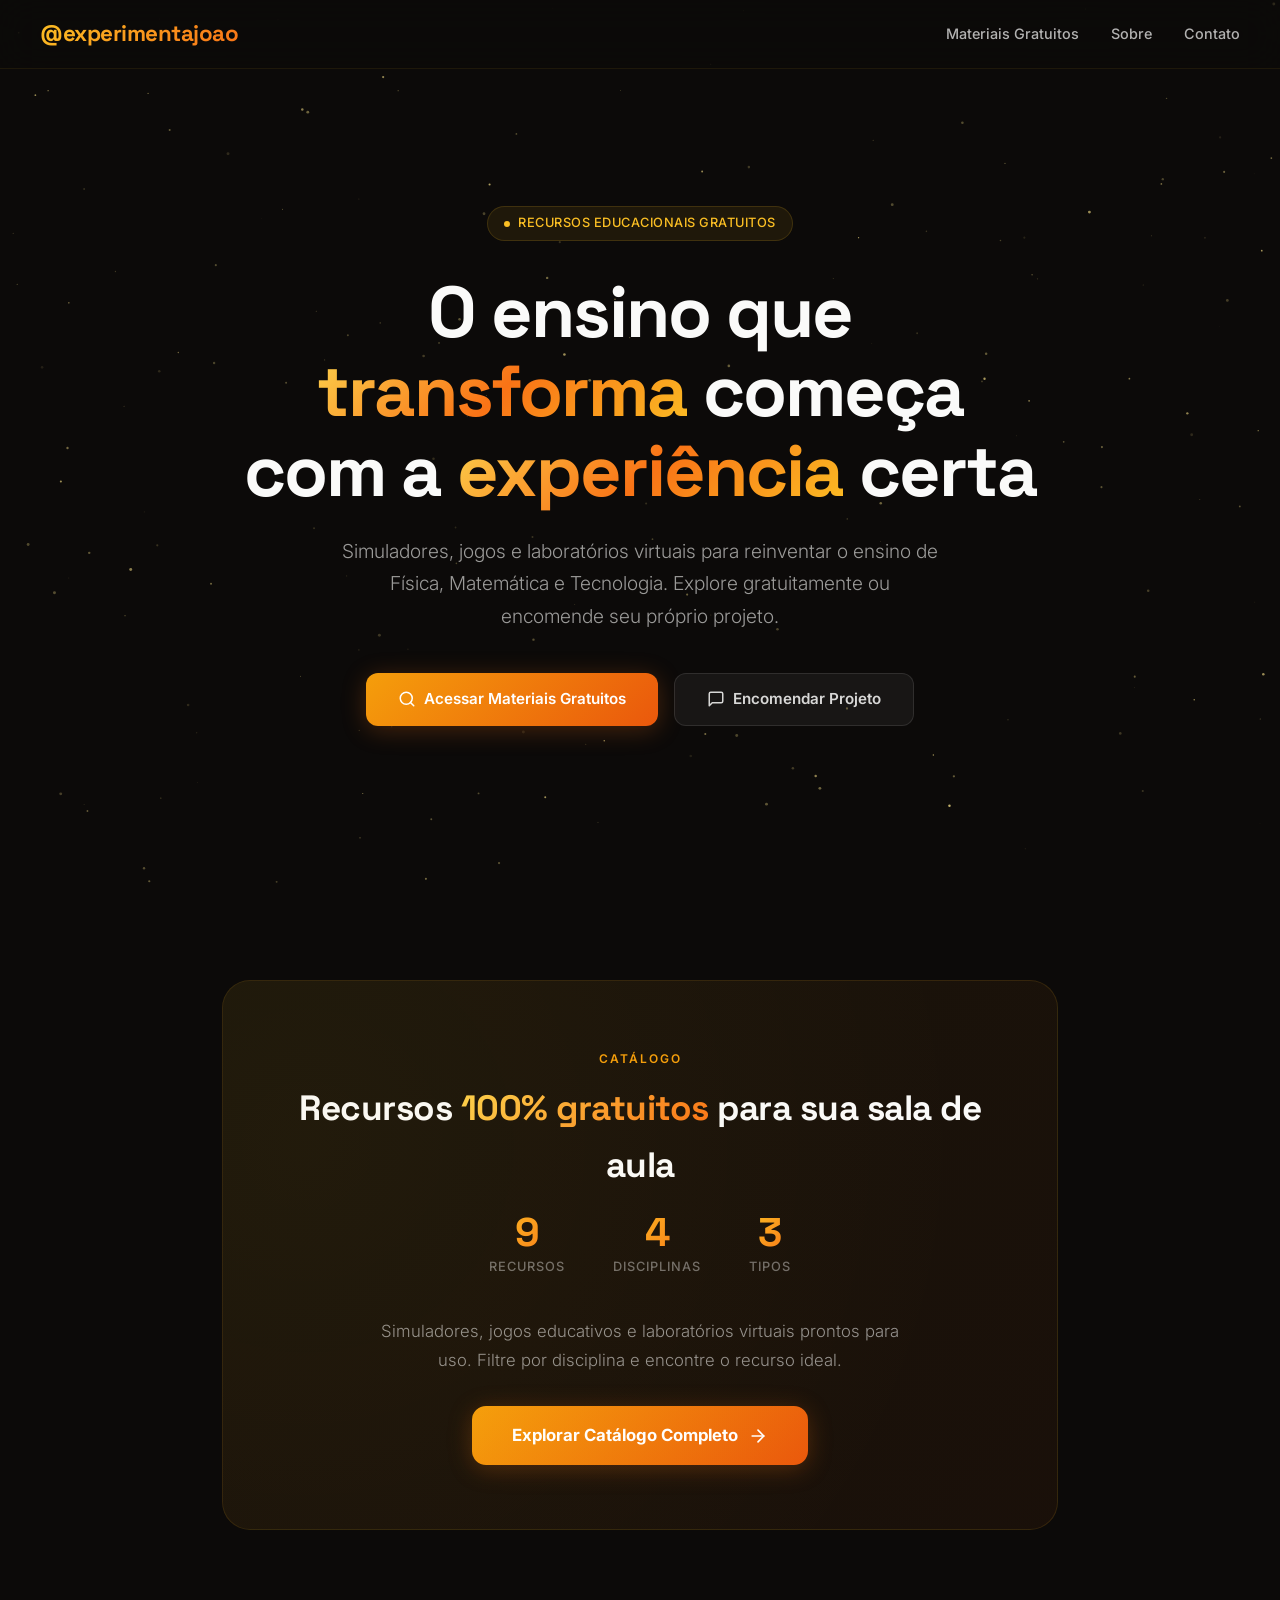
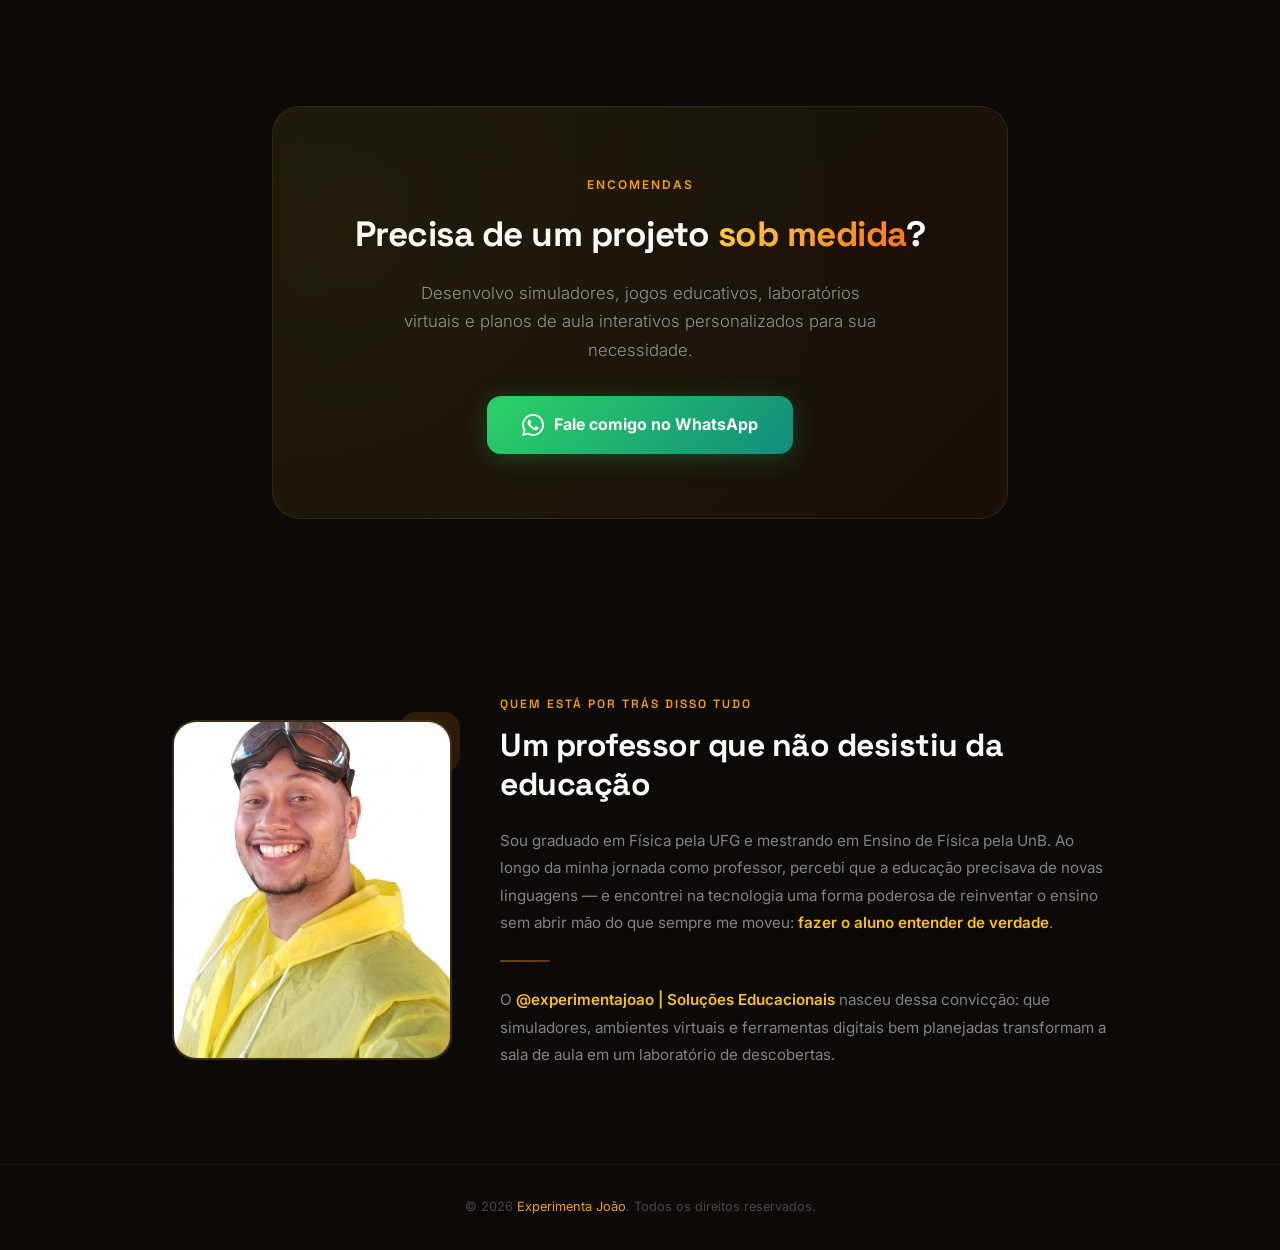
==== index.html @ 46be501e "Criar site com catálogo de materiais em página separada com filtros e pesquisa - Página principal (i" ====
<!DOCTYPE html>
<html lang="pt-BR">
<head>
  <meta charset="UTF-8">
  <meta name="viewport" content="width=device-width, initial-scale=1.0">
  <title>@Experimentajoao | Simuladores & Recursos Didáticos</title>
  <link rel="preconnect" href="https://fonts.googleapis.com">
  <link rel="preconnect" href="https://fonts.gstatic.com" crossorigin>
  <link href="https://fonts.googleapis.com/css2?family=Inter:wght@300;400;500;600;700;800&family=Space+Grotesk:wght@400;500;600;700&display=swap" rel="stylesheet">
  <style>
    *, *::before, *::after {
      margin: 0;
      padding: 0;
      box-sizing: border-box;
    }

    :root {
      --amber-50: #fffbeb;
      --amber-100: #fef3c7;
      --amber-200: #fde68a;
      --amber-300: #fcd34d;
      --amber-400: #fbbf24;
      --amber-500: #f59e0b;
      --amber-600: #d97706;
      --amber-700: #b45309;
      --orange-500: #f97316;
      --orange-600: #ea580c;
      --dark-900: #0c0a09;
      --dark-800: #1c1917;
      --dark-700: #292524;
      --dark-600: #3f3a36;
    }

    html {
      scroll-behavior: smooth;
    }

    body {
      font-family: 'Inter', sans-serif;
      background: var(--dark-900);
      color: #fafaf9;
      overflow-x: hidden;
      line-height: 1.6;
    }

    /* ===== STARFIELD CANVAS ===== */
    #starfield {
      position: fixed;
      top: 0;
      left: 0;
      width: 100%;
      height: 100%;
      z-index: 0;
      pointer-events: none;
    }

    /* ===== NAVIGATION ===== */
    nav {
      position: fixed;
      top: 0;
      left: 0;
      width: 100%;
      z-index: 100;
      padding: 1rem 2rem;
      background: rgba(12, 10, 9, 0.6);
      backdrop-filter: blur(20px);
      -webkit-backdrop-filter: blur(20px);
      border-bottom: 1px solid rgba(251, 191, 36, 0.08);
      transition: all 0.3s ease;
    }

    nav.scrolled {
      background: rgba(12, 10, 9, 0.9);
      border-bottom: 1px solid rgba(251, 191, 36, 0.15);
    }

    .nav-inner {
      max-width: 1200px;
      margin: 0 auto;
      display: flex;
      justify-content: space-between;
      align-items: center;
    }

    .logo {
      font-family: 'Space Grotesk', sans-serif;
      font-weight: 700;
      font-size: 1.4rem;
      background: linear-gradient(135deg, var(--amber-400), var(--orange-500));
      -webkit-background-clip: text;
      -webkit-text-fill-color: transparent;
      background-clip: text;
      letter-spacing: -0.5px;
    }

    .nav-links {
      display: flex;
      gap: 2rem;
      list-style: none;
    }

    .nav-links a {
      color: rgba(250, 250, 249, 0.7);
      text-decoration: none;
      font-size: 0.9rem;
      font-weight: 500;
      transition: color 0.3s ease;
      position: relative;
    }

    .nav-links a::after {
      content: '';
      position: absolute;
      bottom: -4px;
      left: 0;
      width: 0;
      height: 2px;
      background: linear-gradient(90deg, var(--amber-400), var(--orange-500));
      border-radius: 1px;
      transition: width 0.3s ease;
    }

    .nav-links a:hover {
      color: var(--amber-400);
    }

    .nav-links a:hover::after {
      width: 100%;
    }

    /* ===== HERO SECTION ===== */
    .hero {
      position: relative;
      z-index: 1;
      min-height: 100vh;
      display: flex;
      flex-direction: column;
      align-items: center;
      justify-content: center;
      text-align: center;
      padding: 6rem 2rem 4rem;
    }

    .hero-badge {
      display: inline-flex;
      align-items: center;
      gap: 0.5rem;
      padding: 0.4rem 1rem;
      background: rgba(251, 191, 36, 0.08);
      border: 1px solid rgba(251, 191, 36, 0.15);
      border-radius: 100px;
      font-size: 0.8rem;
      font-weight: 500;
      color: var(--amber-400);
      margin-bottom: 2rem;
      letter-spacing: 0.5px;
      text-transform: uppercase;
    }

    .hero-badge .dot {
      width: 6px;
      height: 6px;
      background: var(--amber-400);
      border-radius: 50%;
      animation: pulse-dot 2s ease-in-out infinite;
    }

    @keyframes pulse-dot {
      0%, 100% { opacity: 1; transform: scale(1); }
      50% { opacity: 0.5; transform: scale(0.8); }
    }

    .hero h1 {
      font-family: 'Space Grotesk', sans-serif;
      font-size: clamp(2.5rem, 6vw, 4.5rem);
      font-weight: 800;
      line-height: 1.1;
      margin-bottom: 1.5rem;
      letter-spacing: -2px;
    }

    .hero h1 .gradient-text {
      background: linear-gradient(135deg, var(--amber-300), var(--orange-500), var(--amber-400));
      -webkit-background-clip: text;
      -webkit-text-fill-color: transparent;
      background-clip: text;
    }

    .hero p {
      font-size: clamp(1rem, 2vw, 1.2rem);
      color: rgba(250, 250, 249, 0.6);
      max-width: 600px;
      margin-bottom: 2.5rem;
      font-weight: 300;
      line-height: 1.7;
    }

    .hero-buttons {
      display: flex;
      gap: 1rem;
      flex-wrap: wrap;
      justify-content: center;
    }

    .btn-primary {
      display: inline-flex;
      align-items: center;
      gap: 0.5rem;
      padding: 0.85rem 2rem;
      background: linear-gradient(135deg, var(--amber-500), var(--orange-600));
      color: #fff;
      font-weight: 600;
      font-size: 0.95rem;
      border: none;
      border-radius: 12px;
      text-decoration: none;
      cursor: pointer;
      transition: all 0.3s ease;
      box-shadow: 0 4px 24px rgba(249, 115, 22, 0.25);
    }

    .btn-primary:hover {
      transform: translateY(-2px);
      box-shadow: 0 8px 32px rgba(249, 115, 22, 0.35);
    }

    .btn-secondary {
      display: inline-flex;
      align-items: center;
      gap: 0.5rem;
      padding: 0.85rem 2rem;
      background: rgba(250, 250, 249, 0.05);
      color: rgba(250, 250, 249, 0.85);
      font-weight: 600;
      font-size: 0.95rem;
      border: 1px solid rgba(250, 250, 249, 0.1);
      border-radius: 12px;
      text-decoration: none;
      cursor: pointer;
      transition: all 0.3s ease;
    }

    .btn-secondary:hover {
      background: rgba(250, 250, 249, 0.1);
      border-color: rgba(251, 191, 36, 0.3);
      transform: translateY(-2px);
    }

    /* ===== SECTION COMMON ===== */
    section {
      position: relative;
      z-index: 1;
    }

    .section-header {
      text-align: center;
      margin-bottom: 3.5rem;
    }

    .section-label {
      display: inline-block;
      font-size: 0.75rem;
      font-weight: 600;
      text-transform: uppercase;
      letter-spacing: 2px;
      color: var(--amber-500);
      margin-bottom: 0.75rem;
    }

    .section-title {
      font-family: 'Space Grotesk', sans-serif;
      font-size: clamp(1.8rem, 4vw, 2.8rem);
      font-weight: 700;
      letter-spacing: -1px;
      margin-bottom: 1rem;
    }

    .section-subtitle {
      color: rgba(250, 250, 249, 0.5);
      font-size: 1.05rem;
      max-width: 550px;
      margin: 0 auto;
      font-weight: 300;
    }

    /* ===== CATALOG CTA ===== */
    .catalog-cta {
      padding: 5rem 2rem 6rem;
      max-width: 900px;
      margin: 0 auto;
      text-align: center;
    }

    .catalog-cta-box {
      position: relative;
      background: linear-gradient(135deg, rgba(251, 191, 36, 0.06), rgba(249, 115, 22, 0.06));
      border: 1px solid rgba(251, 191, 36, 0.12);
      border-radius: 28px;
      padding: 4rem 3rem;
      overflow: hidden;
    }

    .catalog-cta-box::before {
      content: '';
      position: absolute;
      top: -50%;
      left: -50%;
      width: 200%;
      height: 200%;
      background: radial-gradient(circle at 30% 40%, rgba(251, 191, 36, 0.04), transparent 50%);
      pointer-events: none;
    }

    .catalog-cta-box h2 {
      font-family: 'Space Grotesk', sans-serif;
      font-size: clamp(1.6rem, 3.5vw, 2.2rem);
      font-weight: 700;
      margin-bottom: 1rem;
      letter-spacing: -0.5px;
    }

    .catalog-cta-box p {
      color: rgba(250, 250, 249, 0.55);
      font-size: 1.05rem;
      margin-bottom: 2rem;
      max-width: 520px;
      margin-left: auto;
      margin-right: auto;
      font-weight: 300;
      line-height: 1.7;
    }

    .catalog-stats {
      display: flex;
      justify-content: center;
      gap: 3rem;
      margin-bottom: 2.5rem;
      flex-wrap: wrap;
    }

    .catalog-stat {
      text-align: center;
    }

    .catalog-stat .number {
      font-family: 'Space Grotesk', sans-serif;
      font-size: 2.5rem;
      font-weight: 700;
      background: linear-gradient(135deg, var(--amber-400), var(--orange-500));
      -webkit-background-clip: text;
      -webkit-text-fill-color: transparent;
      background-clip: text;
      line-height: 1.2;
    }

    .catalog-stat .label {
      font-size: 0.8rem;
      color: rgba(250, 250, 249, 0.4);
      text-transform: uppercase;
      letter-spacing: 1px;
      font-weight: 500;
    }

    .btn-catalog {
      display: inline-flex;
      align-items: center;
      gap: 0.65rem;
      padding: 1rem 2.5rem;
      background: linear-gradient(135deg, var(--amber-500), var(--orange-600));
      color: #fff;
      font-weight: 700;
      font-size: 1.05rem;
      border: none;
      border-radius: 14px;
      text-decoration: none;
      cursor: pointer;
      transition: all 0.3s ease;
      box-shadow: 0 4px 24px rgba(249, 115, 22, 0.25);
    }

    .btn-catalog:hover {
      transform: translateY(-2px);
      box-shadow: 0 8px 32px rgba(249, 115, 22, 0.35);
    }

    .btn-catalog svg {
      width: 20px;
      height: 20px;
      transition: transform 0.3s ease;
    }

    .btn-catalog:hover svg {
      transform: translateX(3px);
    }

    /* ===== CTA / CONTACT ===== */
    .cta {
      padding: 5rem 2rem 6rem;
      max-width: 800px;
      margin: 0 auto;
      text-align: center;
    }

    .cta-box {
      position: relative;
      background: linear-gradient(135deg, rgba(251, 191, 36, 0.06), rgba(249, 115, 22, 0.06));
      border: 1px solid rgba(251, 191, 36, 0.12);
      border-radius: 28px;
      padding: 4rem 3rem;
      overflow: hidden;
    }

    .cta-box::before {
      content: '';
      position: absolute;
      top: -50%;
      left: -50%;
      width: 200%;
      height: 200%;
      background: radial-gradient(circle at 30% 40%, rgba(251, 191, 36, 0.04), transparent 50%);
      pointer-events: none;
    }

    .cta-box h2 {
      font-family: 'Space Grotesk', sans-serif;
      font-size: clamp(1.6rem, 3.5vw, 2.2rem);
      font-weight: 700;
      margin-bottom: 1rem;
      letter-spacing: -0.5px;
    }

    .cta-box p {
      color: rgba(250, 250, 249, 0.55);
      font-size: 1.05rem;
      margin-bottom: 2rem;
      max-width: 480px;
      margin-left: auto;
      margin-right: auto;
      font-weight: 300;
      line-height: 1.7;
    }

    .whatsapp-btn {
      display: inline-flex;
      align-items: center;
      gap: 0.65rem;
      padding: 1rem 2.2rem;
      background: linear-gradient(135deg, #25d366, #128c7e);
      color: #fff;
      font-weight: 700;
      font-size: 1rem;
      border: none;
      border-radius: 14px;
      text-decoration: none;
      cursor: pointer;
      transition: all 0.3s ease;
      box-shadow: 0 4px 24px rgba(37, 211, 102, 0.25);
    }

    .whatsapp-btn:hover {
      transform: translateY(-2px);
      box-shadow: 0 8px 32px rgba(37, 211, 102, 0.35);
    }

    .whatsapp-btn svg {
      width: 22px;
      height: 22px;
    }

    /* ===== ABOUT SECTION ===== */
    .about {
      padding: 5rem 2rem 5rem;
      max-width: 1000px;
      margin: 0 auto;
    }

    .about-content {
      display: grid;
      grid-template-columns: 280px 1fr;
      gap: 3rem;
      align-items: center;
    }

    .about-photo {
      position: relative;
    }

    .about-photo-frame {
      width: 280px;
      height: 340px;
      border-radius: 24px;
      overflow: hidden;
      border: 2px solid rgba(251, 191, 36, 0.15);
      background: rgba(28, 25, 23, 0.6);
      position: relative;
    }

    .about-photo-frame img {
      width: 100%;
      height: 100%;
      object-fit: cover;
      display: block;
    }

    .about-photo-accent {
      position: absolute;
      top: -8px;
      right: -8px;
      width: 60px;
      height: 60px;
      border-radius: 16px;
      background: linear-gradient(135deg, var(--amber-500), var(--orange-600));
      opacity: 0.15;
      z-index: -1;
    }

    .about-text h2 {
      font-family: 'Space Grotesk', sans-serif;
      font-size: 0.75rem;
      font-weight: 600;
      text-transform: uppercase;
      letter-spacing: 2px;
      color: var(--amber-500);
      margin-bottom: 0.75rem;
    }

    .about-text h3 {
      font-family: 'Space Grotesk', sans-serif;
      font-size: clamp(1.5rem, 3vw, 2rem);
      font-weight: 700;
      letter-spacing: -0.5px;
      margin-bottom: 1.5rem;
      line-height: 1.2;
    }

    .about-text p {
      color: rgba(250, 250, 249, 0.5);
      font-size: 0.95rem;
      line-height: 1.8;
      margin-bottom: 1rem;
    }

    .about-text p strong {
      color: var(--amber-400);
      font-weight: 600;
    }

    .about-divider {
      width: 50px;
      height: 2px;
      background: linear-gradient(90deg, var(--amber-500), var(--orange-500));
      border-radius: 1px;
      margin: 1.5rem 0;
      opacity: 0.4;
    }

    @media (max-width: 768px) {
      .about-content {
        grid-template-columns: 1fr;
        text-align: center;
      }

      .about-photo {
        display: flex;
        justify-content: center;
      }

      .about-photo-frame {
        width: 220px;
        height: 270px;
      }

      .about-divider {
        margin: 1.5rem auto;
      }
    }

    /* ===== FOOTER ===== */
    footer {
      position: relative;
      z-index: 1;
      text-align: center;
      padding: 2rem;
      border-top: 1px solid rgba(250, 250, 249, 0.04);
      color: rgba(250, 250, 249, 0.25);
      font-size: 0.8rem;
    }

    footer span {
      color: var(--amber-500);
    }

    /* ===== DIVIDER ===== */
    .divider {
      width: 60px;
      height: 3px;
      background: linear-gradient(90deg, var(--amber-500), var(--orange-500));
      border-radius: 2px;
      margin: 0 auto 3rem;
      opacity: 0.5;
    }

    /* ===== SCROLL ANIMATIONS ===== */
    .fade-up {
      opacity: 0;
      transform: translateY(30px);
      transition: opacity 0.7s ease, transform 0.7s ease;
    }

    .fade-up.visible {
      opacity: 1;
      transform: translateY(0);
    }

    /* ===== RESPONSIVE ===== */
    @media (max-width: 768px) {
      .nav-links {
        display: none;
      }

      .cta-box {
        padding: 3rem 1.5rem;
      }

      .catalog-cta-box {
        padding: 3rem 1.5rem;
      }

      .hero {
        padding: 5rem 1.5rem 3rem;
      }

      .catalog-stats {
        gap: 2rem;
      }
    }

    @media (max-width: 480px) {
      .hero-buttons {
        flex-direction: column;
        width: 100%;
        padding: 0 1rem;
      }

      .btn-primary, .btn-secondary {
        width: 100%;
        justify-content: center;
      }
    }
  </style>
</head>
<body>

  <!-- Starfield Background -->
  <canvas id="starfield"></canvas>

  <!-- Navigation -->
  <nav>
    <div class="nav-inner">
      <div class="logo">@experimentajoao</div>
      <ul class="nav-links">
        <li><a href="catalogo.html">Materiais Gratuitos</a></li>
        <li><a href="#sobre">Sobre</a></li>
        <li><a href="#contato">Contato</a></li>
      </ul>
    </div>
  </nav>

  <!-- Hero Section -->
  <section class="hero">
    <div class="hero-badge">
      <span class="dot"></span>
      Recursos educacionais gratuitos
    </div>
    <h1>
      O ensino que<br>
      <span class="gradient-text">transforma</span> começa<br>
      com a <span class="gradient-text">experiência</span> certa
    </h1>
    <p>
      Simuladores, jogos e laboratórios virtuais para reinventar o ensino de Física, Matemática e Tecnologia.
      Explore gratuitamente ou encomende seu próprio projeto.
    </p>
    <div class="hero-buttons">
      <a href="catalogo.html" class="btn-primary">
        <svg width="18" height="18" fill="none" stroke="currentColor" stroke-width="2" stroke-linecap="round" stroke-linejoin="round" viewBox="0 0 24 24"><circle cx="11" cy="11" r="8"/><line x1="21" y1="21" x2="16.65" y2="16.65"/></svg>
        Acessar Materiais Gratuitos
      </a>
      <a href="#contato" class="btn-secondary">
        <svg width="18" height="18" fill="none" stroke="currentColor" stroke-width="2" stroke-linecap="round" stroke-linejoin="round" viewBox="0 0 24 24"><path d="M21 15a2 2 0 0 1-2 2H7l-4 4V5a2 2 0 0 1 2-2h14a2 2 0 0 1 2 2z"/></svg>
        Encomendar Projeto
      </a>
    </div>
  </section>

  <!-- Catalog CTA Section -->
  <section class="catalog-cta" id="catalogo">
    <div class="catalog-cta-box fade-up">
      <span class="section-label">Catálogo</span>
      <h2>Recursos <span class="gradient-text" style="background: linear-gradient(135deg, var(--amber-300), var(--orange-500)); -webkit-background-clip: text; -webkit-text-fill-color: transparent; background-clip: text;">100% gratuitos</span> para sua sala de aula</h2>
      <div class="catalog-stats">
        <div class="catalog-stat">
          <div class="number">9</div>
          <div class="label">Recursos</div>
        </div>
        <div class="catalog-stat">
          <div class="number">4</div>
          <div class="label">Disciplinas</div>
        </div>
        <div class="catalog-stat">
          <div class="number">3</div>
          <div class="label">Tipos</div>
        </div>
      </div>
      <p>
        Simuladores, jogos educativos e laboratórios virtuais prontos para uso. Filtre por disciplina e encontre o recurso ideal.
      </p>
      <a href="catalogo.html" class="btn-catalog">
        Explorar Catálogo Completo
        <svg viewBox="0 0 24 24" fill="none" stroke="currentColor" stroke-width="2" stroke-linecap="round" stroke-linejoin="round"><line x1="5" y1="12" x2="19" y2="12"/><polyline points="12 5 19 12 12 19"/></svg>
      </a>
    </div>
  </section>

  <!-- CTA Section -->
  <section class="cta" id="contato">
    <div class="cta-box fade-up">
      <span class="section-label">Encomendas</span>
      <h2>Precisa de um projeto <span class="gradient-text" style="background: linear-gradient(135deg, var(--amber-300), var(--orange-500)); -webkit-background-clip: text; -webkit-text-fill-color: transparent; background-clip: text;">sob medida</span>?</h2>
      <p>
        Desenvolvo simuladores, jogos educativos, laboratórios virtuais e planos de aula interativos personalizados para sua necessidade.
      </p>
      <a href="https://wa.me/5561996163965?text=Ol%C3%A1!%20Tenho%20interesse%20em%20encomendar%20um%20projeto%20educacional." target="_blank" rel="noopener" class="whatsapp-btn">
        <svg viewBox="0 0 24 24" fill="currentColor"><path d="M17.472 14.382c-.297-.149-1.758-.867-2.03-.967-.273-.099-.471-.148-.67.15-.197.297-.767.966-.94 1.164-.173.199-.347.223-.644.075-.297-.15-1.255-.463-2.39-1.475-.883-.788-1.48-1.761-1.653-2.059-.173-.297-.018-.458.13-.606.134-.133.298-.347.446-.52.149-.174.198-.298.298-.497.099-.198.05-.371-.025-.52-.075-.149-.669-1.612-.916-2.207-.242-.579-.487-.5-.669-.51-.173-.008-.371-.01-.57-.01-.198 0-.52.074-.792.372-.272.297-1.04 1.016-1.04 2.479 0 1.462 1.065 2.875 1.213 3.074.149.198 2.096 3.2 5.077 4.487.709.306 1.262.489 1.694.625.712.227 1.36.195 1.871.118.571-.085 1.758-.719 2.006-1.413.248-.694.248-1.289.173-1.413-.074-.124-.272-.198-.57-.347m-5.421 7.403h-.004a9.87 9.87 0 01-5.031-1.378l-.361-.214-3.741.982.998-3.648-.235-.374a9.86 9.86 0 01-1.51-5.26c.001-5.45 4.436-9.884 9.888-9.884 2.64 0 5.122 1.03 6.988 2.898a9.825 9.825 0 012.893 6.994c-.003 5.45-4.437 9.884-9.885 9.884m8.413-18.297A11.815 11.815 0 0012.05 0C5.495 0 .16 5.335.157 11.892c0 2.096.547 4.142 1.588 5.945L.057 24l6.305-1.654a11.882 11.882 0 005.683 1.448h.005c6.554 0 11.89-5.335 11.893-11.893a11.821 11.821 0 00-3.48-8.413z"/></svg>
        Fale comigo no WhatsApp
      </a>
    </div>
  </section>

  <!-- About Section -->
  <section class="about" id="sobre">
    <div class="about-content fade-up">
      <div class="about-photo">
        <div class="about-photo-frame">
          <img src="IMG_3999.jpeg" alt="João - Professor e Desenvolvedor">
        </div>
        <div class="about-photo-accent"></div>
      </div>
      <div class="about-text">
        <h2>Quem está por trás disso tudo</h2>
        <h3>Um professor que não desistiu da educação</h3>
        <p>
          Sou graduado em Física pela UFG e mestrando em Ensino de Física pela UnB. Ao longo da minha jornada como professor, percebi que a educação precisava de novas linguagens — e encontrei na tecnologia uma forma poderosa de reinventar o ensino sem abrir mão do que sempre me moveu: <strong>fazer o aluno entender de verdade</strong>.
        </p>
        <div class="about-divider"></div>
        <p>
          O <strong>@experimentajoao | Soluções Educacionais</strong> nasceu dessa convicção: que simuladores, ambientes virtuais e ferramentas digitais bem planejadas transformam a sala de aula em um laboratório de descobertas.
        </p>
      </div>
    </div>
  </section>

  <!-- Footer -->
  <footer>
    <p>&copy; 2026 <span>Experimenta João</span>. Todos os direitos reservados.</p>
  </footer>

  <!-- Scripts -->
  <script>
    // ===== STARFIELD + COMETS =====
    (function() {
      const canvas = document.getElementById('starfield');
      const ctx = canvas.getContext('2d');
      let W, H;

      function resize() {
        W = canvas.width = window.innerWidth;
        H = canvas.height = window.innerHeight;
      }
      resize();
      window.addEventListener('resize', resize);

      const STAR_COUNT = 180;
      const stars = [];
      for (let i = 0; i < STAR_COUNT; i++) {
        stars.push({
          x: Math.random() * W,
          y: Math.random() * H,
          r: Math.random() * 1.2 + 0.3,
          alpha: Math.random() * 0.6 + 0.2,
          twinkleSpeed: Math.random() * 0.02 + 0.005,
          twinkleOffset: Math.random() * Math.PI * 2
        });
      }

      const comets = [];
      function spawnComet() {
        const fromLeft = Math.random() > 0.5;
        comets.push({
          x: fromLeft ? -20 : W + 20,
          y: Math.random() * H * 0.6,
          vx: (fromLeft ? 1 : -1) * (Math.random() * 3 + 2),
          vy: Math.random() * 1.5 + 0.5,
          length: Math.random() * 60 + 40,
          alpha: Math.random() * 0.4 + 0.3,
          life: 1
        });
      }

      function scheduleComet() {
        const delay = Math.random() * 6000 + 3000;
        setTimeout(function() {
          spawnComet();
          scheduleComet();
        }, delay);
      }
      scheduleComet();

      let time = 0;
      function draw() {
        ctx.clearRect(0, 0, W, H);
        time += 0.016;

        for (let i = 0; i < stars.length; i++) {
          const s = stars[i];
          const twinkle = Math.sin(time * s.twinkleSpeed * 60 + s.twinkleOffset) * 0.3 + 0.7;
          const a = s.alpha * twinkle;
          ctx.beginPath();
          ctx.arc(s.x, s.y, s.r, 0, Math.PI * 2);
          ctx.fillStyle = 'rgba(253, 230, 138, ' + a + ')';
          ctx.fill();
        }

        for (let i = comets.length - 1; i >= 0; i--) {
          const c = comets[i];
          c.x += c.vx;
          c.y += c.vy;
          c.life -= 0.003;

          if (c.life <= 0 || c.x > W + 100 || c.x < -100 || c.y > H + 100) {
            comets.splice(i, 1);
            continue;
          }

          const angle = Math.atan2(c.vy, c.vx);
          const tailX = c.x - Math.cos(angle) * c.length;
          const tailY = c.y - Math.sin(angle) * c.length;

          const grad = ctx.createLinearGradient(c.x, c.y, tailX, tailY);
          grad.addColorStop(0, 'rgba(253, 230, 138, ' + (c.alpha * c.life) + ')');
          grad.addColorStop(0.3, 'rgba(251, 191, 36, ' + (c.alpha * c.life * 0.5) + ')');
          grad.addColorStop(1, 'rgba(251, 191, 36, 0)');

          ctx.beginPath();
          ctx.moveTo(c.x, c.y);
          ctx.lineTo(tailX, tailY);
          ctx.strokeStyle = grad;
          ctx.lineWidth = 1.5;
          ctx.stroke();

          ctx.beginPath();
          ctx.arc(c.x, c.y, 2, 0, Math.PI * 2);
          ctx.fillStyle = 'rgba(255, 251, 235, ' + (c.alpha * c.life) + ')';
          ctx.fill();
        }

        requestAnimationFrame(draw);
      }
      draw();

      window.addEventListener('resize', function() {
        for (let i = 0; i < stars.length; i++) {
          stars[i].x = Math.random() * W;
          stars[i].y = Math.random() * H;
        }
      });
    })();

    // ===== SCROLL ANIMATIONS =====
    const observer = new IntersectionObserver(function(entries) {
      entries.forEach(function(entry) {
        if (entry.isIntersecting) {
          entry.target.classList.add('visible');
        }
      });
    }, { threshold: 0.1 });

    document.querySelectorAll('.fade-up').forEach(function(el) {
      observer.observe(el);
    });

    // ===== NAV SCROLL EFFECT =====
    window.addEventListener('scroll', function() {
      const nav = document.querySelector('nav');
      if (window.scrollY > 50) {
        nav.classList.add('scrolled');
      } else {
        nav.classList.remove('scrolled');
      }
    });
  </script>

</body>
</html>
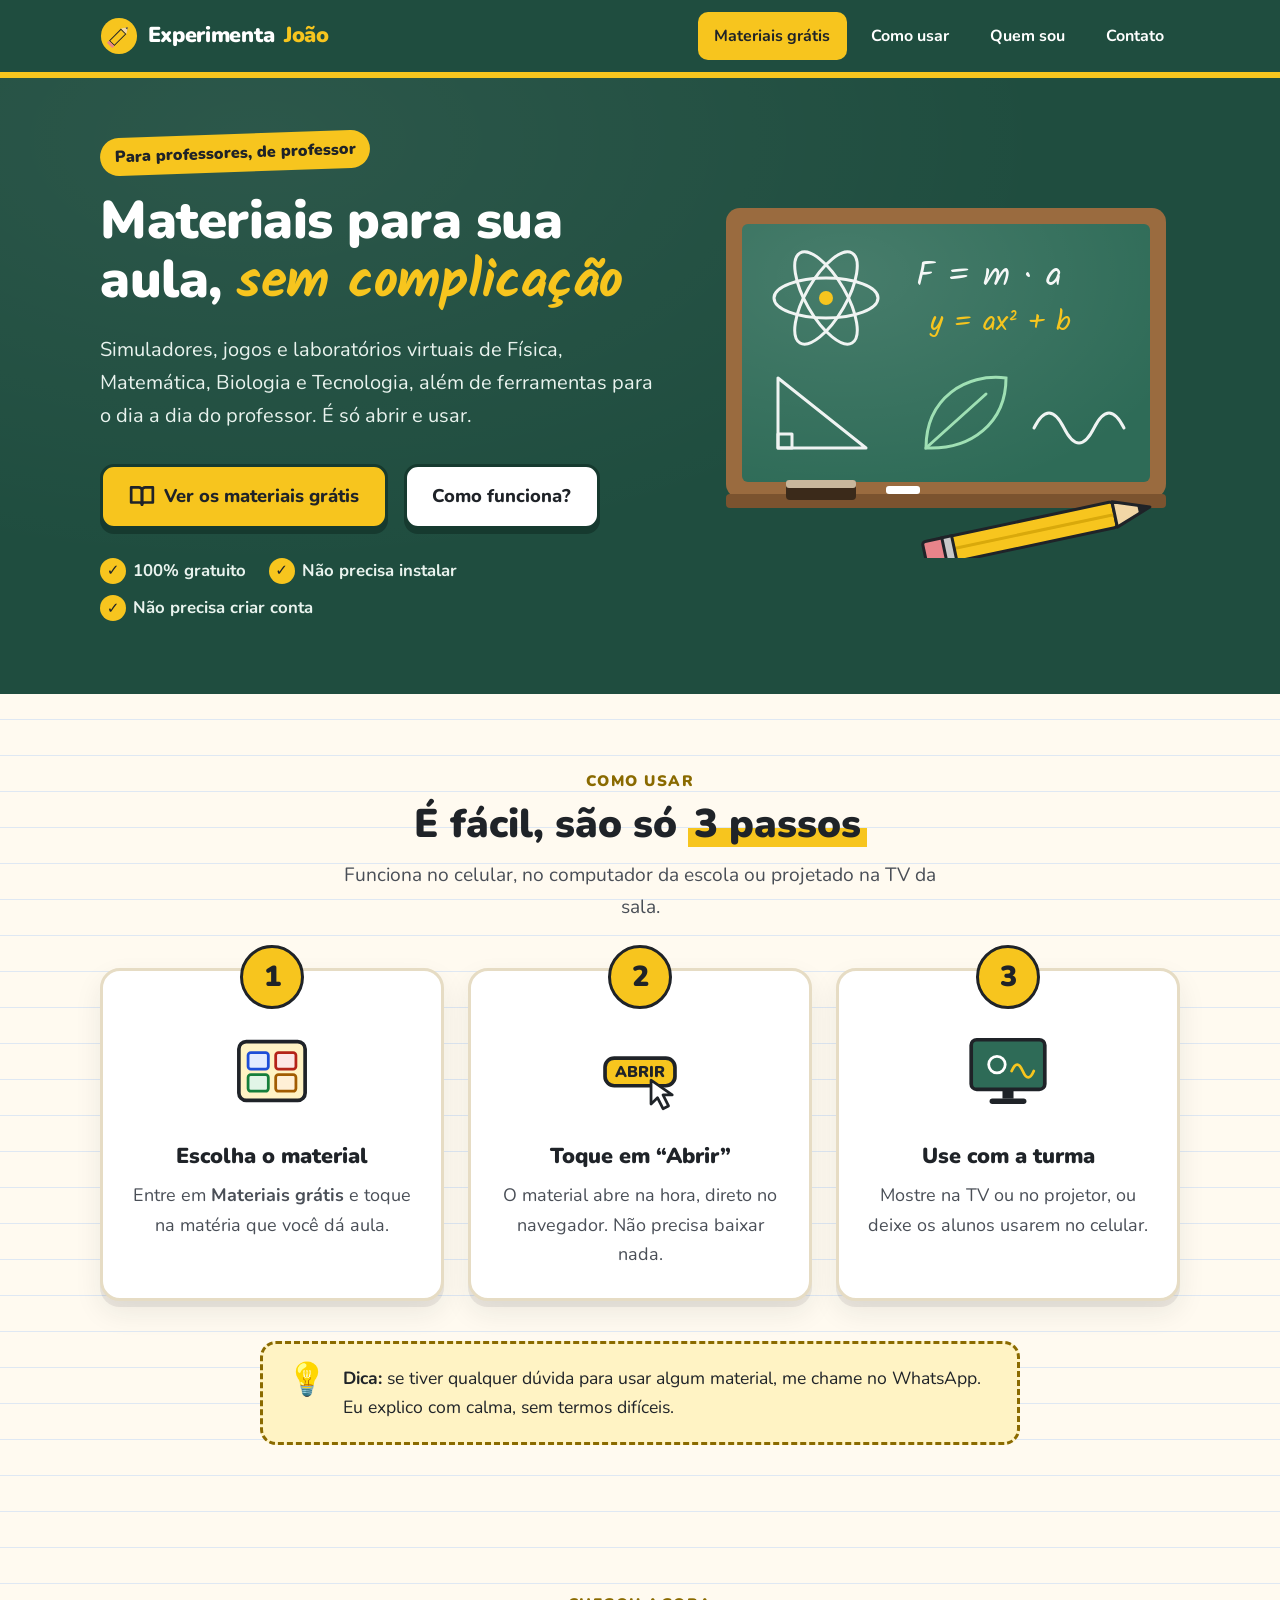
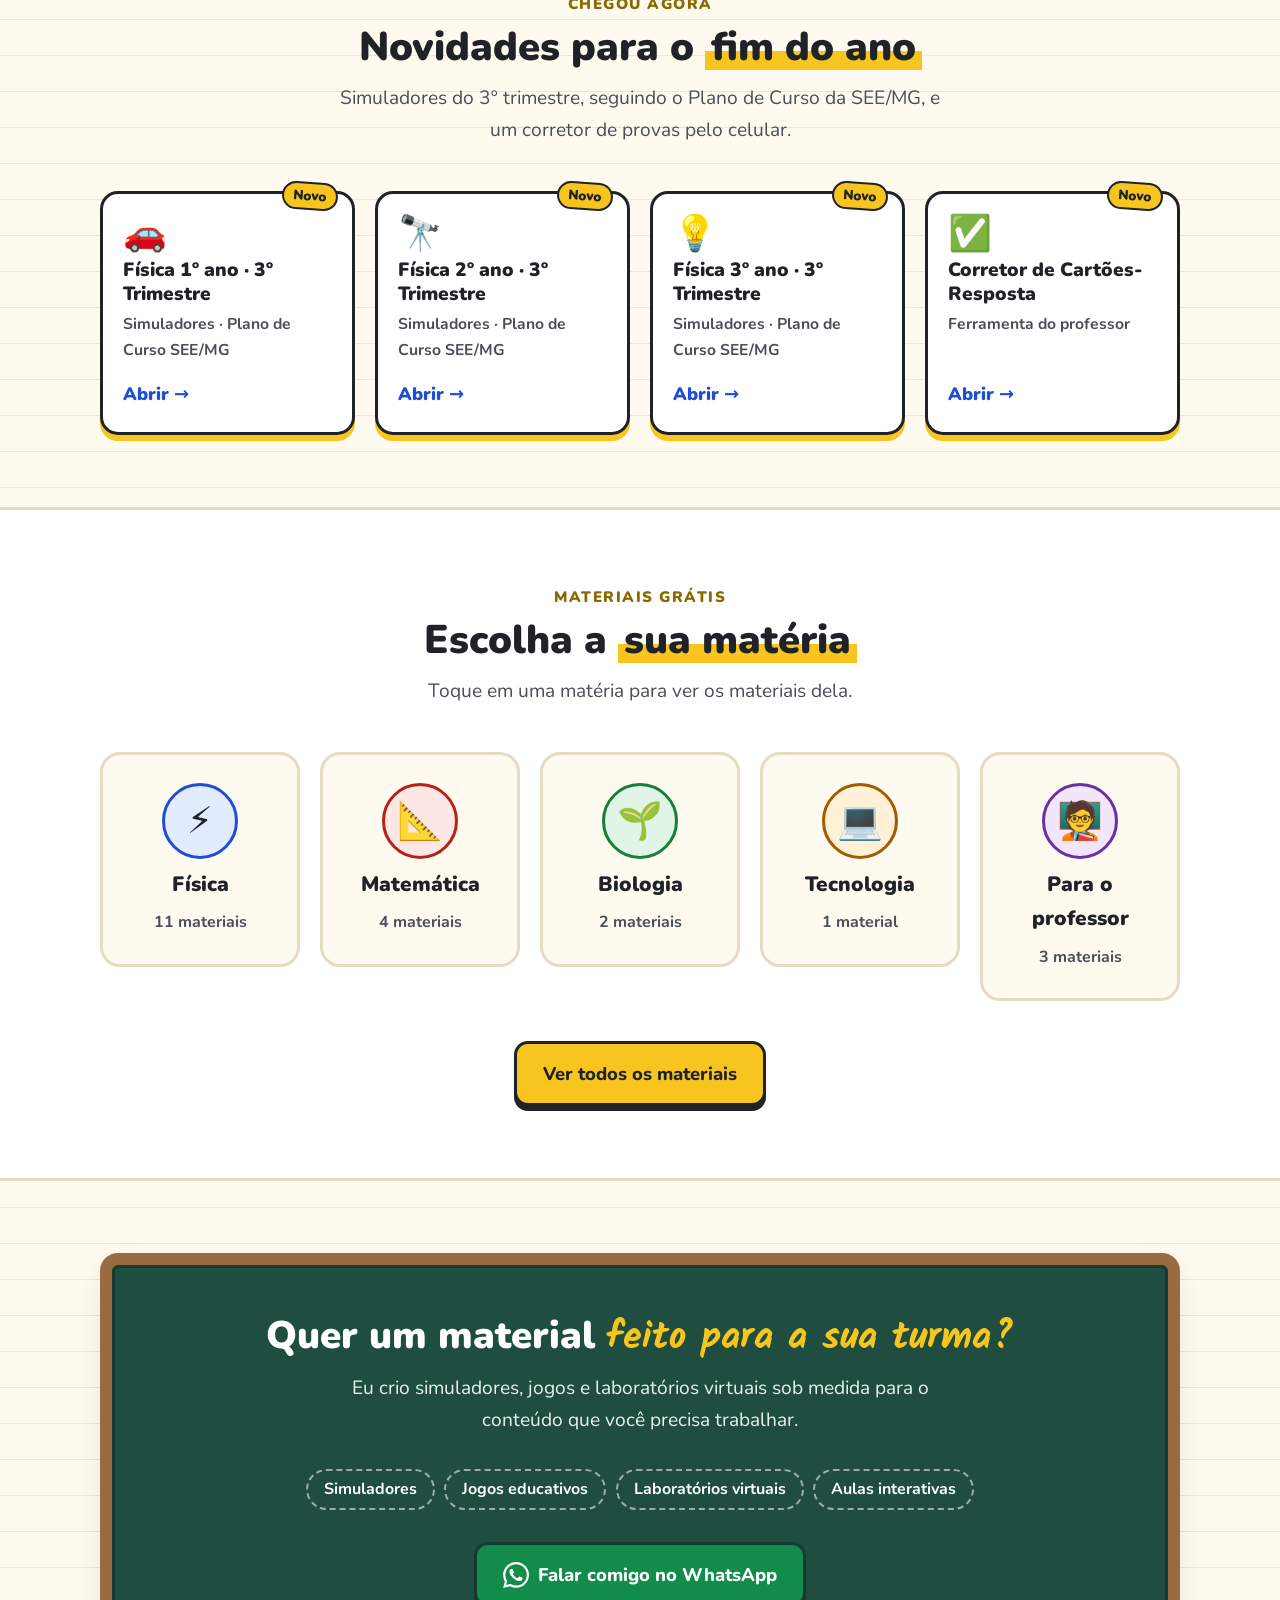
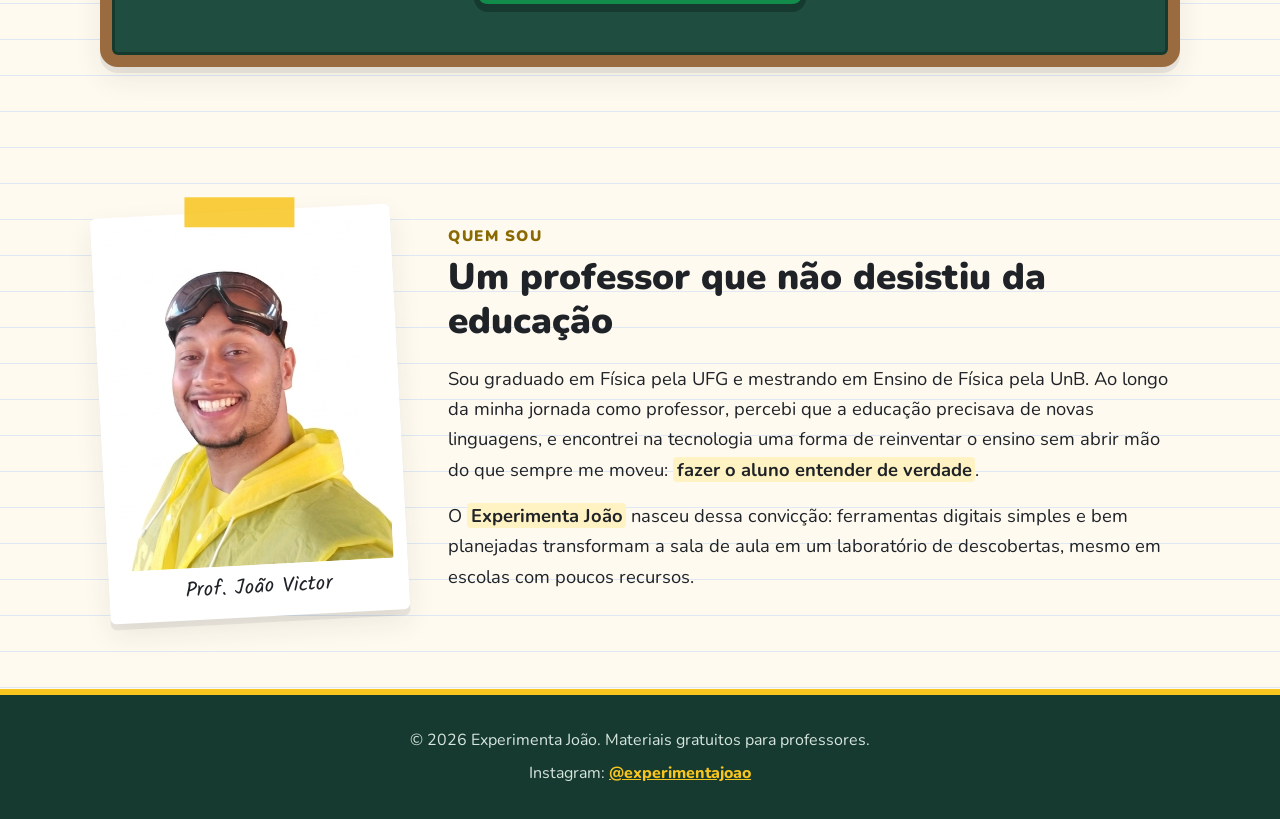
==== commit 2e842781: "Novo visual escolar e acessível, catálogo atualizado - Visual com cores de escola (quadro verde, pap" ====
--- a/index.html
+++ b/index.html
@@ -3,902 +3,631 @@
 <head>
   <meta charset="UTF-8">
   <meta name="viewport" content="width=device-width, initial-scale=1.0">
-  <title>@Experimentajoao | Simuladores & Recursos Didáticos</title>
+  <title>Experimenta João | Materiais gratuitos para professores</title>
+  <meta name="description" content="Simuladores, jogos e laboratórios virtuais gratuitos para usar em sala de aula. Não precisa instalar nada: é só abrir no celular, no computador ou projetar na TV.">
+  <meta name="theme-color" content="#1f4d3f">
   <link rel="preconnect" href="https://fonts.googleapis.com">
   <link rel="preconnect" href="https://fonts.gstatic.com" crossorigin>
-  <link href="https://fonts.googleapis.com/css2?family=Inter:wght@300;400;500;600;700;800&family=Space+Grotesk:wght@400;500;600;700&display=swap" rel="stylesheet">
+  <link href="https://fonts.googleapis.com/css2?family=Nunito:wght@400;600;700;800;900&family=Kalam:wght@700&display=swap" rel="stylesheet">
   <style>
-    *, *::before, *::after {
-      margin: 0;
-      padding: 0;
-      box-sizing: border-box;
-    }
+    *, *::before, *::after { margin: 0; padding: 0; box-sizing: border-box; }
 
     :root {
-      --amber-50: #fffbeb;
-      --amber-100: #fef3c7;
-      --amber-200: #fde68a;
-      --amber-300: #fcd34d;
-      --amber-400: #fbbf24;
-      --amber-500: #f59e0b;
-      --amber-600: #d97706;
-      --amber-700: #b45309;
-      --orange-500: #f97316;
-      --orange-600: #ea580c;
-      --dark-900: #0c0a09;
-      --dark-800: #1c1917;
-      --dark-700: #292524;
-      --dark-600: #3f3a36;
-    }
-
-    html {
-      scroll-behavior: smooth;
+      /* Cores da escola */
+      --quadro: #1f4d3f;          /* verde do quadro-negro */
+      --quadro-escuro: #163a2f;
+      --quadro-claro: #2e6b57;
+      --amarelo: #f7c51e;         /* amarelo lápis, a cor do João */
+      --amarelo-claro: #fff3c4;
+      --amarelo-escuro: #8a6a00;
+      --madeira: #9a6b3f;         /* moldura do quadro */
+      --papel: #fffaf0;           /* papel de caderno */
+      --linha-caderno: #dfe8f3;
+      --margem-caderno: #f2b8b5;
+      --caneta-azul: #1d4ed8;
+      --vermelho-maca: #b42318;
+      --texto: #1f2328;
+      --texto-suave: #4a4f57;
+      --borda: #e6dcc4;
+      --branco: #ffffff;
+      --whats: #128c4a;
+      --whats-escuro: #0d6b38;
+      --sombra: 0 6px 0 rgba(31, 35, 40, 0.08), 0 12px 28px rgba(31, 35, 40, 0.08);
+    }
+
+    html { scroll-behavior: smooth; }
+    @media (prefers-reduced-motion: reduce) {
+      html { scroll-behavior: auto; }
+      * { transition: none !important; animation: none !important; }
     }
 
     body {
-      font-family: 'Inter', sans-serif;
-      background: var(--dark-900);
-      color: #fafaf9;
-      overflow-x: hidden;
-      line-height: 1.6;
-    }
-
-    /* ===== STARFIELD CANVAS ===== */
-    #starfield {
-      position: fixed;
-      top: 0;
-      left: 0;
-      width: 100%;
-      height: 100%;
-      z-index: 0;
-      pointer-events: none;
-    }
-
-    /* ===== NAVIGATION ===== */
-    nav {
-      position: fixed;
-      top: 0;
-      left: 0;
-      width: 100%;
-      z-index: 100;
-      padding: 1rem 2rem;
-      background: rgba(12, 10, 9, 0.6);
-      backdrop-filter: blur(20px);
-      -webkit-backdrop-filter: blur(20px);
-      border-bottom: 1px solid rgba(251, 191, 36, 0.08);
-      transition: all 0.3s ease;
-    }
-
-    nav.scrolled {
-      background: rgba(12, 10, 9, 0.9);
-      border-bottom: 1px solid rgba(251, 191, 36, 0.15);
-    }
-
-    .nav-inner {
-      max-width: 1200px;
-      margin: 0 auto;
-      display: flex;
-      justify-content: space-between;
-      align-items: center;
-    }
-
+      font-family: 'Nunito', system-ui, -apple-system, 'Segoe UI', Roboto, Arial, sans-serif;
+      font-size: 1.125rem;          /* 18px: letra maior, mais fácil de ler */
+      line-height: 1.65;
+      color: var(--texto);
+      background-color: var(--papel);
+      /* linhas de caderno bem suaves */
+      background-image: repeating-linear-gradient(to bottom, transparent 0, transparent 35px, var(--linha-caderno) 35px, var(--linha-caderno) 36px);
+    }
+
+    img { max-width: 100%; display: block; }
+
+    a { color: var(--caneta-azul); }
+
+    :focus-visible {
+      outline: 4px solid var(--caneta-azul);
+      outline-offset: 3px;
+      border-radius: 8px;
+    }
+
+    .pular {
+      position: absolute; left: -9999px; top: 0;
+      background: var(--amarelo); color: var(--texto);
+      padding: 0.75rem 1.25rem; font-weight: 800; z-index: 200;
+    }
+    .pular:focus { left: 1rem; top: 1rem; }
+
+    .container { max-width: 1120px; margin: 0 auto; padding: 0 1.25rem; }
+
+    /* ===== TOPO ===== */
+    header.topo {
+      position: sticky; top: 0; z-index: 100;
+      background: var(--quadro);
+      border-bottom: 6px solid var(--amarelo);
+    }
+    .topo-inner {
+      display: flex; align-items: center; justify-content: space-between;
+      gap: 1rem; min-height: 72px; flex-wrap: wrap; padding-top: 0.5rem; padding-bottom: 0.5rem;
+    }
     .logo {
-      font-family: 'Space Grotesk', sans-serif;
-      font-weight: 700;
-      font-size: 1.4rem;
-      background: linear-gradient(135deg, var(--amber-400), var(--orange-500));
-      -webkit-background-clip: text;
-      -webkit-text-fill-color: transparent;
-      background-clip: text;
-      letter-spacing: -0.5px;
-    }
-
-    .nav-links {
-      display: flex;
-      gap: 2rem;
-      list-style: none;
-    }
-
-    .nav-links a {
-      color: rgba(250, 250, 249, 0.7);
-      text-decoration: none;
-      font-size: 0.9rem;
-      font-weight: 500;
-      transition: color 0.3s ease;
+      display: flex; align-items: center; gap: 0.6rem;
+      color: var(--branco); text-decoration: none;
+      font-weight: 900; font-size: 1.35rem; letter-spacing: -0.3px;
+    }
+    .logo-lapis { width: 38px; height: 38px; flex-shrink: 0; }
+    .logo span { color: var(--amarelo); }
+
+    .menu { display: flex; gap: 0.5rem; list-style: none; flex-wrap: wrap; }
+    .menu a {
+      display: inline-block; color: var(--branco); text-decoration: none;
+      font-weight: 700; font-size: 1rem;
+      padding: 0.55rem 0.9rem; border-radius: 10px;
+      border: 2px solid transparent;
+    }
+    .menu a:hover { border-color: var(--amarelo); color: var(--amarelo); }
+    .menu a.destaque { background: var(--amarelo); color: var(--texto); }
+    .menu a.destaque:hover { background: var(--branco); border-color: var(--branco); color: var(--texto); }
+
+    /* ===== BOTÕES ===== */
+    .btn {
+      display: inline-flex; align-items: center; justify-content: center; gap: 0.6rem;
+      min-height: 60px; padding: 0.9rem 1.6rem;
+      font-family: inherit; font-weight: 800; font-size: 1.15rem;
+      border-radius: 14px; text-decoration: none; cursor: pointer;
+      border: 3px solid var(--texto);
+      box-shadow: 0 5px 0 var(--texto);
+      transition: transform 0.12s ease, box-shadow 0.12s ease;
+    }
+    .btn:hover { transform: translateY(-2px); box-shadow: 0 7px 0 var(--texto); }
+    .btn:active { transform: translateY(4px); box-shadow: 0 1px 0 var(--texto); }
+    .btn svg { width: 26px; height: 26px; flex-shrink: 0; }
+    .btn-amarelo { background: var(--amarelo); color: var(--texto); }
+    .btn-branco { background: var(--branco); color: var(--texto); }
+    .btn-whats { background: var(--whats); color: var(--branco); }
+    .btn-whats:hover { background: var(--whats-escuro); }
+
+    /* ===== ABERTURA (QUADRO) ===== */
+    .abertura {
+      background: var(--quadro);
+      background-image: radial-gradient(ellipse at 20% 10%, rgba(255,255,255,0.06), transparent 55%);
+      color: var(--branco);
+      padding: 3.5rem 0 4.5rem;
+    }
+    .abertura-grid {
+      display: grid; grid-template-columns: 1.1fr 0.9fr; gap: 2.5rem; align-items: center;
+    }
+    .selo {
+      display: inline-block;
+      background: var(--amarelo); color: var(--texto);
+      font-weight: 900; font-size: 1rem;
+      padding: 0.35rem 0.9rem; border-radius: 999px;
+      margin-bottom: 1.25rem; transform: rotate(-2deg);
+    }
+    .abertura h1 {
+      font-size: clamp(2.1rem, 5vw, 3.3rem);
+      line-height: 1.12; font-weight: 900; letter-spacing: -0.5px;
+      margin-bottom: 1.25rem;
+    }
+    .abertura h1 .giz {
+      font-family: 'Kalam', 'Comic Sans MS', cursive;
+      color: var(--amarelo); font-weight: 700;
+      white-space: nowrap;
+    }
+    .abertura p.lead {
+      font-size: 1.25rem; color: #e9f3ee; max-width: 560px; margin-bottom: 2rem;
+    }
+    .abertura-botoes { display: flex; gap: 1rem; flex-wrap: wrap; }
+    .abertura .btn { border-color: var(--quadro-escuro); box-shadow: 0 5px 0 var(--quadro-escuro); }
+    .abertura .btn:hover { box-shadow: 0 7px 0 var(--quadro-escuro); }
+    .garantias {
+      display: flex; flex-wrap: wrap; gap: 0.6rem 1.4rem;
+      margin-top: 1.75rem; list-style: none; font-weight: 700; color: #e9f3ee; font-size: 1.05rem;
+    }
+    .garantias li { display: flex; align-items: center; gap: 0.45rem; }
+    .garantias li::before {
+      content: '✓'; display: inline-flex; align-items: center; justify-content: center;
+      width: 26px; height: 26px; border-radius: 50%;
+      background: var(--amarelo); color: var(--texto); font-weight: 900; font-size: 0.95rem;
+    }
+
+    .desenho-quadro { width: 100%; max-width: 460px; margin: 0 auto; }
+
+    /* ===== SEÇÕES ===== */
+    section.bloco { padding: 4.5rem 0; }
+    .titulo-secao { text-align: center; margin-bottom: 2.75rem; }
+    .titulo-secao .etiqueta {
+      display: inline-block; font-weight: 900; font-size: 0.95rem;
+      text-transform: uppercase; letter-spacing: 1.5px;
+      color: var(--amarelo-escuro); margin-bottom: 0.4rem;
+    }
+    .titulo-secao h2 {
+      font-size: clamp(1.75rem, 4vw, 2.5rem); font-weight: 900; line-height: 1.2;
+    }
+    .titulo-secao h2 .marca {
+      background: linear-gradient(transparent 58%, var(--amarelo) 58%, var(--amarelo) 92%, transparent 92%);
+      padding: 0 0.15em;
+    }
+    .titulo-secao p {
+      color: var(--texto-suave); font-size: 1.2rem; max-width: 620px; margin: 0.75rem auto 0;
+    }
+
+    /* ===== COMO USAR ===== */
+    .passos {
+      display: grid; grid-template-columns: repeat(3, 1fr); gap: 1.5rem; list-style: none;
+    }
+    .passo {
+      background: var(--branco); border: 3px solid var(--borda); border-radius: 20px;
+      padding: 2rem 1.5rem 1.75rem; text-align: center; box-shadow: var(--sombra);
       position: relative;
     }
-
-    .nav-links a::after {
-      content: '';
-      position: absolute;
-      bottom: -4px;
-      left: 0;
-      width: 0;
-      height: 2px;
-      background: linear-gradient(90deg, var(--amber-400), var(--orange-500));
-      border-radius: 1px;
-      transition: width 0.3s ease;
-    }
-
-    .nav-links a:hover {
-      color: var(--amber-400);
-    }
-
-    .nav-links a:hover::after {
-      width: 100%;
-    }
-
-    /* ===== HERO SECTION ===== */
-    .hero {
-      position: relative;
-      z-index: 1;
-      min-height: 100vh;
-      display: flex;
-      flex-direction: column;
-      align-items: center;
-      justify-content: center;
-      text-align: center;
-      padding: 6rem 2rem 4rem;
-    }
-
-    .hero-badge {
-      display: inline-flex;
-      align-items: center;
-      gap: 0.5rem;
-      padding: 0.4rem 1rem;
-      background: rgba(251, 191, 36, 0.08);
-      border: 1px solid rgba(251, 191, 36, 0.15);
-      border-radius: 100px;
-      font-size: 0.8rem;
-      font-weight: 500;
-      color: var(--amber-400);
-      margin-bottom: 2rem;
-      letter-spacing: 0.5px;
-      text-transform: uppercase;
-    }
-
-    .hero-badge .dot {
-      width: 6px;
-      height: 6px;
-      background: var(--amber-400);
-      border-radius: 50%;
-      animation: pulse-dot 2s ease-in-out infinite;
-    }
-
-    @keyframes pulse-dot {
-      0%, 100% { opacity: 1; transform: scale(1); }
-      50% { opacity: 0.5; transform: scale(0.8); }
-    }
-
-    .hero h1 {
-      font-family: 'Space Grotesk', sans-serif;
-      font-size: clamp(2.5rem, 6vw, 4.5rem);
-      font-weight: 800;
-      line-height: 1.1;
-      margin-bottom: 1.5rem;
-      letter-spacing: -2px;
-    }
-
-    .hero h1 .gradient-text {
-      background: linear-gradient(135deg, var(--amber-300), var(--orange-500), var(--amber-400));
-      -webkit-background-clip: text;
-      -webkit-text-fill-color: transparent;
-      background-clip: text;
-    }
-
-    .hero p {
-      font-size: clamp(1rem, 2vw, 1.2rem);
-      color: rgba(250, 250, 249, 0.6);
-      max-width: 600px;
-      margin-bottom: 2.5rem;
-      font-weight: 300;
-      line-height: 1.7;
-    }
-
-    .hero-buttons {
-      display: flex;
-      gap: 1rem;
-      flex-wrap: wrap;
-      justify-content: center;
-    }
-
-    .btn-primary {
-      display: inline-flex;
-      align-items: center;
-      gap: 0.5rem;
-      padding: 0.85rem 2rem;
-      background: linear-gradient(135deg, var(--amber-500), var(--orange-600));
-      color: #fff;
-      font-weight: 600;
-      font-size: 0.95rem;
-      border: none;
-      border-radius: 12px;
-      text-decoration: none;
-      cursor: pointer;
-      transition: all 0.3s ease;
-      box-shadow: 0 4px 24px rgba(249, 115, 22, 0.25);
-    }
-
-    .btn-primary:hover {
-      transform: translateY(-2px);
-      box-shadow: 0 8px 32px rgba(249, 115, 22, 0.35);
-    }
-
-    .btn-secondary {
-      display: inline-flex;
-      align-items: center;
-      gap: 0.5rem;
-      padding: 0.85rem 2rem;
-      background: rgba(250, 250, 249, 0.05);
-      color: rgba(250, 250, 249, 0.85);
-      font-weight: 600;
-      font-size: 0.95rem;
-      border: 1px solid rgba(250, 250, 249, 0.1);
-      border-radius: 12px;
-      text-decoration: none;
-      cursor: pointer;
-      transition: all 0.3s ease;
-    }
-
-    .btn-secondary:hover {
-      background: rgba(250, 250, 249, 0.1);
-      border-color: rgba(251, 191, 36, 0.3);
-      transform: translateY(-2px);
-    }
-
-    /* ===== SECTION COMMON ===== */
-    section {
-      position: relative;
-      z-index: 1;
-    }
-
-    .section-header {
-      text-align: center;
-      margin-bottom: 3.5rem;
-    }
-
-    .section-label {
-      display: inline-block;
-      font-size: 0.75rem;
-      font-weight: 600;
-      text-transform: uppercase;
-      letter-spacing: 2px;
-      color: var(--amber-500);
-      margin-bottom: 0.75rem;
-    }
-
-    .section-title {
-      font-family: 'Space Grotesk', sans-serif;
-      font-size: clamp(1.8rem, 4vw, 2.8rem);
-      font-weight: 700;
-      letter-spacing: -1px;
-      margin-bottom: 1rem;
-    }
-
-    .section-subtitle {
-      color: rgba(250, 250, 249, 0.5);
-      font-size: 1.05rem;
-      max-width: 550px;
-      margin: 0 auto;
-      font-weight: 300;
-    }
-
-    /* ===== CATALOG CTA ===== */
-    .catalog-cta {
-      padding: 5rem 2rem 6rem;
-      max-width: 900px;
-      margin: 0 auto;
-      text-align: center;
-    }
-
-    .catalog-cta-box {
-      position: relative;
-      background: linear-gradient(135deg, rgba(251, 191, 36, 0.06), rgba(249, 115, 22, 0.06));
-      border: 1px solid rgba(251, 191, 36, 0.12);
-      border-radius: 28px;
-      padding: 4rem 3rem;
-      overflow: hidden;
-    }
-
-    .catalog-cta-box::before {
-      content: '';
-      position: absolute;
-      top: -50%;
-      left: -50%;
-      width: 200%;
-      height: 200%;
-      background: radial-gradient(circle at 30% 40%, rgba(251, 191, 36, 0.04), transparent 50%);
-      pointer-events: none;
-    }
-
-    .catalog-cta-box h2 {
-      font-family: 'Space Grotesk', sans-serif;
-      font-size: clamp(1.6rem, 3.5vw, 2.2rem);
-      font-weight: 700;
-      margin-bottom: 1rem;
-      letter-spacing: -0.5px;
-    }
-
-    .catalog-cta-box p {
-      color: rgba(250, 250, 249, 0.55);
-      font-size: 1.05rem;
-      margin-bottom: 2rem;
-      max-width: 520px;
-      margin-left: auto;
-      margin-right: auto;
-      font-weight: 300;
-      line-height: 1.7;
-    }
-
-    .catalog-stats {
-      display: flex;
-      justify-content: center;
-      gap: 3rem;
-      margin-bottom: 2.5rem;
-      flex-wrap: wrap;
-    }
-
-    .catalog-stat {
-      text-align: center;
-    }
-
-    .catalog-stat .number {
-      font-family: 'Space Grotesk', sans-serif;
-      font-size: 2.5rem;
-      font-weight: 700;
-      background: linear-gradient(135deg, var(--amber-400), var(--orange-500));
-      -webkit-background-clip: text;
-      -webkit-text-fill-color: transparent;
-      background-clip: text;
-      line-height: 1.2;
-    }
-
-    .catalog-stat .label {
-      font-size: 0.8rem;
-      color: rgba(250, 250, 249, 0.4);
-      text-transform: uppercase;
-      letter-spacing: 1px;
-      font-weight: 500;
-    }
-
-    .btn-catalog {
-      display: inline-flex;
-      align-items: center;
-      gap: 0.65rem;
-      padding: 1rem 2.5rem;
-      background: linear-gradient(135deg, var(--amber-500), var(--orange-600));
-      color: #fff;
-      font-weight: 700;
-      font-size: 1.05rem;
-      border: none;
-      border-radius: 14px;
-      text-decoration: none;
-      cursor: pointer;
-      transition: all 0.3s ease;
-      box-shadow: 0 4px 24px rgba(249, 115, 22, 0.25);
-    }
-
-    .btn-catalog:hover {
-      transform: translateY(-2px);
-      box-shadow: 0 8px 32px rgba(249, 115, 22, 0.35);
-    }
-
-    .btn-catalog svg {
-      width: 20px;
-      height: 20px;
-      transition: transform 0.3s ease;
-    }
-
-    .btn-catalog:hover svg {
-      transform: translateX(3px);
-    }
-
-    /* ===== CTA / CONTACT ===== */
-    .cta {
-      padding: 5rem 2rem 6rem;
-      max-width: 800px;
-      margin: 0 auto;
-      text-align: center;
-    }
-
-    .cta-box {
-      position: relative;
-      background: linear-gradient(135deg, rgba(251, 191, 36, 0.06), rgba(249, 115, 22, 0.06));
-      border: 1px solid rgba(251, 191, 36, 0.12);
-      border-radius: 28px;
-      padding: 4rem 3rem;
-      overflow: hidden;
-    }
-
-    .cta-box::before {
-      content: '';
-      position: absolute;
-      top: -50%;
-      left: -50%;
-      width: 200%;
-      height: 200%;
-      background: radial-gradient(circle at 30% 40%, rgba(251, 191, 36, 0.04), transparent 50%);
-      pointer-events: none;
-    }
-
-    .cta-box h2 {
-      font-family: 'Space Grotesk', sans-serif;
-      font-size: clamp(1.6rem, 3.5vw, 2.2rem);
-      font-weight: 700;
-      margin-bottom: 1rem;
-      letter-spacing: -0.5px;
-    }
-
-    .cta-box p {
-      color: rgba(250, 250, 249, 0.55);
-      font-size: 1.05rem;
-      margin-bottom: 2rem;
-      max-width: 480px;
-      margin-left: auto;
-      margin-right: auto;
-      font-weight: 300;
-      line-height: 1.7;
-    }
-
-    .whatsapp-btn {
-      display: inline-flex;
-      align-items: center;
-      gap: 0.65rem;
-      padding: 1rem 2.2rem;
-      background: linear-gradient(135deg, #25d366, #128c7e);
-      color: #fff;
-      font-weight: 700;
-      font-size: 1rem;
-      border: none;
-      border-radius: 14px;
-      text-decoration: none;
-      cursor: pointer;
-      transition: all 0.3s ease;
-      box-shadow: 0 4px 24px rgba(37, 211, 102, 0.25);
-    }
-
-    .whatsapp-btn:hover {
-      transform: translateY(-2px);
-      box-shadow: 0 8px 32px rgba(37, 211, 102, 0.35);
-    }
-
-    .whatsapp-btn svg {
-      width: 22px;
-      height: 22px;
-    }
-
-    /* ===== ABOUT SECTION ===== */
-    .about {
-      padding: 5rem 2rem 5rem;
-      max-width: 1000px;
-      margin: 0 auto;
-    }
-
-    .about-content {
-      display: grid;
-      grid-template-columns: 280px 1fr;
-      gap: 3rem;
-      align-items: center;
-    }
-
-    .about-photo {
-      position: relative;
-    }
-
-    .about-photo-frame {
-      width: 280px;
-      height: 340px;
-      border-radius: 24px;
-      overflow: hidden;
-      border: 2px solid rgba(251, 191, 36, 0.15);
-      background: rgba(28, 25, 23, 0.6);
-      position: relative;
-    }
-
-    .about-photo-frame img {
-      width: 100%;
-      height: 100%;
-      object-fit: cover;
-      display: block;
-    }
-
-    .about-photo-accent {
-      position: absolute;
-      top: -8px;
-      right: -8px;
-      width: 60px;
-      height: 60px;
-      border-radius: 16px;
-      background: linear-gradient(135deg, var(--amber-500), var(--orange-600));
-      opacity: 0.15;
-      z-index: -1;
-    }
-
-    .about-text h2 {
-      font-family: 'Space Grotesk', sans-serif;
-      font-size: 0.75rem;
-      font-weight: 600;
-      text-transform: uppercase;
-      letter-spacing: 2px;
-      color: var(--amber-500);
-      margin-bottom: 0.75rem;
-    }
-
-    .about-text h3 {
-      font-family: 'Space Grotesk', sans-serif;
-      font-size: clamp(1.5rem, 3vw, 2rem);
-      font-weight: 700;
-      letter-spacing: -0.5px;
-      margin-bottom: 1.5rem;
-      line-height: 1.2;
-    }
-
-    .about-text p {
-      color: rgba(250, 250, 249, 0.5);
-      font-size: 0.95rem;
-      line-height: 1.8;
-      margin-bottom: 1rem;
-    }
-
-    .about-text p strong {
-      color: var(--amber-400);
-      font-weight: 600;
-    }
-
-    .about-divider {
-      width: 50px;
-      height: 2px;
-      background: linear-gradient(90deg, var(--amber-500), var(--orange-500));
-      border-radius: 1px;
-      margin: 1.5rem 0;
-      opacity: 0.4;
-    }
-
-    @media (max-width: 768px) {
-      .about-content {
-        grid-template-columns: 1fr;
-        text-align: center;
-      }
-
-      .about-photo {
-        display: flex;
-        justify-content: center;
-      }
-
-      .about-photo-frame {
-        width: 220px;
-        height: 270px;
-      }
-
-      .about-divider {
-        margin: 1.5rem auto;
-      }
-    }
-
-    /* ===== FOOTER ===== */
+    .passo-num {
+      width: 64px; height: 64px; margin: -3.6rem auto 1rem;
+      display: flex; align-items: center; justify-content: center;
+      background: var(--amarelo); border: 3px solid var(--texto); border-radius: 50%;
+      font-weight: 900; font-size: 1.8rem; color: var(--texto);
+    }
+    .passo svg { width: 92px; height: 92px; margin: 0 auto 0.75rem; }
+    .passo h3 { font-size: 1.35rem; font-weight: 900; margin-bottom: 0.4rem; }
+    .passo p { color: var(--texto-suave); }
+
+    .aviso-simples {
+      margin: 2.5rem auto 0; max-width: 760px;
+      background: var(--amarelo-claro); border: 3px dashed var(--amarelo-escuro);
+      border-radius: 16px; padding: 1.25rem 1.5rem;
+      display: flex; gap: 1rem; align-items: flex-start; font-size: 1.1rem;
+    }
+    .aviso-simples .icone { font-size: 2rem; line-height: 1; }
+
+    /* ===== MATÉRIAS ===== */
+    .bloco-materias { background: var(--branco); border-top: 3px solid var(--borda); border-bottom: 3px solid var(--borda); }
+    .materias {
+      display: grid; grid-template-columns: repeat(5, 1fr); gap: 1.25rem; list-style: none;
+    }
+    .materia {
+      display: flex; flex-direction: column; align-items: center; text-align: center; gap: 0.5rem;
+      text-decoration: none; color: var(--texto);
+      background: var(--papel); border: 3px solid var(--borda); border-radius: 20px;
+      padding: 1.75rem 1rem; min-height: 190px; justify-content: center;
+      transition: transform 0.15s ease, border-color 0.15s ease;
+    }
+    .materia:hover { transform: translateY(-4px); border-color: var(--cor); }
+    .materia .bolinha {
+      width: 76px; height: 76px; border-radius: 50%;
+      display: flex; align-items: center; justify-content: center; font-size: 2.3rem;
+      background: var(--fundo); border: 3px solid var(--cor);
+    }
+    .materia strong { font-size: 1.3rem; font-weight: 900; }
+    .materia small { font-size: 1rem; color: var(--texto-suave); font-weight: 700; }
+    .m-fisica { --cor: #1d4ed8; --fundo: #e3ecff; }
+    .m-matematica { --cor: #b42318; --fundo: #fde7e5; }
+    .m-biologia { --cor: #157f3b; --fundo: #e1f5e7; }
+    .m-tecnologia { --cor: #a15c00; --fundo: #fff0d6; }
+    .m-professor { --cor: #6b2fa3; --fundo: #f1e6fb; }
+
+    /* ===== NOVIDADES ===== */
+    .bloco-novidades { padding-top: 0; }
+    .novidades { display: grid; grid-template-columns: repeat(auto-fit, minmax(240px, 1fr)); gap: 1.25rem; list-style: none; }
+    .novidade {
+      display: flex; flex-direction: column; gap: 0.4rem; height: 100%;
+      background: var(--branco); border: 3px solid var(--texto); border-radius: 18px;
+      box-shadow: 0 6px 0 var(--amarelo); padding: 1.4rem 1.25rem; text-decoration: none; color: var(--texto);
+      position: relative; transition: transform 0.15s ease;
+    }
+    .novidade:hover { transform: translateY(-4px); }
+    .novidade .ic { font-size: 2.2rem; line-height: 1; }
+    .novidade strong { font-size: 1.2rem; font-weight: 900; line-height: 1.25; }
+    .novidade span.tp { font-size: 0.98rem; color: var(--texto-suave); font-weight: 700; }
+    .novidade .abrir { margin-top: auto; padding-top: 0.6rem; font-weight: 900; color: var(--caneta-azul); }
+    .novidade .selo-novo {
+      position: absolute; top: -12px; right: 14px; background: var(--amarelo); border: 2px solid var(--texto);
+      border-radius: 999px; font-weight: 900; font-size: 0.85rem; padding: 0.05rem 0.6rem; transform: rotate(4deg);
+    }
+
+    .centro { text-align: center; margin-top: 2.5rem; }
+
+    /* ===== ENCOMENDAS ===== */
+    .encomenda {
+      background: var(--quadro); color: var(--branco);
+      border: 12px solid var(--madeira); border-radius: 18px;
+      box-shadow: inset 0 0 0 3px rgba(0,0,0,0.25), var(--sombra);
+      padding: 3rem 2rem; text-align: center;
+    }
+    .encomenda h2 { font-size: clamp(1.7rem, 4vw, 2.4rem); font-weight: 900; margin-bottom: 0.75rem; line-height: 1.2; }
+    .encomenda h2 .giz { font-family: 'Kalam', 'Comic Sans MS', cursive; color: var(--amarelo); font-weight: 700; }
+    .encomenda p { font-size: 1.2rem; color: #e9f3ee; max-width: 600px; margin: 0 auto 2rem; }
+    .encomenda .btn { border-color: var(--quadro-escuro); box-shadow: 0 5px 0 var(--quadro-escuro); }
+    .encomenda .exemplos {
+      display: flex; flex-wrap: wrap; justify-content: center; gap: 0.6rem; list-style: none; margin-bottom: 2rem;
+    }
+    .encomenda .exemplos li {
+      border: 2px dashed rgba(255,255,255,0.55); border-radius: 999px;
+      padding: 0.35rem 1rem; font-weight: 700; font-size: 1rem;
+    }
+
+    /* ===== SOBRE ===== */
+    .sobre-grid { display: grid; grid-template-columns: 300px 1fr; gap: 3rem; align-items: center; }
+    .foto-polaroid {
+      background: var(--branco); padding: 14px 14px 52px; border-radius: 6px;
+      box-shadow: var(--sombra); transform: rotate(-3deg); position: relative; max-width: 300px; margin: 0 auto;
+    }
+    .foto-polaroid img { width: 100%; aspect-ratio: 4 / 5; object-fit: cover; object-position: center top; border-radius: 2px; background: #fffdf5; }
+    .foto-polaroid figcaption {
+      position: absolute; bottom: 12px; left: 0; right: 0; text-align: center;
+      font-family: 'Kalam', 'Comic Sans MS', cursive; font-size: 1.3rem; color: var(--texto);
+    }
+    .foto-polaroid::before {
+      content: ''; position: absolute; top: -14px; left: 50%; transform: translateX(-50%) rotate(3deg);
+      width: 110px; height: 30px; background: rgba(247, 197, 30, 0.85);
+    }
+    .sobre-texto .etiqueta {
+      display: inline-block; font-weight: 900; font-size: 0.95rem; text-transform: uppercase;
+      letter-spacing: 1.5px; color: var(--amarelo-escuro); margin-bottom: 0.4rem;
+    }
+    .sobre-texto h2 { font-size: clamp(1.7rem, 3.5vw, 2.3rem); font-weight: 900; line-height: 1.2; margin-bottom: 1.25rem; }
+    .sobre-texto p { margin-bottom: 1rem; font-size: 1.15rem; }
+    .sobre-texto strong { background: var(--amarelo-claro); padding: 0 0.2em; border-radius: 4px; }
+
+    /* ===== RODAPÉ ===== */
     footer {
-      position: relative;
-      z-index: 1;
-      text-align: center;
-      padding: 2rem;
-      border-top: 1px solid rgba(250, 250, 249, 0.04);
-      color: rgba(250, 250, 249, 0.25);
-      font-size: 0.8rem;
-    }
-
-    footer span {
-      color: var(--amber-500);
-    }
-
-    /* ===== DIVIDER ===== */
-    .divider {
-      width: 60px;
-      height: 3px;
-      background: linear-gradient(90deg, var(--amber-500), var(--orange-500));
-      border-radius: 2px;
-      margin: 0 auto 3rem;
-      opacity: 0.5;
-    }
-
-    /* ===== SCROLL ANIMATIONS ===== */
-    .fade-up {
-      opacity: 0;
-      transform: translateY(30px);
-      transition: opacity 0.7s ease, transform 0.7s ease;
-    }
-
-    .fade-up.visible {
-      opacity: 1;
-      transform: translateY(0);
-    }
-
-    /* ===== RESPONSIVE ===== */
-    @media (max-width: 768px) {
-      .nav-links {
-        display: none;
-      }
-
-      .cta-box {
-        padding: 3rem 1.5rem;
-      }
-
-      .catalog-cta-box {
-        padding: 3rem 1.5rem;
-      }
-
-      .hero {
-        padding: 5rem 1.5rem 3rem;
-      }
-
-      .catalog-stats {
-        gap: 2rem;
-      }
-    }
-
-    @media (max-width: 480px) {
-      .hero-buttons {
-        flex-direction: column;
-        width: 100%;
-        padding: 0 1rem;
-      }
-
-      .btn-primary, .btn-secondary {
-        width: 100%;
-        justify-content: center;
-      }
+      background: var(--quadro-escuro); color: #d7e6df;
+      border-top: 6px solid var(--amarelo);
+      padding: 2rem 0; text-align: center; font-size: 1rem;
+    }
+    footer a { color: var(--amarelo); font-weight: 800; }
+    footer p + p { margin-top: 0.4rem; }
+
+    /* ===== CELULAR ===== */
+    @media (max-width: 900px) {
+      .abertura-grid { grid-template-columns: 1fr; }
+      .desenho-quadro { max-width: 380px; }
+      .materias { grid-template-columns: repeat(2, 1fr); }
+      .materias li:last-child { grid-column: 1 / -1; }
+    }
+    @media (max-width: 760px) {
+      .passos { grid-template-columns: 1fr; gap: 3rem; }
+      .sobre-grid { grid-template-columns: 1fr; gap: 2rem; text-align: center; }
+      .menu a { padding: 0.45rem 0.7rem; font-size: 0.95rem; }
+      .topo-inner { justify-content: center; }
+    }
+    @media (max-width: 520px) {
+      .abertura { padding-top: 2.5rem; }
+      .abertura-botoes .btn, .centro .btn, .encomenda .btn { width: 100%; }
+      .materias { gap: 0.9rem; }
+      .materia { min-height: 160px; padding: 1.25rem 0.6rem; }
+      .encomenda { padding: 2.25rem 1.1rem; border-width: 8px; }
     }
   </style>
 </head>
 <body>
 
-  <!-- Starfield Background -->
-  <canvas id="starfield"></canvas>
-
-  <!-- Navigation -->
-  <nav>
-    <div class="nav-inner">
-      <div class="logo">@experimentajoao</div>
-      <ul class="nav-links">
-        <li><a href="catalogo.html">Materiais Gratuitos</a></li>
-        <li><a href="#sobre">Sobre</a></li>
-        <li><a href="#contato">Contato</a></li>
-      </ul>
+  <a class="pular" href="#conteudo">Pular para o conteúdo</a>
+
+  <!-- TOPO -->
+  <header class="topo">
+    <div class="container topo-inner">
+      <a href="index.html" class="logo" aria-label="Experimenta João, página inicial">
+        <svg class="logo-lapis" viewBox="0 0 40 40" aria-hidden="true">
+          <circle cx="20" cy="20" r="19" fill="#f7c51e"/>
+          <g transform="rotate(-45 20 20)">
+            <rect x="9" y="16" width="18" height="8" fill="#1f2328"/>
+            <rect x="10" y="17" width="16" height="6" fill="#f7c51e"/>
+            <polygon points="27,16 33,20 27,24" fill="#f2d7a6"/>
+            <polygon points="31,18.7 33,20 31,21.3" fill="#1f2328"/>
+            <rect x="6" y="16" width="3" height="8" fill="#e8848a"/>
+          </g>
+        </svg>
+        Experimenta<span>João</span>
+      </a>
+      <nav aria-label="Menu principal">
+        <ul class="menu">
+          <li><a href="catalogo.html" class="destaque">Materiais grátis</a></li>
+          <li><a href="#como-usar">Como usar</a></li>
+          <li><a href="#sobre">Quem sou</a></li>
+          <li><a href="#contato">Contato</a></li>
+        </ul>
+      </nav>
     </div>
-  </nav>
-
-  <!-- Hero Section -->
-  <section class="hero">
-    <div class="hero-badge">
-      <span class="dot"></span>
-      Recursos educacionais gratuitos
+  </header>
+
+  <main id="conteudo">
+
+    <!-- ABERTURA -->
+    <section class="abertura">
+      <div class="container abertura-grid">
+        <div>
+          <span class="selo">Para professores, de professor</span>
+          <h1>Materiais para sua aula, <span class="giz">sem complicação</span></h1>
+          <p class="lead">
+            Simuladores, jogos e laboratórios virtuais de Física, Matemática, Biologia e Tecnologia, além de ferramentas para o dia a dia do professor. É só abrir e usar.
+          </p>
+          <div class="abertura-botoes">
+            <a href="catalogo.html" class="btn btn-amarelo">
+              <svg viewBox="0 0 24 24" fill="none" stroke="currentColor" stroke-width="2.5" stroke-linecap="round" stroke-linejoin="round" aria-hidden="true"><path d="M2 4h7a3 3 0 0 1 3 3v13a2 2 0 0 0-2-2H2z"/><path d="M22 4h-7a3 3 0 0 0-3 3v13a2 2 0 0 1 2-2h8z"/></svg>
+              Ver os materiais grátis
+            </a>
+            <a href="#como-usar" class="btn btn-branco">
+              Como funciona?
+            </a>
+          </div>
+          <ul class="garantias">
+            <li>100% gratuito</li>
+            <li>Não precisa instalar</li>
+            <li>Não precisa criar conta</li>
+          </ul>
+        </div>
+
+        <!-- Desenho: quadro-negro com lápis -->
+        <svg class="desenho-quadro" viewBox="0 0 460 360" role="img" aria-label="Desenho de um quadro-negro com fórmulas e um lápis amarelo">
+          <rect x="10" y="10" width="440" height="290" rx="14" fill="#9a6b3f"/>
+          <rect x="26" y="26" width="408" height="258" rx="6" fill="#2e6b57"/>
+          <rect x="26" y="26" width="408" height="258" rx="6" fill="url(#brilho)"/>
+          <defs>
+            <radialGradient id="brilho" cx="0.25" cy="0.2" r="0.9">
+              <stop offset="0" stop-color="#ffffff" stop-opacity="0.12"/>
+              <stop offset="1" stop-color="#ffffff" stop-opacity="0"/>
+            </radialGradient>
+          </defs>
+          <!-- átomo -->
+          <g fill="none" stroke="#fff" stroke-width="3" stroke-linecap="round" opacity="0.92">
+            <ellipse cx="110" cy="100" rx="52" ry="20"/>
+            <ellipse cx="110" cy="100" rx="52" ry="20" transform="rotate(60 110 100)"/>
+            <ellipse cx="110" cy="100" rx="52" ry="20" transform="rotate(-60 110 100)"/>
+          </g>
+          <circle cx="110" cy="100" r="7" fill="#f7c51e"/>
+          <!-- fórmula -->
+          <text x="200" y="88" font-family="Kalam, 'Comic Sans MS', cursive" font-size="34" fill="#ffffff" opacity="0.95">F = m · a</text>
+          <text x="214" y="132" font-family="Kalam, 'Comic Sans MS', cursive" font-size="28" fill="#f7c51e">y = ax² + b</text>
+          <!-- triângulo -->
+          <g fill="none" stroke="#fff" stroke-width="3" stroke-linejoin="round" opacity="0.92">
+            <polygon points="62,250 150,250 62,180"/>
+            <rect x="62" y="236" width="14" height="14"/>
+          </g>
+          <!-- folha -->
+          <g fill="none" stroke="#9fe0b4" stroke-width="3" stroke-linecap="round">
+            <path d="M210 250 C 210 200, 250 175, 290 180 C 290 225, 255 252, 210 250 Z"/>
+            <path d="M210 250 L 270 196"/>
+          </g>
+          <!-- onda -->
+          <path d="M318 230 q 15 -30 30 0 t 30 0 t 30 0" fill="none" stroke="#fff" stroke-width="3" stroke-linecap="round" opacity="0.92"/>
+          <!-- apagador e calha -->
+          <rect x="10" y="296" width="440" height="14" rx="4" fill="#7b532f"/>
+          <rect x="70" y="282" width="70" height="20" rx="4" fill="#3b2a1a"/>
+          <rect x="70" y="282" width="70" height="8" rx="3" fill="#c9b79c"/>
+          <rect x="170" y="288" width="34" height="8" rx="3" fill="#ffffff"/>
+          <!-- lápis amarelo -->
+          <g transform="rotate(-12 330 330)">
+            <rect x="230" y="318" width="170" height="26" rx="3" fill="#f7c51e" stroke="#1f2328" stroke-width="3"/>
+            <line x1="230" y1="331" x2="400" y2="331" stroke="#d9a90b" stroke-width="3"/>
+            <rect x="206" y="318" width="26" height="26" rx="3" fill="#e8848a" stroke="#1f2328" stroke-width="3"/>
+            <rect x="226" y="318" width="10" height="26" fill="#c8c8c8" stroke="#1f2328" stroke-width="3"/>
+            <polygon points="400,318 436,331 400,344" fill="#f2d7a6" stroke="#1f2328" stroke-width="3" stroke-linejoin="round"/>
+            <polygon points="424,326.5 436,331 424,335.5" fill="#1f2328"/>
+          </g>
+        </svg>
+      </div>
+    </section>
+
+    <!-- COMO USAR -->
+    <section class="bloco" id="como-usar">
+      <div class="container">
+        <div class="titulo-secao">
+          <span class="etiqueta">Como usar</span>
+          <h2>É fácil, são só <span class="marca">3 passos</span></h2>
+          <p>Funciona no celular, no computador da escola ou projetado na TV da sala.</p>
+        </div>
+
+        <ol class="passos">
+          <li class="passo">
+            <div class="passo-num" aria-hidden="true">1</div>
+            <svg viewBox="0 0 100 100" aria-hidden="true">
+              <rect x="14" y="18" width="72" height="64" rx="8" fill="#fff3c4" stroke="#1f2328" stroke-width="4"/>
+              <rect x="24" y="30" width="22" height="18" rx="3" fill="#e3ecff" stroke="#1d4ed8" stroke-width="3"/>
+              <rect x="54" y="30" width="22" height="18" rx="3" fill="#fde7e5" stroke="#b42318" stroke-width="3"/>
+              <rect x="24" y="54" width="22" height="18" rx="3" fill="#e1f5e7" stroke="#157f3b" stroke-width="3"/>
+              <rect x="54" y="54" width="22" height="18" rx="3" fill="#fff0d6" stroke="#a15c00" stroke-width="3"/>
+            </svg>
+            <h3>Escolha o material</h3>
+            <p>Entre em <strong>Materiais grátis</strong> e toque na matéria que você dá aula.</p>
+          </li>
+          <li class="passo">
+            <div class="passo-num" aria-hidden="true">2</div>
+            <svg viewBox="0 0 100 100" aria-hidden="true">
+              <rect x="12" y="36" width="76" height="30" rx="10" fill="#f7c51e" stroke="#1f2328" stroke-width="4"/>
+              <text x="50" y="57" text-anchor="middle" font-family="Nunito, Arial, sans-serif" font-weight="900" font-size="17" fill="#1f2328">ABRIR</text>
+              <path d="M62 60 l0 26 l7 -7 l6 12 l6 -3 l-6 -12 l10 0 z" fill="#ffffff" stroke="#1f2328" stroke-width="3" stroke-linejoin="round"/>
+            </svg>
+            <h3>Toque em “Abrir”</h3>
+            <p>O material abre na hora, direto no navegador. Não precisa baixar nada.</p>
+          </li>
+          <li class="passo">
+            <div class="passo-num" aria-hidden="true">3</div>
+            <svg viewBox="0 0 100 100" aria-hidden="true">
+              <rect x="10" y="16" width="80" height="54" rx="6" fill="#2e6b57" stroke="#1f2328" stroke-width="4"/>
+              <circle cx="38" cy="43" r="9" fill="none" stroke="#fff" stroke-width="3"/>
+              <path d="M54 50 q6 -14 12 0 t12 0" fill="none" stroke="#f7c51e" stroke-width="3" stroke-linecap="round"/>
+              <rect x="44" y="70" width="12" height="10" fill="#1f2328"/>
+              <rect x="30" y="80" width="40" height="6" rx="3" fill="#1f2328"/>
+            </svg>
+            <h3>Use com a turma</h3>
+            <p>Mostre na TV ou no projetor, ou deixe os alunos usarem no celular.</p>
+          </li>
+        </ol>
+
+        <div class="aviso-simples">
+          <span class="icone" aria-hidden="true">💡</span>
+          <p><strong>Dica:</strong> se tiver qualquer dúvida para usar algum material, me chame no WhatsApp. Eu explico com calma, sem termos difíceis.</p>
+        </div>
+      </div>
+    </section>
+
+    <!-- NOVIDADES -->
+    <section class="bloco bloco-novidades" id="novidades">
+      <div class="container">
+        <div class="titulo-secao">
+          <span class="etiqueta">Chegou agora</span>
+          <h2>Novidades para o <span class="marca">fim do ano</span></h2>
+          <p>Simuladores do 3º trimestre, seguindo o Plano de Curso da SEE/MG, e um corretor de provas pelo celular.</p>
+        </div>
+        <ul class="novidades" id="novidades-lista"></ul>
+      </div>
+    </section>
+
+    <!-- MATÉRIAS -->
+    <section class="bloco bloco-materias" id="materias">
+      <div class="container">
+        <div class="titulo-secao">
+          <span class="etiqueta">Materiais grátis</span>
+          <h2>Escolha a <span class="marca">sua matéria</span></h2>
+          <p>Toque em uma matéria para ver os materiais dela.</p>
+        </div>
+
+        <ul class="materias">
+          <li>
+            <a class="materia m-fisica" href="catalogo.html?materia=fisica">
+              <span class="bolinha" aria-hidden="true">⚡</span>
+              <strong>Física</strong>
+              <small data-conta="fisica">&nbsp;</small>
+            </a>
+          </li>
+          <li>
+            <a class="materia m-matematica" href="catalogo.html?materia=matematica">
+              <span class="bolinha" aria-hidden="true">📐</span>
+              <strong>Matemática</strong>
+              <small data-conta="matematica">&nbsp;</small>
+            </a>
+          </li>
+          <li>
+            <a class="materia m-biologia" href="catalogo.html?materia=biologia">
+              <span class="bolinha" aria-hidden="true">🌱</span>
+              <strong>Biologia</strong>
+              <small data-conta="biologia">&nbsp;</small>
+            </a>
+          </li>
+          <li>
+            <a class="materia m-tecnologia" href="catalogo.html?materia=tecnologia">
+              <span class="bolinha" aria-hidden="true">💻</span>
+              <strong>Tecnologia</strong>
+              <small data-conta="tecnologia">&nbsp;</small>
+            </a>
+          </li>
+          <li>
+            <a class="materia m-professor" href="catalogo.html?materia=professor">
+              <span class="bolinha" aria-hidden="true">🧑‍🏫</span>
+              <strong>Para o professor</strong>
+              <small data-conta="professor">&nbsp;</small>
+            </a>
+          </li>
+        </ul>
+
+        <div class="centro">
+          <a href="catalogo.html" class="btn btn-amarelo">Ver todos os materiais</a>
+        </div>
+      </div>
+    </section>
+
+    <!-- ENCOMENDAS -->
+    <section class="bloco" id="contato">
+      <div class="container">
+        <div class="encomenda">
+          <h2>Quer um material <span class="giz">feito para a sua turma?</span></h2>
+          <p>Eu crio simuladores, jogos e laboratórios virtuais sob medida para o conteúdo que você precisa trabalhar.</p>
+          <ul class="exemplos" aria-label="Exemplos do que posso criar">
+            <li>Simuladores</li>
+            <li>Jogos educativos</li>
+            <li>Laboratórios virtuais</li>
+            <li>Aulas interativas</li>
+          </ul>
+          <a href="https://wa.me/5561996163965?text=Ol%C3%A1!%20Tenho%20interesse%20em%20encomendar%20um%20projeto%20educacional." target="_blank" rel="noopener" class="btn btn-whats">
+            <svg viewBox="0 0 24 24" fill="currentColor" aria-hidden="true"><path d="M17.472 14.382c-.297-.149-1.758-.867-2.03-.967-.273-.099-.471-.148-.67.15-.197.297-.767.966-.94 1.164-.173.199-.347.223-.644.075-.297-.15-1.255-.463-2.39-1.475-.883-.788-1.48-1.761-1.653-2.059-.173-.297-.018-.458.13-.606.134-.133.298-.347.446-.52.149-.174.198-.298.298-.497.099-.198.05-.371-.025-.52-.075-.149-.669-1.612-.916-2.207-.242-.579-.487-.5-.669-.51-.173-.008-.371-.01-.57-.01-.198 0-.52.074-.792.372-.272.297-1.04 1.016-1.04 2.479 0 1.462 1.065 2.875 1.213 3.074.149.198 2.096 3.2 5.077 4.487.709.306 1.262.489 1.694.625.712.227 1.36.195 1.871.118.571-.085 1.758-.719 2.006-1.413.248-.694.248-1.289.173-1.413-.074-.124-.272-.198-.57-.347m-5.421 7.403h-.004a9.87 9.87 0 01-5.031-1.378l-.361-.214-3.741.982.998-3.648-.235-.374a9.86 9.86 0 01-1.51-5.26c.001-5.45 4.436-9.884 9.888-9.884 2.64 0 5.122 1.03 6.988 2.898a9.825 9.825 0 012.893 6.994c-.003 5.45-4.437 9.884-9.885 9.884m8.413-18.297A11.815 11.815 0 0012.05 0C5.495 0 .16 5.335.157 11.892c0 2.096.547 4.142 1.588 5.945L.057 24l6.305-1.654a11.882 11.882 0 005.683 1.448h.005c6.554 0 11.89-5.335 11.893-11.893a11.821 11.821 0 00-3.48-8.413z"/></svg>
+            Falar comigo no WhatsApp
+          </a>
+        </div>
+      </div>
+    </section>
+
+    <!-- SOBRE -->
+    <section class="bloco" id="sobre">
+      <div class="container sobre-grid">
+        <figure class="foto-polaroid">
+          <img src="IMG_3999.jpeg" alt="Foto do professor João Victor sorrindo, com óculos de proteção e jaleco amarelo">
+          <figcaption>Prof. João Victor</figcaption>
+        </figure>
+        <div class="sobre-texto">
+          <span class="etiqueta">Quem sou</span>
+          <h2>Um professor que não desistiu da educação</h2>
+          <p>
+            Sou graduado em Física pela UFG e mestrando em Ensino de Física pela UnB. Ao longo da minha jornada como professor,
+            percebi que a educação precisava de novas linguagens, e encontrei na tecnologia uma forma de reinventar o ensino
+            sem abrir mão do que sempre me moveu: <strong>fazer o aluno entender de verdade</strong>.
+          </p>
+          <p>
+            O <strong>Experimenta João</strong> nasceu dessa convicção: ferramentas digitais simples e bem planejadas
+            transformam a sala de aula em um laboratório de descobertas, mesmo em escolas com poucos recursos.
+          </p>
+        </div>
+      </div>
+    </section>
+
+  </main>
+
+  <footer>
+    <div class="container">
+      <p>&copy; 2026 Experimenta João. Materiais gratuitos para professores.</p>
+      <p>Instagram: <a href="https://instagram.com/experimentajoao" target="_blank" rel="noopener">@experimentajoao</a></p>
     </div>
-    <h1>
-      O ensino que<br>
-      <span class="gradient-text">transforma</span> começa<br>
-      com a <span class="gradient-text">experiência</span> certa
-    </h1>
-    <p>
-      Simuladores, jogos e laboratórios virtuais para reinventar o ensino de Física, Matemática e Tecnologia.
-      Explore gratuitamente ou encomende seu próprio projeto.
-    </p>
-    <div class="hero-buttons">
-      <a href="catalogo.html" class="btn-primary">
-        <svg width="18" height="18" fill="none" stroke="currentColor" stroke-width="2" stroke-linecap="round" stroke-linejoin="round" viewBox="0 0 24 24"><circle cx="11" cy="11" r="8"/><line x1="21" y1="21" x2="16.65" y2="16.65"/></svg>
-        Acessar Materiais Gratuitos
-      </a>
-      <a href="#contato" class="btn-secondary">
-        <svg width="18" height="18" fill="none" stroke="currentColor" stroke-width="2" stroke-linecap="round" stroke-linejoin="round" viewBox="0 0 24 24"><path d="M21 15a2 2 0 0 1-2 2H7l-4 4V5a2 2 0 0 1 2-2h14a2 2 0 0 1 2 2z"/></svg>
-        Encomendar Projeto
-      </a>
-    </div>
-  </section>
-
-  <!-- Catalog CTA Section -->
-  <section class="catalog-cta" id="catalogo">
-    <div class="catalog-cta-box fade-up">
-      <span class="section-label">Catálogo</span>
-      <h2>Recursos <span class="gradient-text" style="background: linear-gradient(135deg, var(--amber-300), var(--orange-500)); -webkit-background-clip: text; -webkit-text-fill-color: transparent; background-clip: text;">100% gratuitos</span> para sua sala de aula</h2>
-      <div class="catalog-stats">
-        <div class="catalog-stat">
-          <div class="number">9</div>
-          <div class="label">Recursos</div>
-        </div>
-        <div class="catalog-stat">
-          <div class="number">4</div>
-          <div class="label">Disciplinas</div>
-        </div>
-        <div class="catalog-stat">
-          <div class="number">3</div>
-          <div class="label">Tipos</div>
-        </div>
-      </div>
-      <p>
-        Simuladores, jogos educativos e laboratórios virtuais prontos para uso. Filtre por disciplina e encontre o recurso ideal.
-      </p>
-      <a href="catalogo.html" class="btn-catalog">
-        Explorar Catálogo Completo
-        <svg viewBox="0 0 24 24" fill="none" stroke="currentColor" stroke-width="2" stroke-linecap="round" stroke-linejoin="round"><line x1="5" y1="12" x2="19" y2="12"/><polyline points="12 5 19 12 12 19"/></svg>
-      </a>
-    </div>
-  </section>
-
-  <!-- CTA Section -->
-  <section class="cta" id="contato">
-    <div class="cta-box fade-up">
-      <span class="section-label">Encomendas</span>
-      <h2>Precisa de um projeto <span class="gradient-text" style="background: linear-gradient(135deg, var(--amber-300), var(--orange-500)); -webkit-background-clip: text; -webkit-text-fill-color: transparent; background-clip: text;">sob medida</span>?</h2>
-      <p>
-        Desenvolvo simuladores, jogos educativos, laboratórios virtuais e planos de aula interativos personalizados para sua necessidade.
-      </p>
-      <a href="https://wa.me/5561996163965?text=Ol%C3%A1!%20Tenho%20interesse%20em%20encomendar%20um%20projeto%20educacional." target="_blank" rel="noopener" class="whatsapp-btn">
-        <svg viewBox="0 0 24 24" fill="currentColor"><path d="M17.472 14.382c-.297-.149-1.758-.867-2.03-.967-.273-.099-.471-.148-.67.15-.197.297-.767.966-.94 1.164-.173.199-.347.223-.644.075-.297-.15-1.255-.463-2.39-1.475-.883-.788-1.48-1.761-1.653-2.059-.173-.297-.018-.458.13-.606.134-.133.298-.347.446-.52.149-.174.198-.298.298-.497.099-.198.05-.371-.025-.52-.075-.149-.669-1.612-.916-2.207-.242-.579-.487-.5-.669-.51-.173-.008-.371-.01-.57-.01-.198 0-.52.074-.792.372-.272.297-1.04 1.016-1.04 2.479 0 1.462 1.065 2.875 1.213 3.074.149.198 2.096 3.2 5.077 4.487.709.306 1.262.489 1.694.625.712.227 1.36.195 1.871.118.571-.085 1.758-.719 2.006-1.413.248-.694.248-1.289.173-1.413-.074-.124-.272-.198-.57-.347m-5.421 7.403h-.004a9.87 9.87 0 01-5.031-1.378l-.361-.214-3.741.982.998-3.648-.235-.374a9.86 9.86 0 01-1.51-5.26c.001-5.45 4.436-9.884 9.888-9.884 2.64 0 5.122 1.03 6.988 2.898a9.825 9.825 0 012.893 6.994c-.003 5.45-4.437 9.884-9.885 9.884m8.413-18.297A11.815 11.815 0 0012.05 0C5.495 0 .16 5.335.157 11.892c0 2.096.547 4.142 1.588 5.945L.057 24l6.305-1.654a11.882 11.882 0 005.683 1.448h.005c6.554 0 11.89-5.335 11.893-11.893a11.821 11.821 0 00-3.48-8.413z"/></svg>
-        Fale comigo no WhatsApp
-      </a>
-    </div>
-  </section>
-
-  <!-- About Section -->
-  <section class="about" id="sobre">
-    <div class="about-content fade-up">
-      <div class="about-photo">
-        <div class="about-photo-frame">
-          <img src="IMG_3999.jpeg" alt="João - Professor e Desenvolvedor">
-        </div>
-        <div class="about-photo-accent"></div>
-      </div>
-      <div class="about-text">
-        <h2>Quem está por trás disso tudo</h2>
-        <h3>Um professor que não desistiu da educação</h3>
-        <p>
-          Sou graduado em Física pela UFG e mestrando em Ensino de Física pela UnB. Ao longo da minha jornada como professor, percebi que a educação precisava de novas linguagens — e encontrei na tecnologia uma forma poderosa de reinventar o ensino sem abrir mão do que sempre me moveu: <strong>fazer o aluno entender de verdade</strong>.
-        </p>
-        <div class="about-divider"></div>
-        <p>
-          O <strong>@experimentajoao | Soluções Educacionais</strong> nasceu dessa convicção: que simuladores, ambientes virtuais e ferramentas digitais bem planejadas transformam a sala de aula em um laboratório de descobertas.
-        </p>
-      </div>
-    </div>
-  </section>
-
-  <!-- Footer -->
-  <footer>
-    <p>&copy; 2026 <span>Experimenta João</span>. Todos os direitos reservados.</p>
   </footer>
 
-  <!-- Scripts -->
+  <script src="materiais.js"></script>
   <script>
-    // ===== STARFIELD + COMETS =====
-    (function() {
-      const canvas = document.getElementById('starfield');
-      const ctx = canvas.getContext('2d');
-      let W, H;
-
-      function resize() {
-        W = canvas.width = window.innerWidth;
-        H = canvas.height = window.innerHeight;
-      }
-      resize();
-      window.addEventListener('resize', resize);
-
-      const STAR_COUNT = 180;
-      const stars = [];
-      for (let i = 0; i < STAR_COUNT; i++) {
-        stars.push({
-          x: Math.random() * W,
-          y: Math.random() * H,
-          r: Math.random() * 1.2 + 0.3,
-          alpha: Math.random() * 0.6 + 0.2,
-          twinkleSpeed: Math.random() * 0.02 + 0.005,
-          twinkleOffset: Math.random() * Math.PI * 2
-        });
-      }
-
-      const comets = [];
-      function spawnComet() {
-        const fromLeft = Math.random() > 0.5;
-        comets.push({
-          x: fromLeft ? -20 : W + 20,
-          y: Math.random() * H * 0.6,
-          vx: (fromLeft ? 1 : -1) * (Math.random() * 3 + 2),
-          vy: Math.random() * 1.5 + 0.5,
-          length: Math.random() * 60 + 40,
-          alpha: Math.random() * 0.4 + 0.3,
-          life: 1
-        });
-      }
-
-      function scheduleComet() {
-        const delay = Math.random() * 6000 + 3000;
-        setTimeout(function() {
-          spawnComet();
-          scheduleComet();
-        }, delay);
-      }
-      scheduleComet();
-
-      let time = 0;
-      function draw() {
-        ctx.clearRect(0, 0, W, H);
-        time += 0.016;
-
-        for (let i = 0; i < stars.length; i++) {
-          const s = stars[i];
-          const twinkle = Math.sin(time * s.twinkleSpeed * 60 + s.twinkleOffset) * 0.3 + 0.7;
-          const a = s.alpha * twinkle;
-          ctx.beginPath();
-          ctx.arc(s.x, s.y, s.r, 0, Math.PI * 2);
-          ctx.fillStyle = 'rgba(253, 230, 138, ' + a + ')';
-          ctx.fill();
-        }
-
-        for (let i = comets.length - 1; i >= 0; i--) {
-          const c = comets[i];
-          c.x += c.vx;
-          c.y += c.vy;
-          c.life -= 0.003;
-
-          if (c.life <= 0 || c.x > W + 100 || c.x < -100 || c.y > H + 100) {
-            comets.splice(i, 1);
-            continue;
-          }
-
-          const angle = Math.atan2(c.vy, c.vx);
-          const tailX = c.x - Math.cos(angle) * c.length;
-          const tailY = c.y - Math.sin(angle) * c.length;
-
-          const grad = ctx.createLinearGradient(c.x, c.y, tailX, tailY);
-          grad.addColorStop(0, 'rgba(253, 230, 138, ' + (c.alpha * c.life) + ')');
-          grad.addColorStop(0.3, 'rgba(251, 191, 36, ' + (c.alpha * c.life * 0.5) + ')');
-          grad.addColorStop(1, 'rgba(251, 191, 36, 0)');
-
-          ctx.beginPath();
-          ctx.moveTo(c.x, c.y);
-          ctx.lineTo(tailX, tailY);
-          ctx.strokeStyle = grad;
-          ctx.lineWidth = 1.5;
-          ctx.stroke();
-
-          ctx.beginPath();
-          ctx.arc(c.x, c.y, 2, 0, Math.PI * 2);
-          ctx.fillStyle = 'rgba(255, 251, 235, ' + (c.alpha * c.life) + ')';
-          ctx.fill();
-        }
-
-        requestAnimationFrame(draw);
-      }
-      draw();
-
-      window.addEventListener('resize', function() {
-        for (let i = 0; i < stars.length; i++) {
-          stars[i].x = Math.random() * W;
-          stars[i].y = Math.random() * H;
-        }
+    (function () {
+      if (typeof MATERIAIS === "undefined") return;
+      document.querySelectorAll("[data-conta]").forEach(function (el) {
+        var n = MATERIAIS.filter(function (m) { return m.materia === el.dataset.conta; }).length;
+        el.textContent = n + (n === 1 ? " material" : " materiais");
       });
+      var lista = document.getElementById("novidades-lista");
+      var novos = MATERIAIS.filter(function (m) { return m.novo; });
+      if (!novos.length) { document.getElementById("novidades").style.display = "none"; return; }
+      lista.innerHTML = novos.map(function (m) {
+        return '<li><a class="novidade" href="' + m.link + '" target="_blank" rel="noopener">' +
+          '<span class="selo-novo">Novo</span>' +
+          '<span class="ic" aria-hidden="true">' + m.icone + '</span>' +
+          '<strong>' + m.titulo + '</strong>' +
+          '<span class="tp">' + m.tipo + '</span>' +
+          '<span class="abrir">Abrir →</span></a></li>';
+      }).join("");
     })();
-
-    // ===== SCROLL ANIMATIONS =====
-    const observer = new IntersectionObserver(function(entries) {
-      entries.forEach(function(entry) {
-        if (entry.isIntersecting) {
-          entry.target.classList.add('visible');
-        }
-      });
-    }, { threshold: 0.1 });
-
-    document.querySelectorAll('.fade-up').forEach(function(el) {
-      observer.observe(el);
-    });
-
-    // ===== NAV SCROLL EFFECT =====
-    window.addEventListener('scroll', function() {
-      const nav = document.querySelector('nav');
-      if (window.scrollY > 50) {
-        nav.classList.add('scrolled');
-      } else {
-        nav.classList.remove('scrolled');
-      }
-    });
   </script>
-
 </body>
 </html>
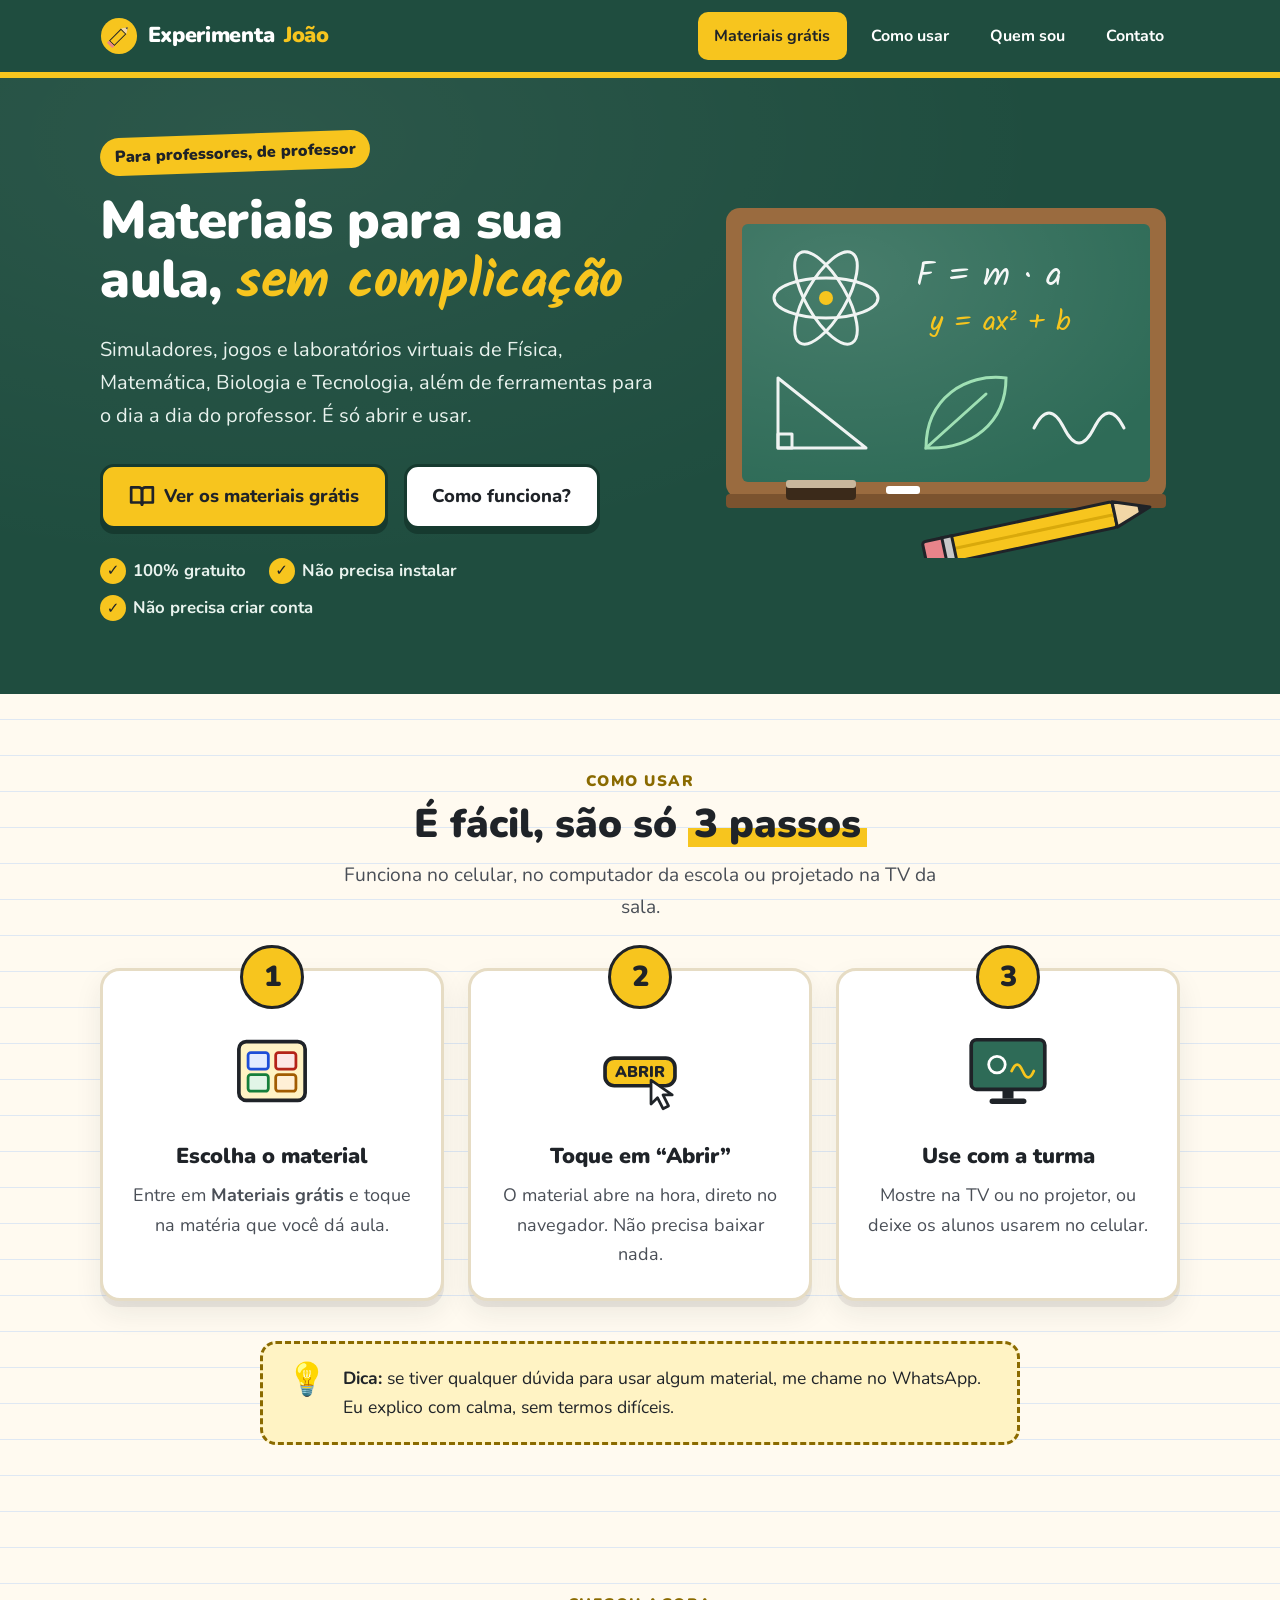
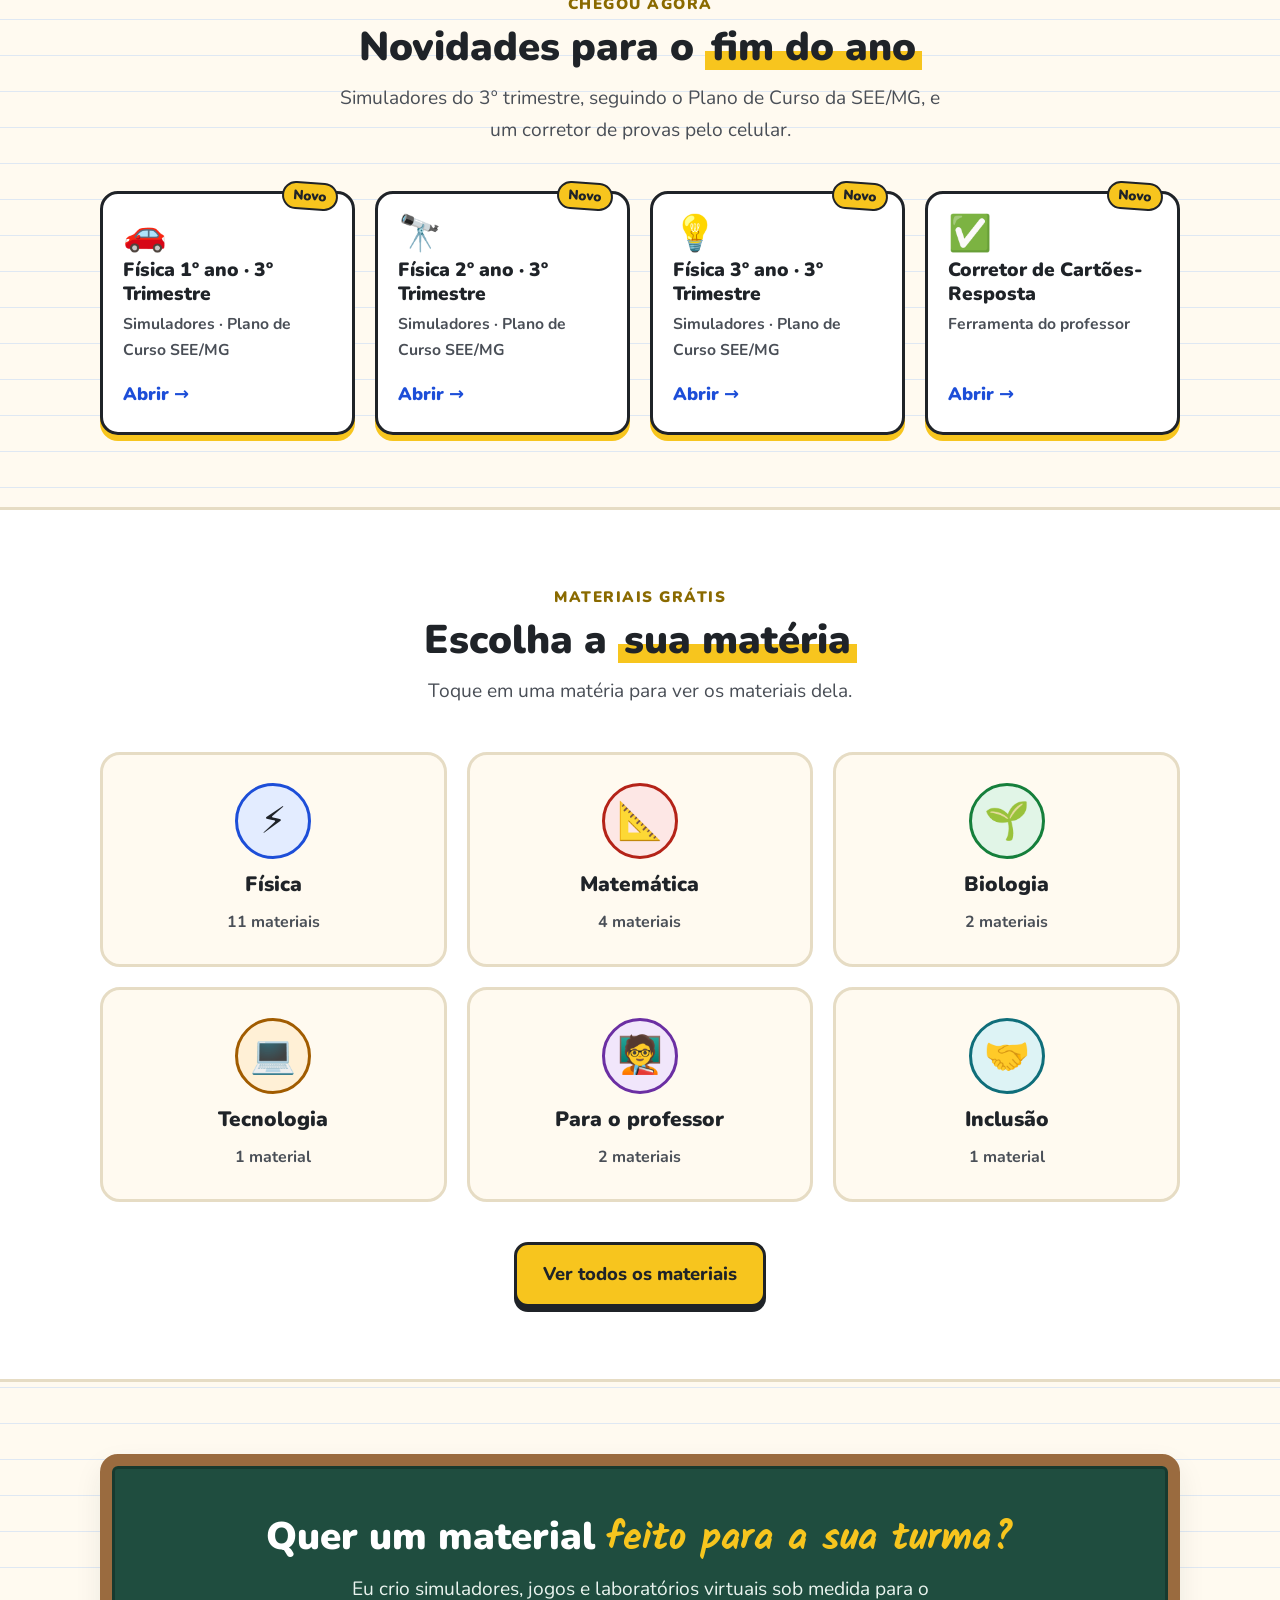
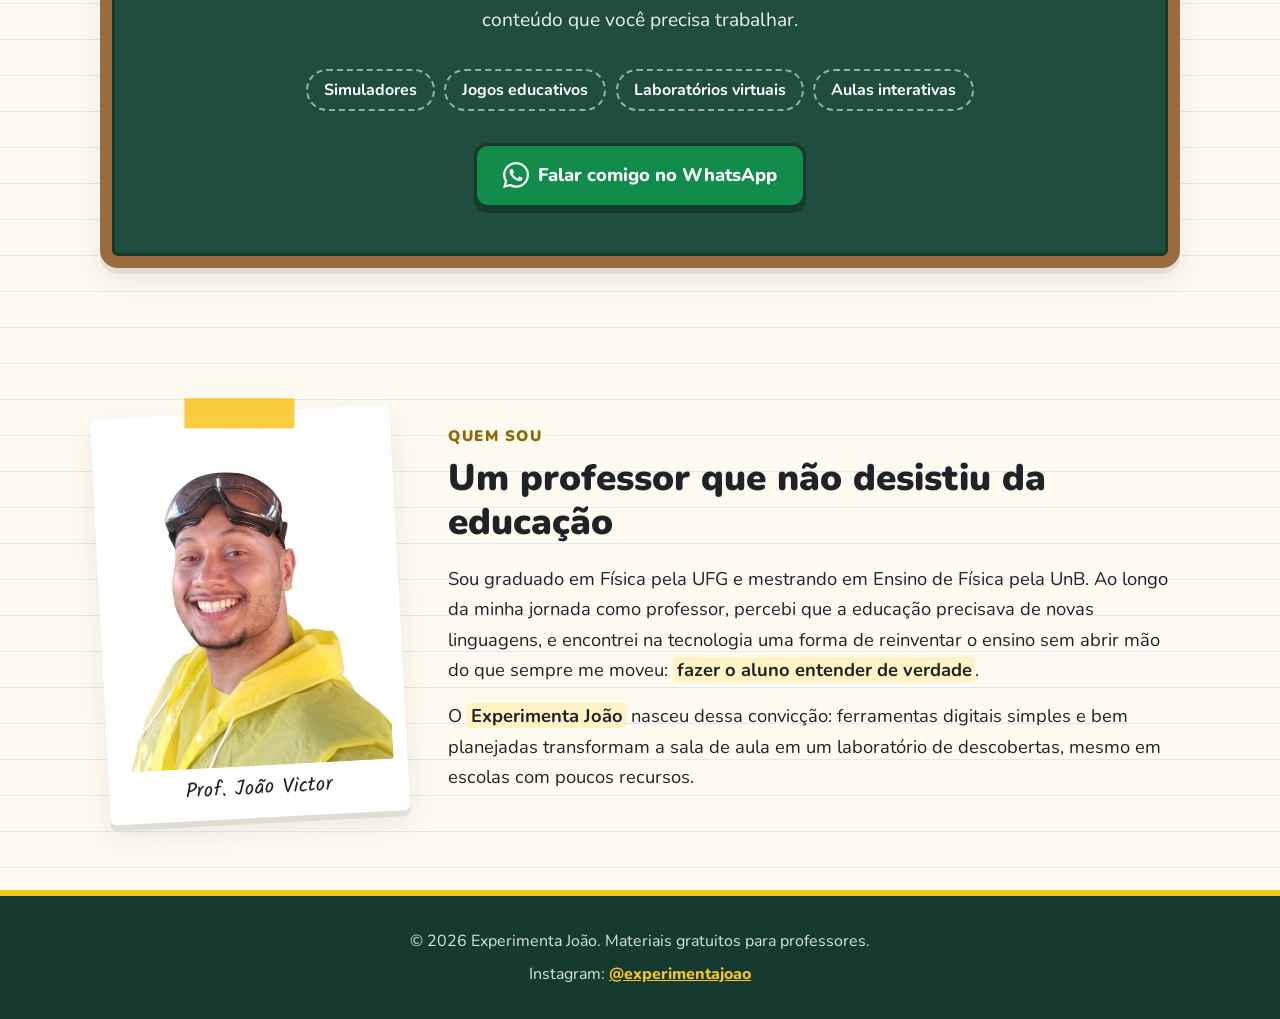
==== commit a6811efc: "Cria a área Inclusão e move o Rede Treino para ela Co-Authored-By: Claude Opus 5.5 <noreply@anthropi" ====
--- a/index.html
+++ b/index.html
@@ -212,7 +212,7 @@
     /* ===== MATÉRIAS ===== */
     .bloco-materias { background: var(--branco); border-top: 3px solid var(--borda); border-bottom: 3px solid var(--borda); }
     .materias {
-      display: grid; grid-template-columns: repeat(5, 1fr); gap: 1.25rem; list-style: none;
+      display: grid; grid-template-columns: repeat(3, 1fr); gap: 1.25rem; list-style: none;
     }
     .materia {
       display: flex; flex-direction: column; align-items: center; text-align: center; gap: 0.5rem;
@@ -234,6 +234,7 @@
     .m-biologia { --cor: #157f3b; --fundo: #e1f5e7; }
     .m-tecnologia { --cor: #a15c00; --fundo: #fff0d6; }
     .m-professor { --cor: #6b2fa3; --fundo: #f1e6fb; }
+    .m-inclusao { --cor: #0f6e7a; --fundo: #ddf3f5; }
 
     /* ===== NOVIDADES ===== */
     .bloco-novidades { padding-top: 0; }
@@ -312,7 +313,6 @@
       .abertura-grid { grid-template-columns: 1fr; }
       .desenho-quadro { max-width: 380px; }
       .materias { grid-template-columns: repeat(2, 1fr); }
-      .materias li:last-child { grid-column: 1 / -1; }
     }
     @media (max-width: 760px) {
       .passos { grid-template-columns: 1fr; gap: 3rem; }
@@ -548,6 +548,13 @@
               <small data-conta="professor">&nbsp;</small>
             </a>
           </li>
+          <li>
+            <a class="materia m-inclusao" href="catalogo.html?materia=inclusao">
+              <span class="bolinha" aria-hidden="true">🤝</span>
+              <strong>Inclusão</strong>
+              <small data-conta="inclusao">&nbsp;</small>
+            </a>
+          </li>
         </ul>
 
         <div class="centro">
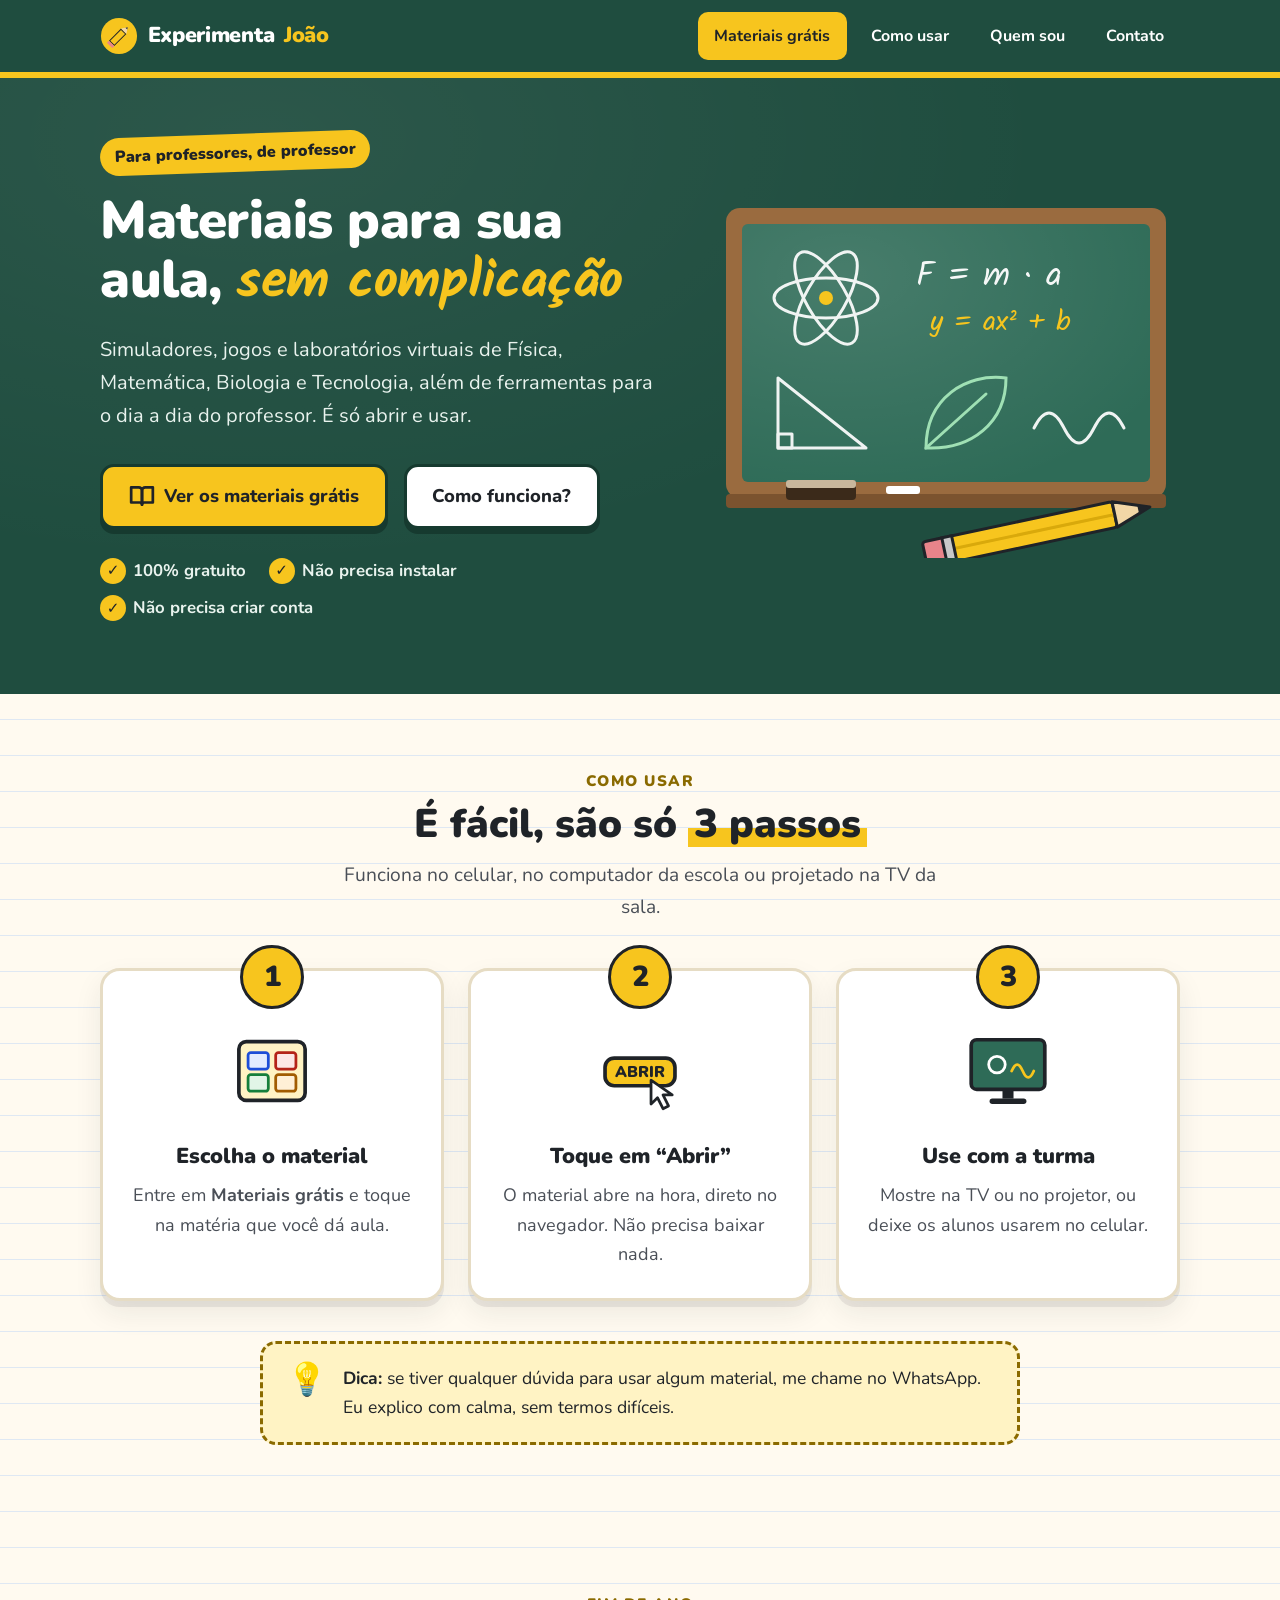
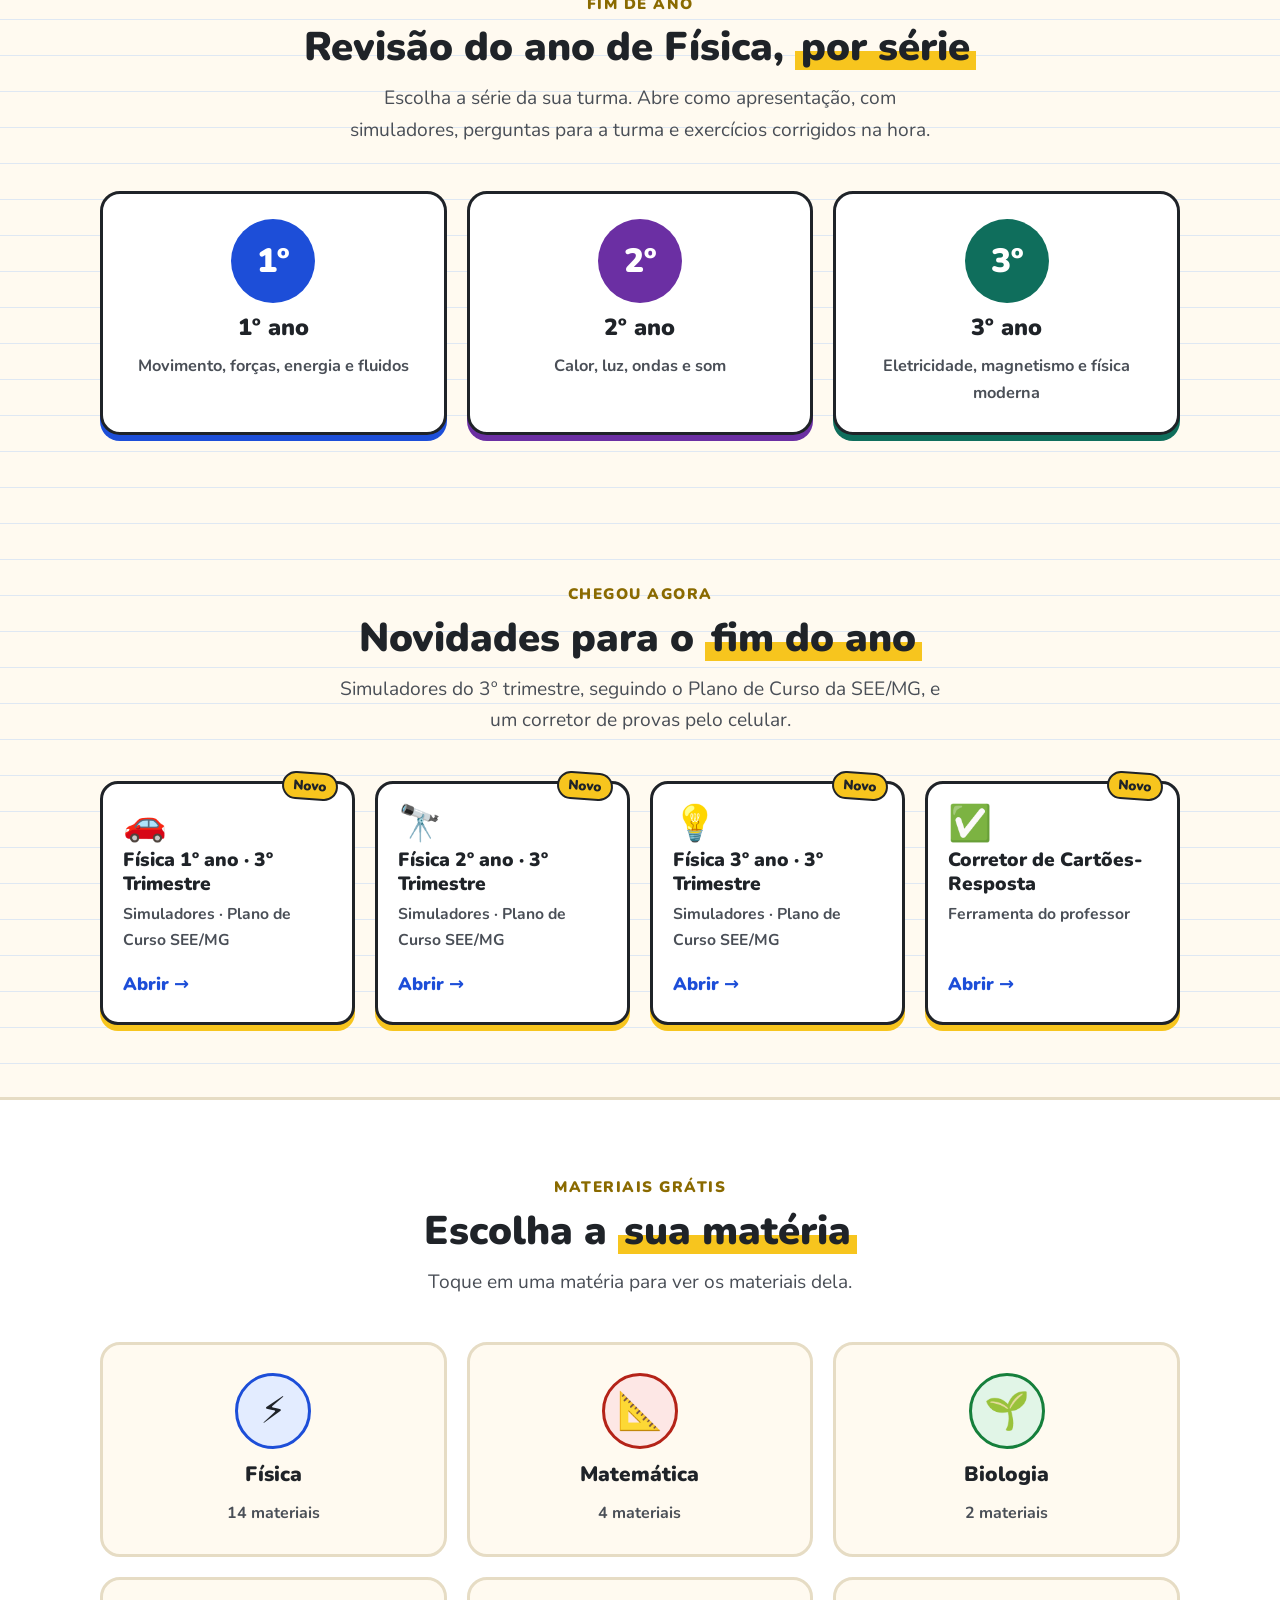
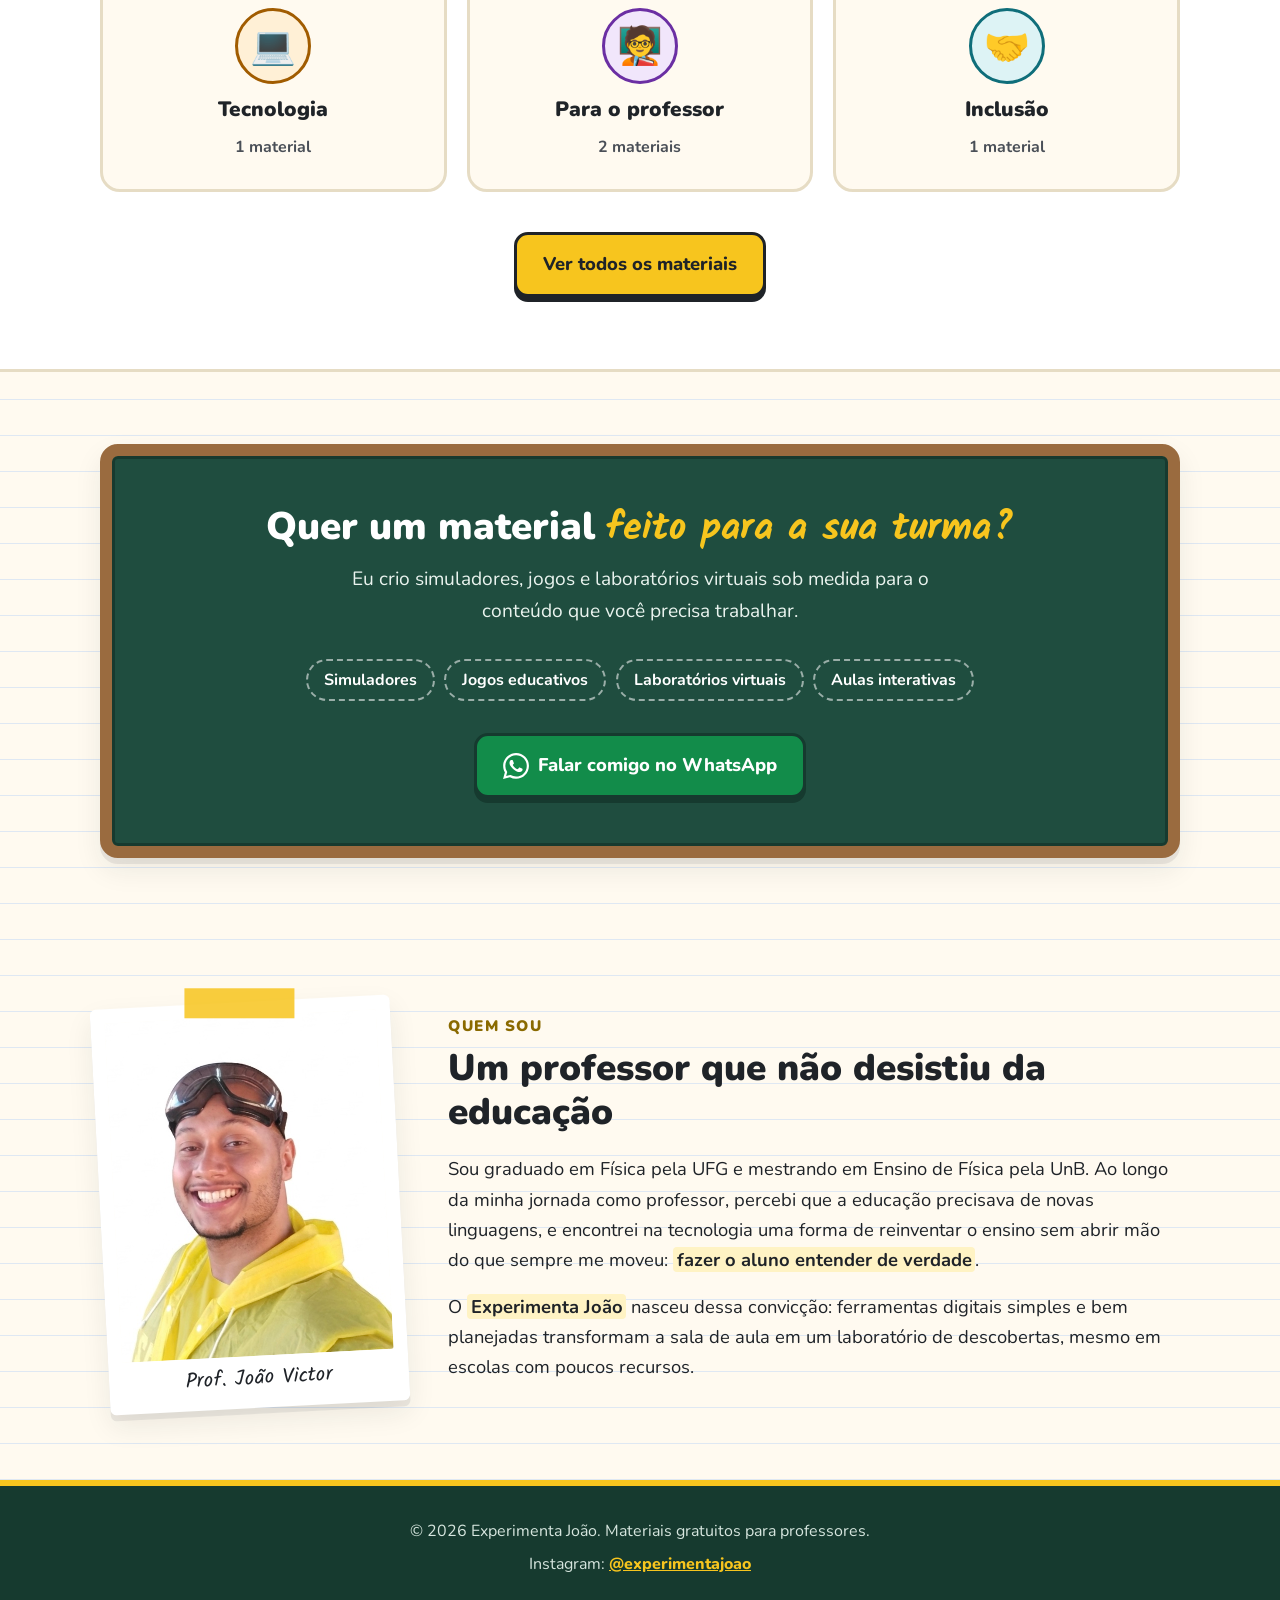
==== commit e0fd27ff: "Revisão do Ano de Física por série (1º, 2º e 3º ano) Apresentação com simuladores, perguntas para a " ====
--- a/index.html
+++ b/index.html
@@ -235,6 +235,16 @@
     .m-tecnologia { --cor: #a15c00; --fundo: #fff0d6; }
     .m-professor { --cor: #6b2fa3; --fundo: #f1e6fb; }
     .m-inclusao { --cor: #0f6e7a; --fundo: #ddf3f5; }
+
+    /* ===== REVISÃO POR SÉRIE ===== */
+    .series { display: grid; grid-template-columns: repeat(3, 1fr); gap: 1.25rem; list-style: none; }
+    .serie { display: flex; flex-direction: column; align-items: center; text-align: center; gap: .35rem; text-decoration: none; color: var(--texto); background: var(--branco); border: 3px solid var(--texto); border-radius: 20px; padding: 1.6rem 1rem; box-shadow: 0 6px 0 var(--c); transition: transform .15s ease; height: 100%; }
+    .serie:hover { transform: translateY(-4px); }
+    .serie .num { width: 84px; height: 84px; border-radius: 50%; background: var(--c); color: #fff; display: flex; align-items: center; justify-content: center; font-size: 2.1rem; font-weight: 900; }
+    .serie strong { font-size: 1.45rem; font-weight: 900; }
+    .serie small { font-size: 1.02rem; font-weight: 700; color: var(--texto-suave); }
+    .s1 { --c: #1d4ed8; } .s2 { --c: #6b2fa3; } .s3 { --c: #0f6e5c; }
+    @media (max-width: 760px) { .series { grid-template-columns: 1fr; } }
 
     /* ===== NOVIDADES ===== */
     .bloco-novidades { padding-top: 0; }
@@ -491,6 +501,22 @@
       </div>
     </section>
 
+    <!-- REVISÃO DO ANO -->
+    <section class="bloco bloco-revisao" id="revisao">
+      <div class="container">
+        <div class="titulo-secao">
+          <span class="etiqueta">Fim de ano</span>
+          <h2>Revisão do ano de Física, <span class="marca">por série</span></h2>
+          <p>Escolha a série da sua turma. Abre como apresentação, com simuladores, perguntas para a turma e exercícios corrigidos na hora.</p>
+        </div>
+        <ul class="series">
+          <li><a class="serie s1" href="revisao/1ano.html"><span class="num">1º</span><strong>1º ano</strong><small>Movimento, forças, energia e fluidos</small></a></li>
+          <li><a class="serie s2" href="revisao/2ano.html"><span class="num">2º</span><strong>2º ano</strong><small>Calor, luz, ondas e som</small></a></li>
+          <li><a class="serie s3" href="revisao/3ano.html"><span class="num">3º</span><strong>3º ano</strong><small>Eletricidade, magnetismo e física moderna</small></a></li>
+        </ul>
+      </div>
+    </section>
+
     <!-- NOVIDADES -->
     <section class="bloco bloco-novidades" id="novidades">
       <div class="container">
@@ -624,7 +650,7 @@
         el.textContent = n + (n === 1 ? " material" : " materiais");
       });
       var lista = document.getElementById("novidades-lista");
-      var novos = MATERIAIS.filter(function (m) { return m.novo; });
+      var novos = MATERIAIS.filter(function (m) { return m.novo && m.titulo.indexOf("Revisão do Ano") !== 0; });
       if (!novos.length) { document.getElementById("novidades").style.display = "none"; return; }
       lista.innerHTML = novos.map(function (m) {
         return '<li><a class="novidade" href="' + m.link + '" target="_blank" rel="noopener">' +
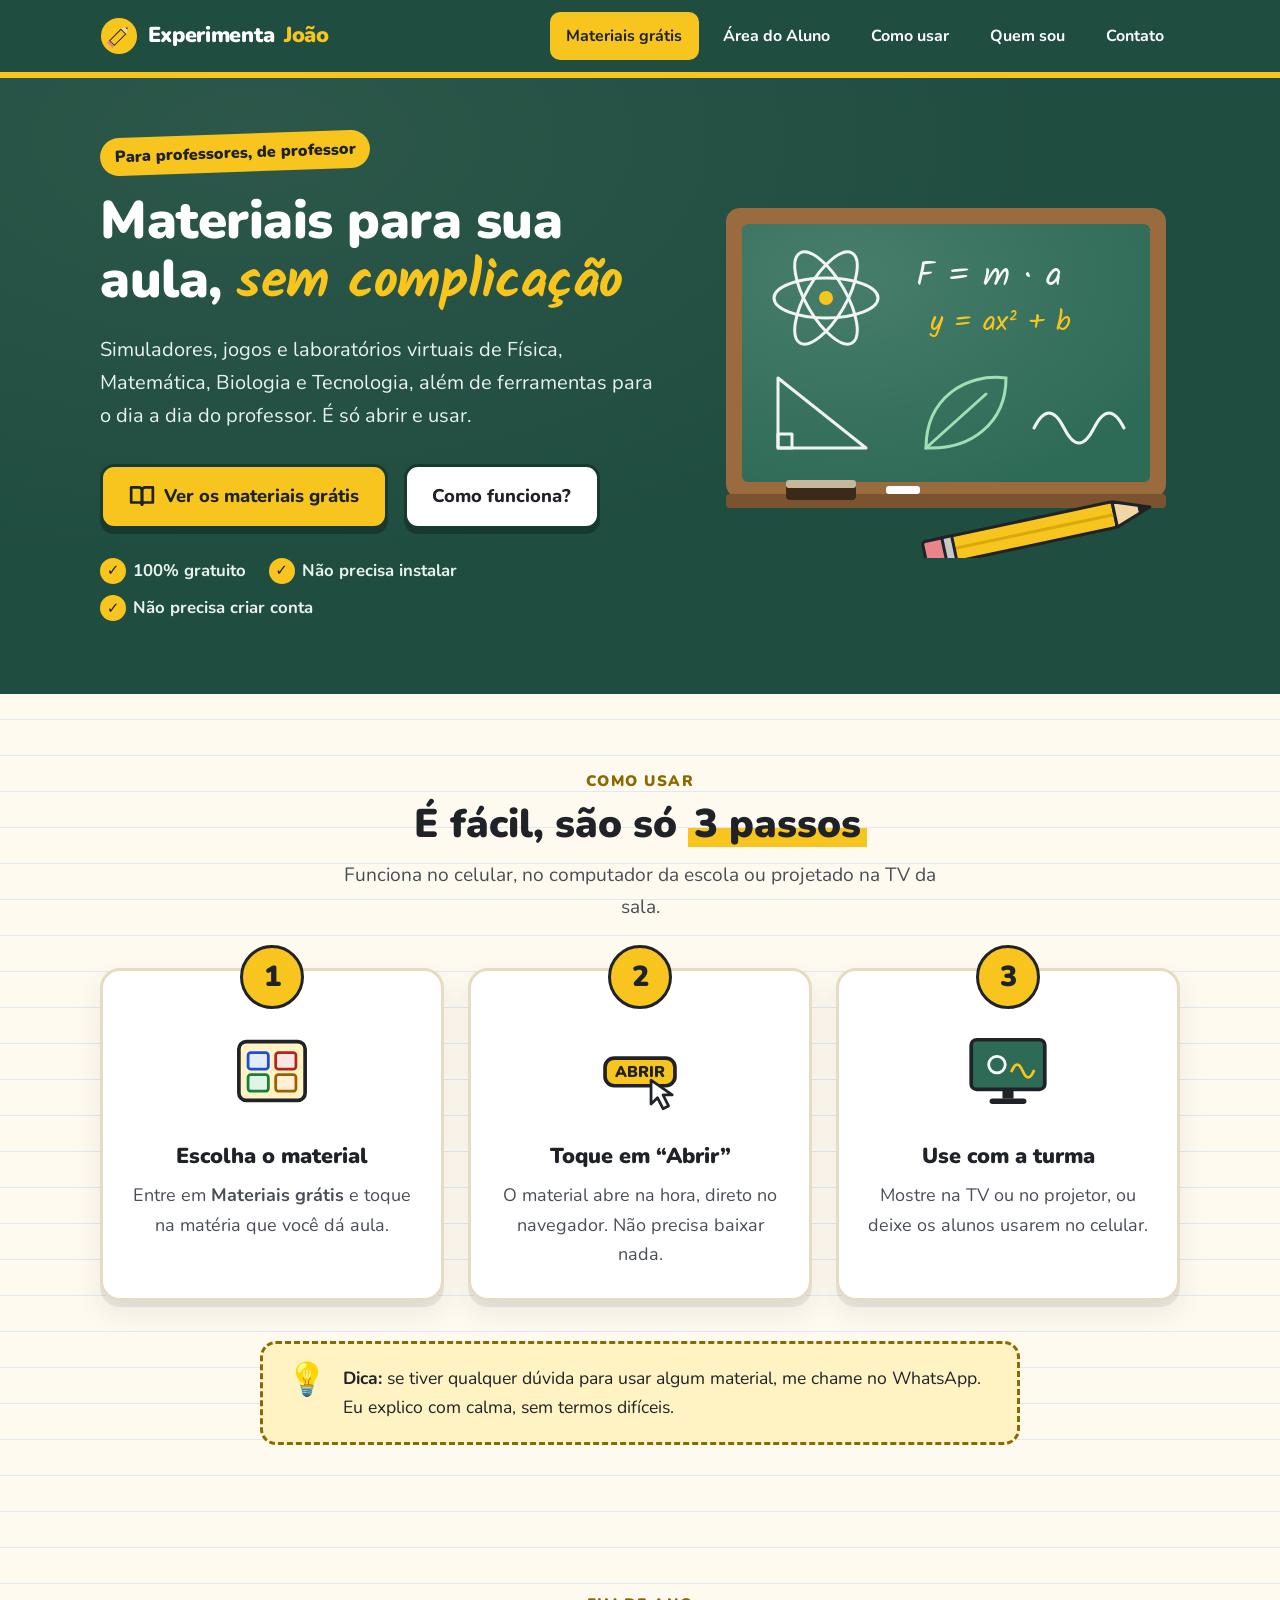
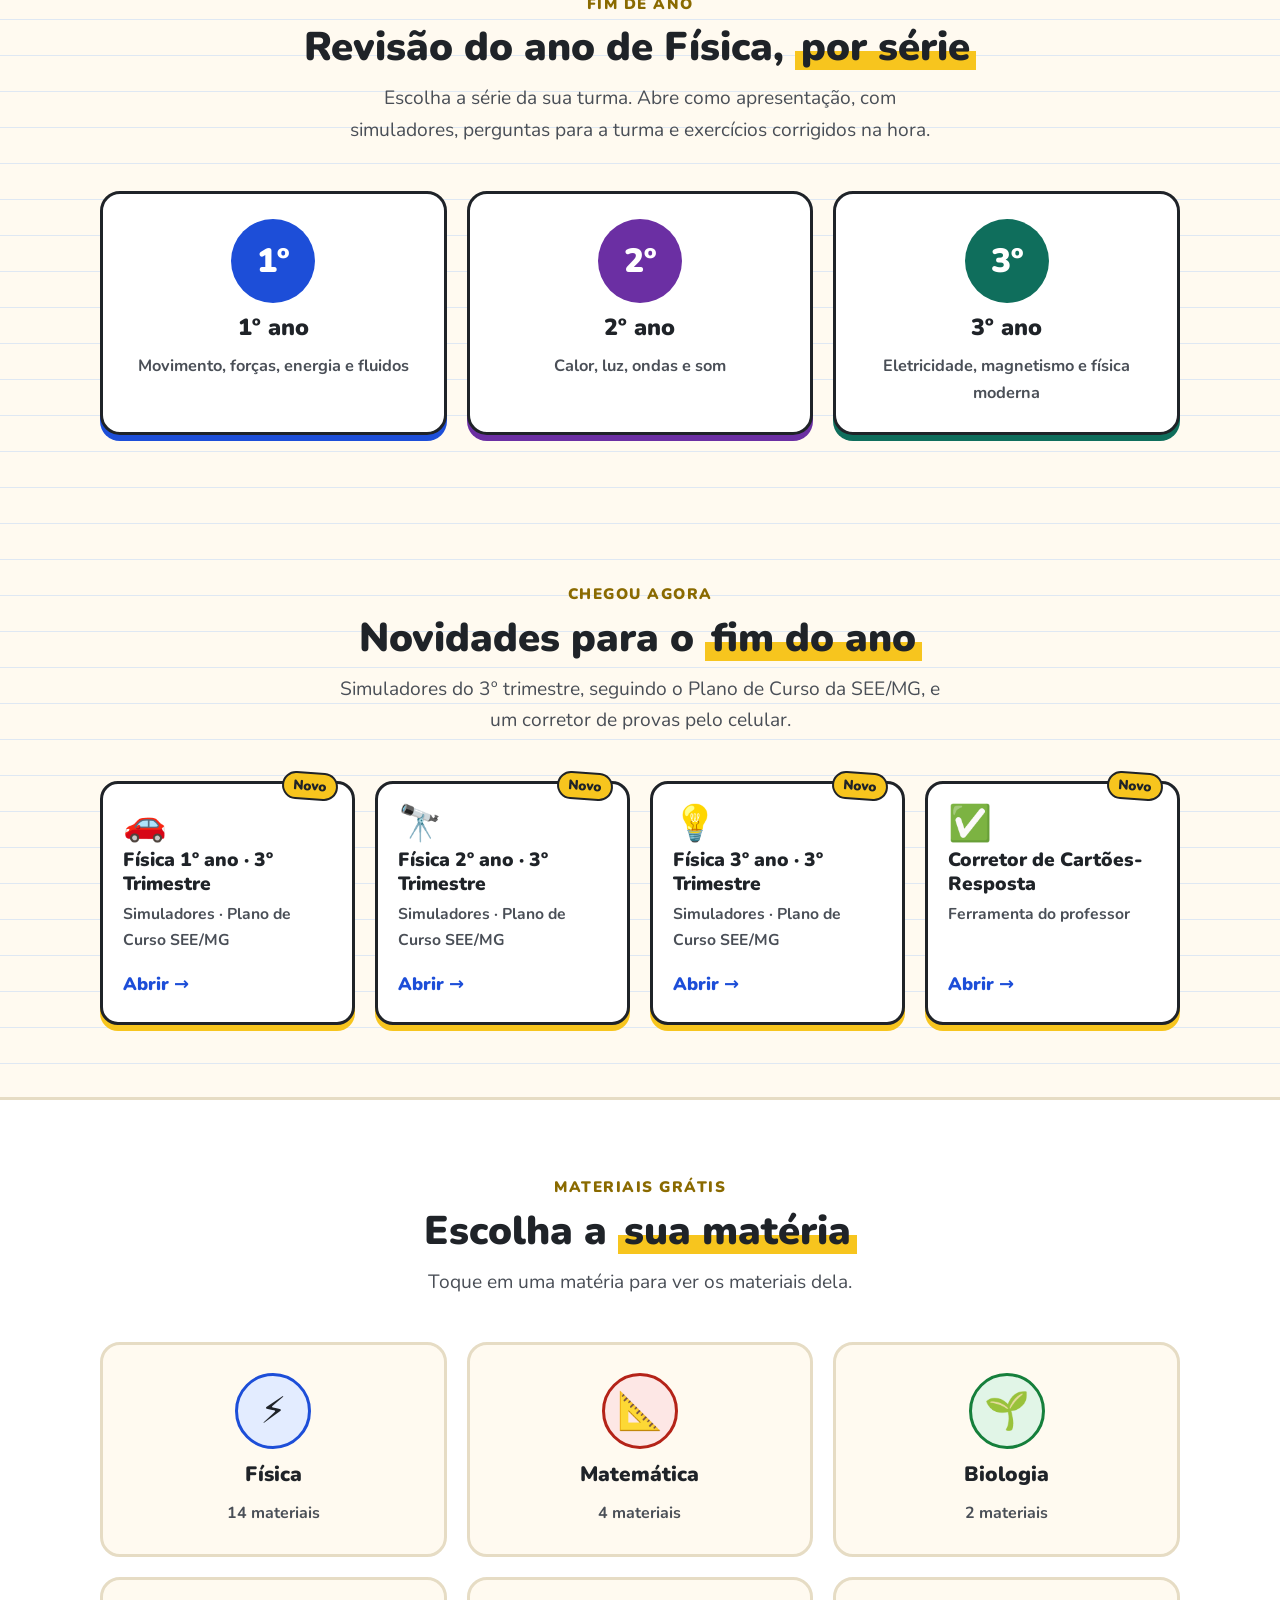
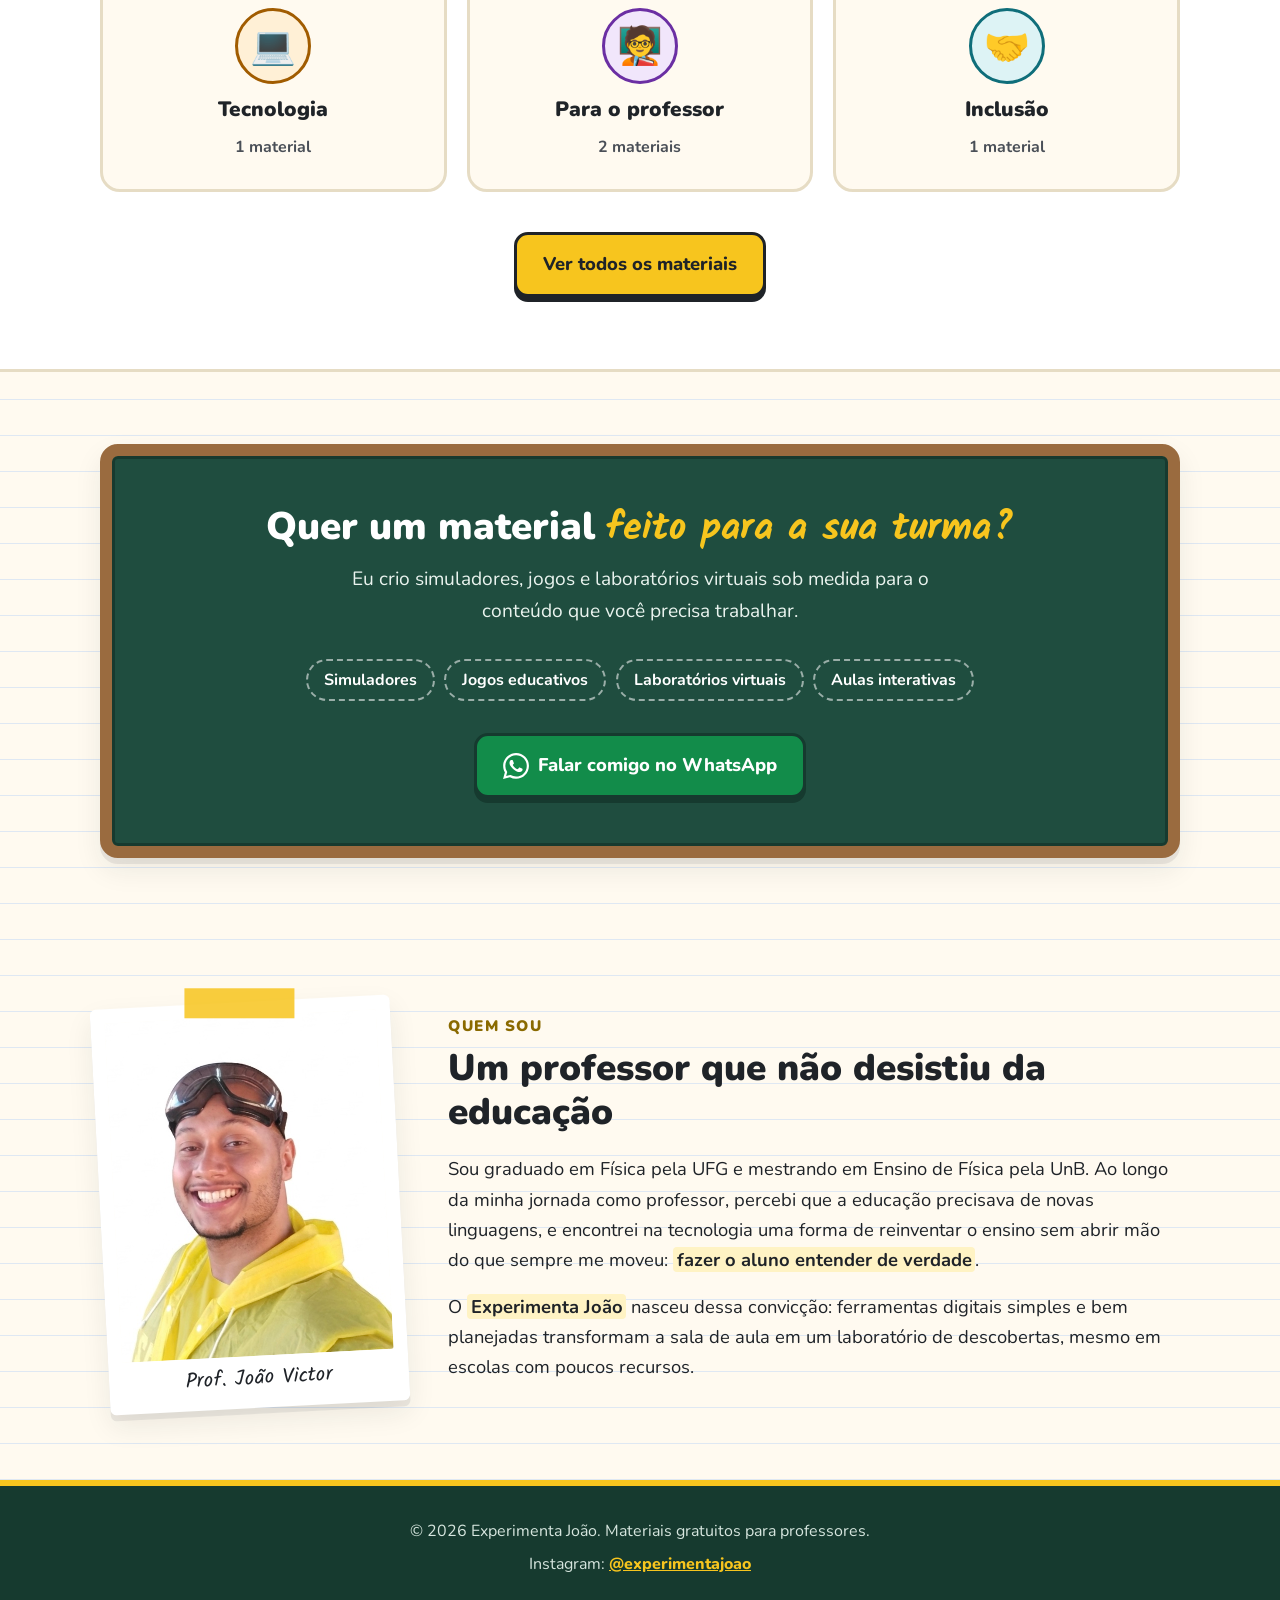
==== commit ec1cfaa0: "Área do Aluno com a Provinha da Massa Copia a plataforma Provinha da Massa para provinha-da-massa/, " ====
--- a/index.html
+++ b/index.html
@@ -362,6 +362,7 @@
       <nav aria-label="Menu principal">
         <ul class="menu">
           <li><a href="catalogo.html" class="destaque">Materiais grátis</a></li>
+          <li><a href="alunos.html">Área do Aluno</a></li>
           <li><a href="#como-usar">Como usar</a></li>
           <li><a href="#sobre">Quem sou</a></li>
           <li><a href="#contato">Contato</a></li>
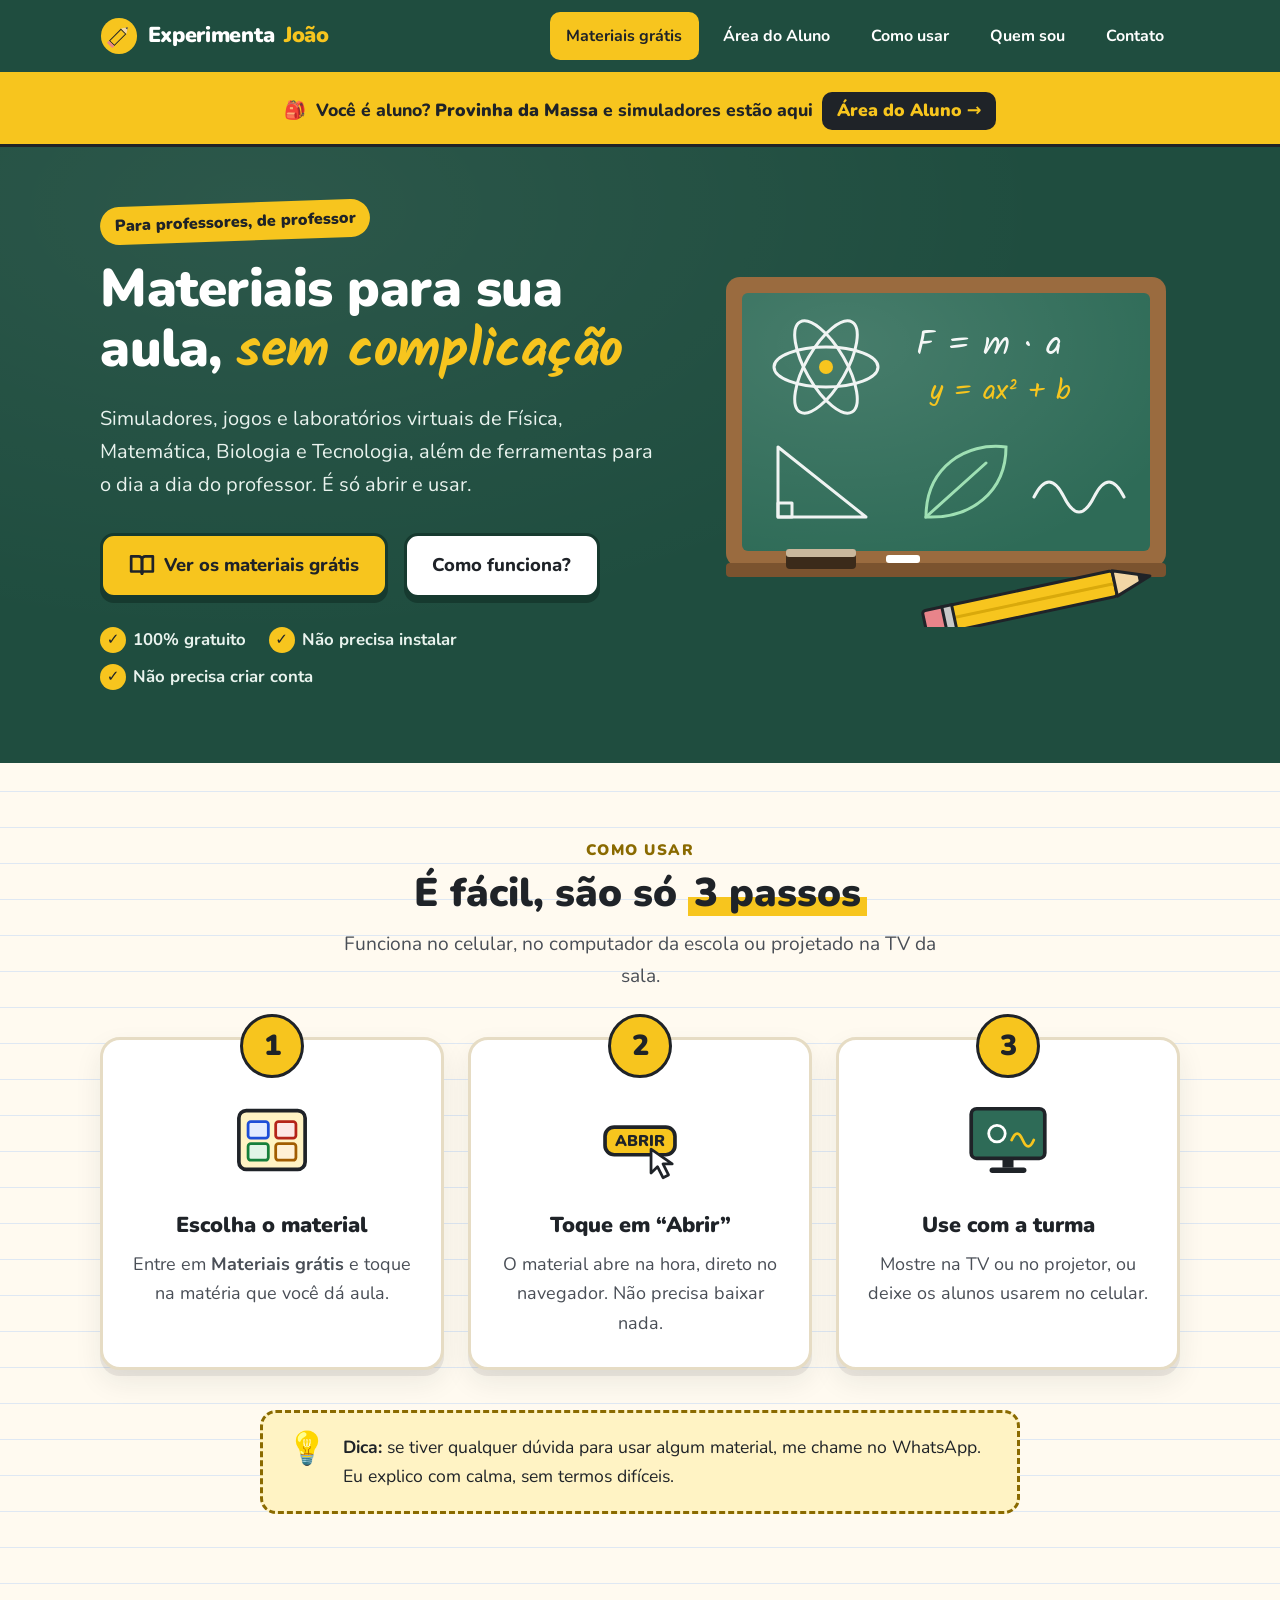
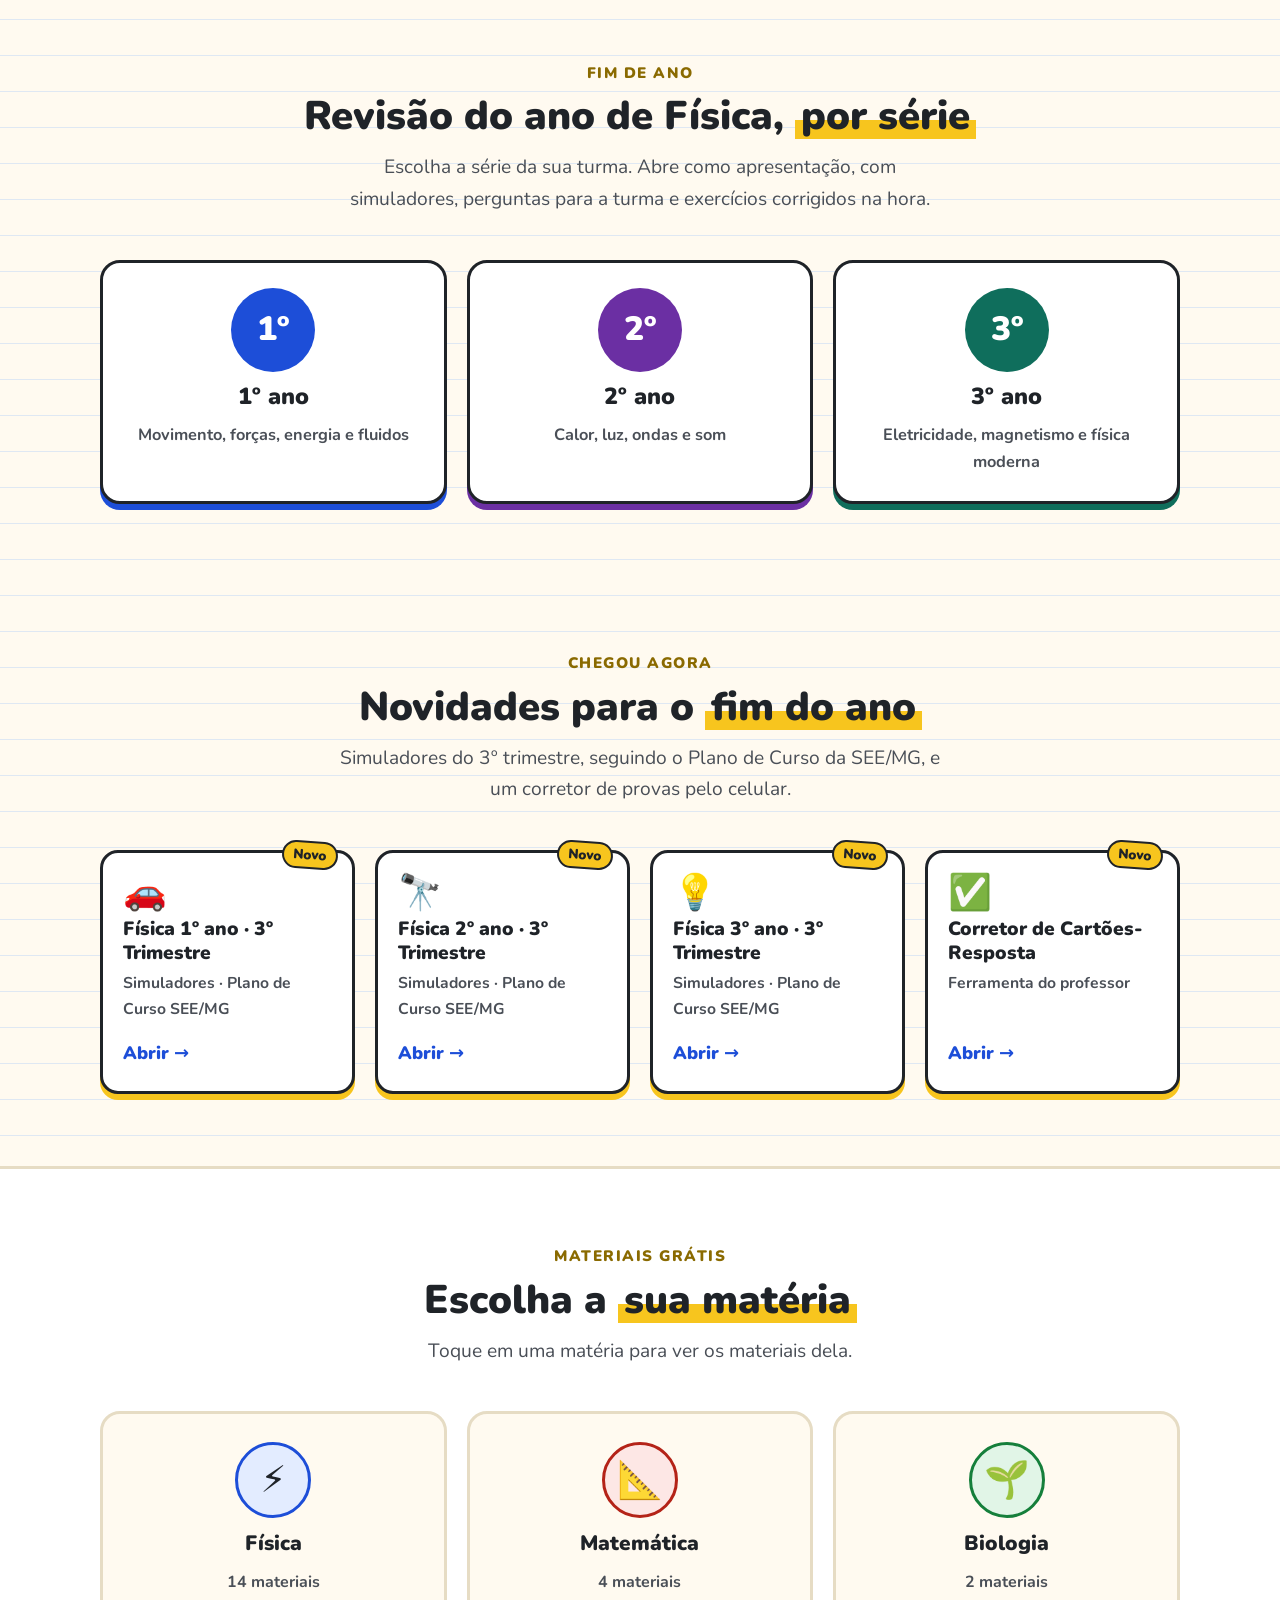
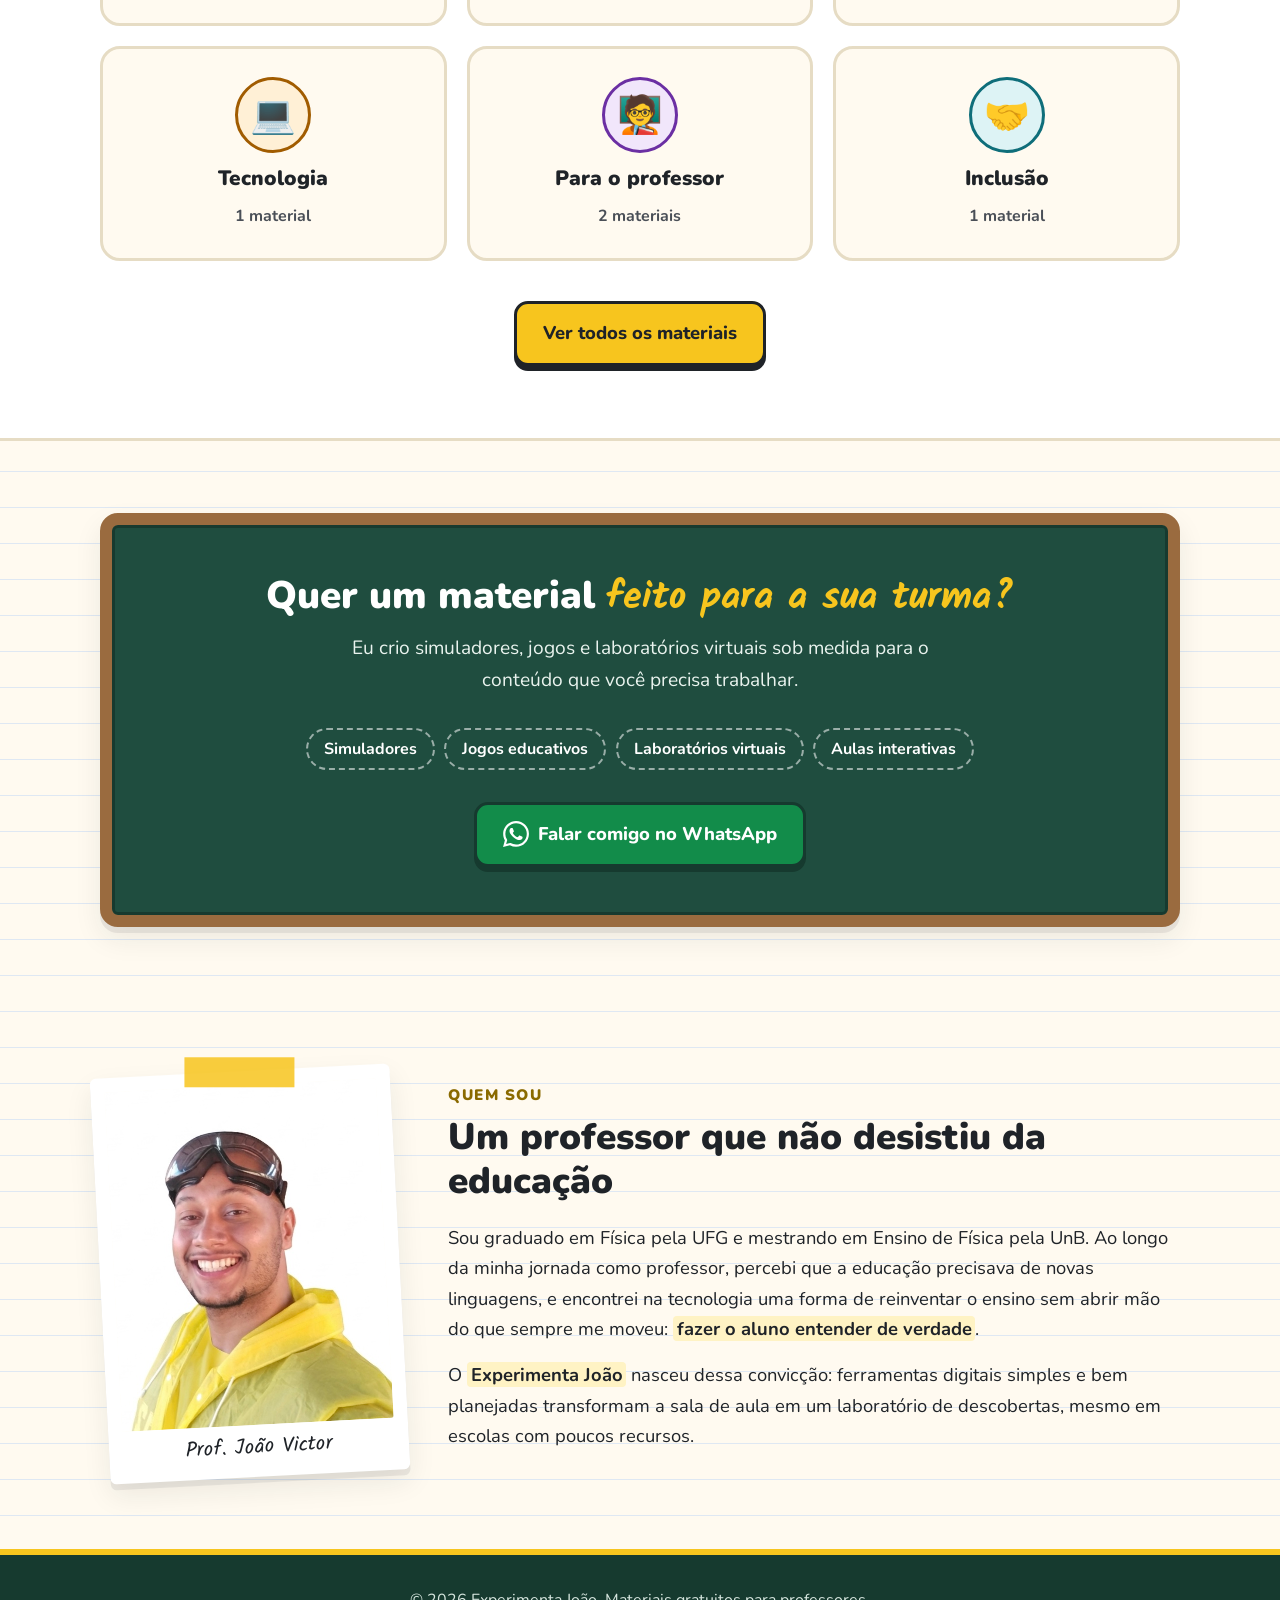
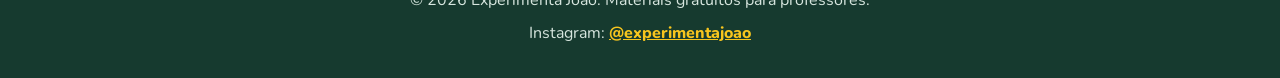
==== commit 0c26a1d3: "Faixa do aluno no topo da home, robots.txt e sitemap Co-Authored-By: Claude Opus 5.5 <noreply@anthro" ====
--- a/index.html
+++ b/index.html
@@ -4,7 +4,7 @@
   <meta charset="UTF-8">
   <meta name="viewport" content="width=device-width, initial-scale=1.0">
   <title>Experimenta João | Materiais gratuitos para professores</title>
-  <meta name="description" content="Simuladores, jogos e laboratórios virtuais gratuitos para usar em sala de aula. Não precisa instalar nada: é só abrir no celular, no computador ou projetar na TV.">
+  <meta name="description" content="Experimenta João, do Prof. João Victor: Área do Aluno com a Provinha da Massa e simuladores, jogos e laboratórios virtuais gratuitos para usar em sala de aula. Não precisa instalar nada: é só abrir no celular, no computador ou projetar na TV.">
   <meta name="theme-color" content="#1f4d3f">
   <link rel="preconnect" href="https://fonts.googleapis.com">
   <link rel="preconnect" href="https://fonts.gstatic.com" crossorigin>
@@ -116,6 +116,14 @@
     .btn-branco { background: var(--branco); color: var(--texto); }
     .btn-whats { background: var(--whats); color: var(--branco); }
     .btn-whats:hover { background: var(--whats-escuro); }
+
+    /* ===== FAIXA DO ALUNO ===== */
+    .faixa-aluno { background: var(--amarelo); border-bottom: 3px solid var(--texto); }
+    .faixa-aluno a { display: flex; align-items: center; justify-content: center; gap: .6rem; flex-wrap: wrap;
+      padding: .85rem 1.25rem; color: var(--texto); text-decoration: none; font-weight: 800; font-size: 1.1rem; text-align: center; }
+    .faixa-aluno strong { font-weight: 900; }
+    .faixa-aluno .ir { background: var(--texto); color: var(--amarelo); border-radius: 10px; padding: .3rem .9rem; font-weight: 900; }
+    .faixa-aluno a:hover .ir { background: var(--quadro); }
 
     /* ===== ABERTURA (QUADRO) ===== */
     .abertura {
@@ -372,6 +380,11 @@
   </header>
 
   <main id="conteudo">
+
+    <!-- FAIXA DO ALUNO -->
+    <div class="faixa-aluno">
+      <a href="alunos.html">🎒 <span>Você é aluno? <strong>Provinha da Massa</strong> e simuladores estão aqui</span> <span class="ir">Área do Aluno →</span></a>
+    </div>
 
     <!-- ABERTURA -->
     <section class="abertura">
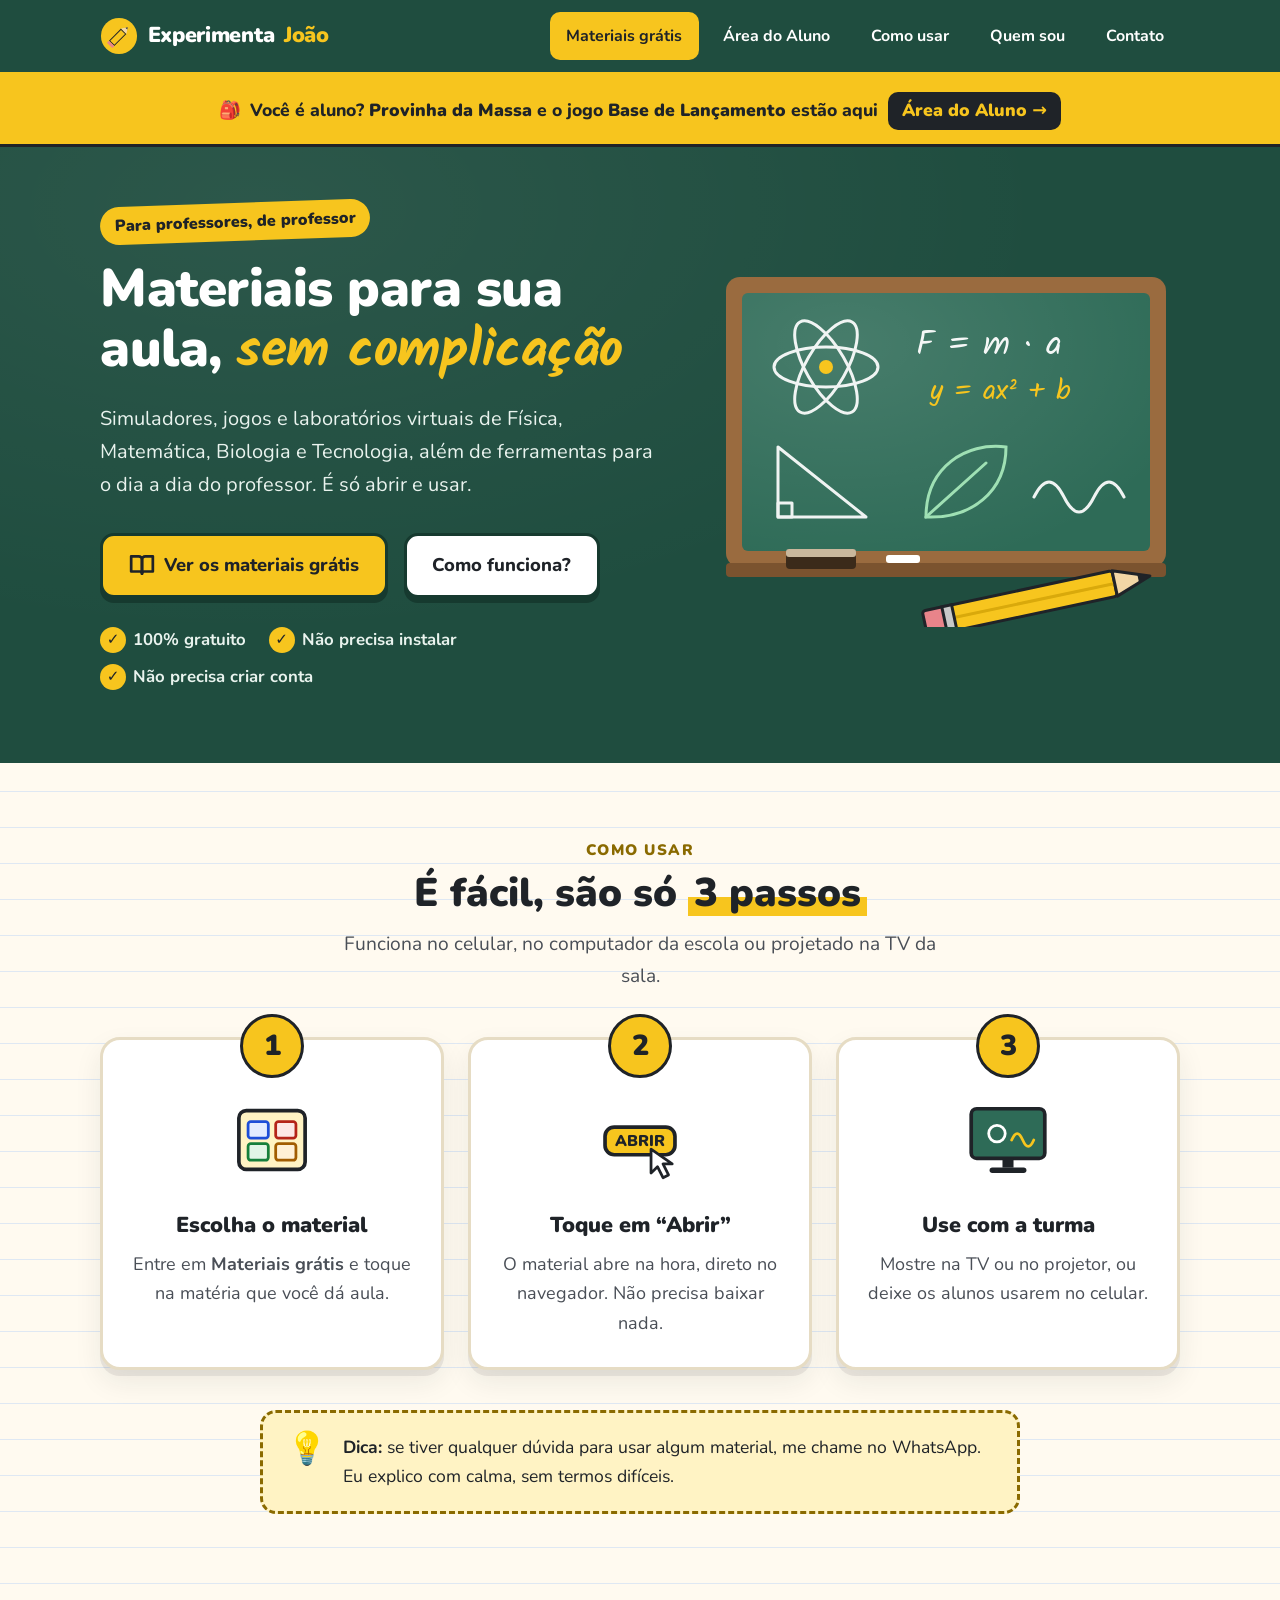
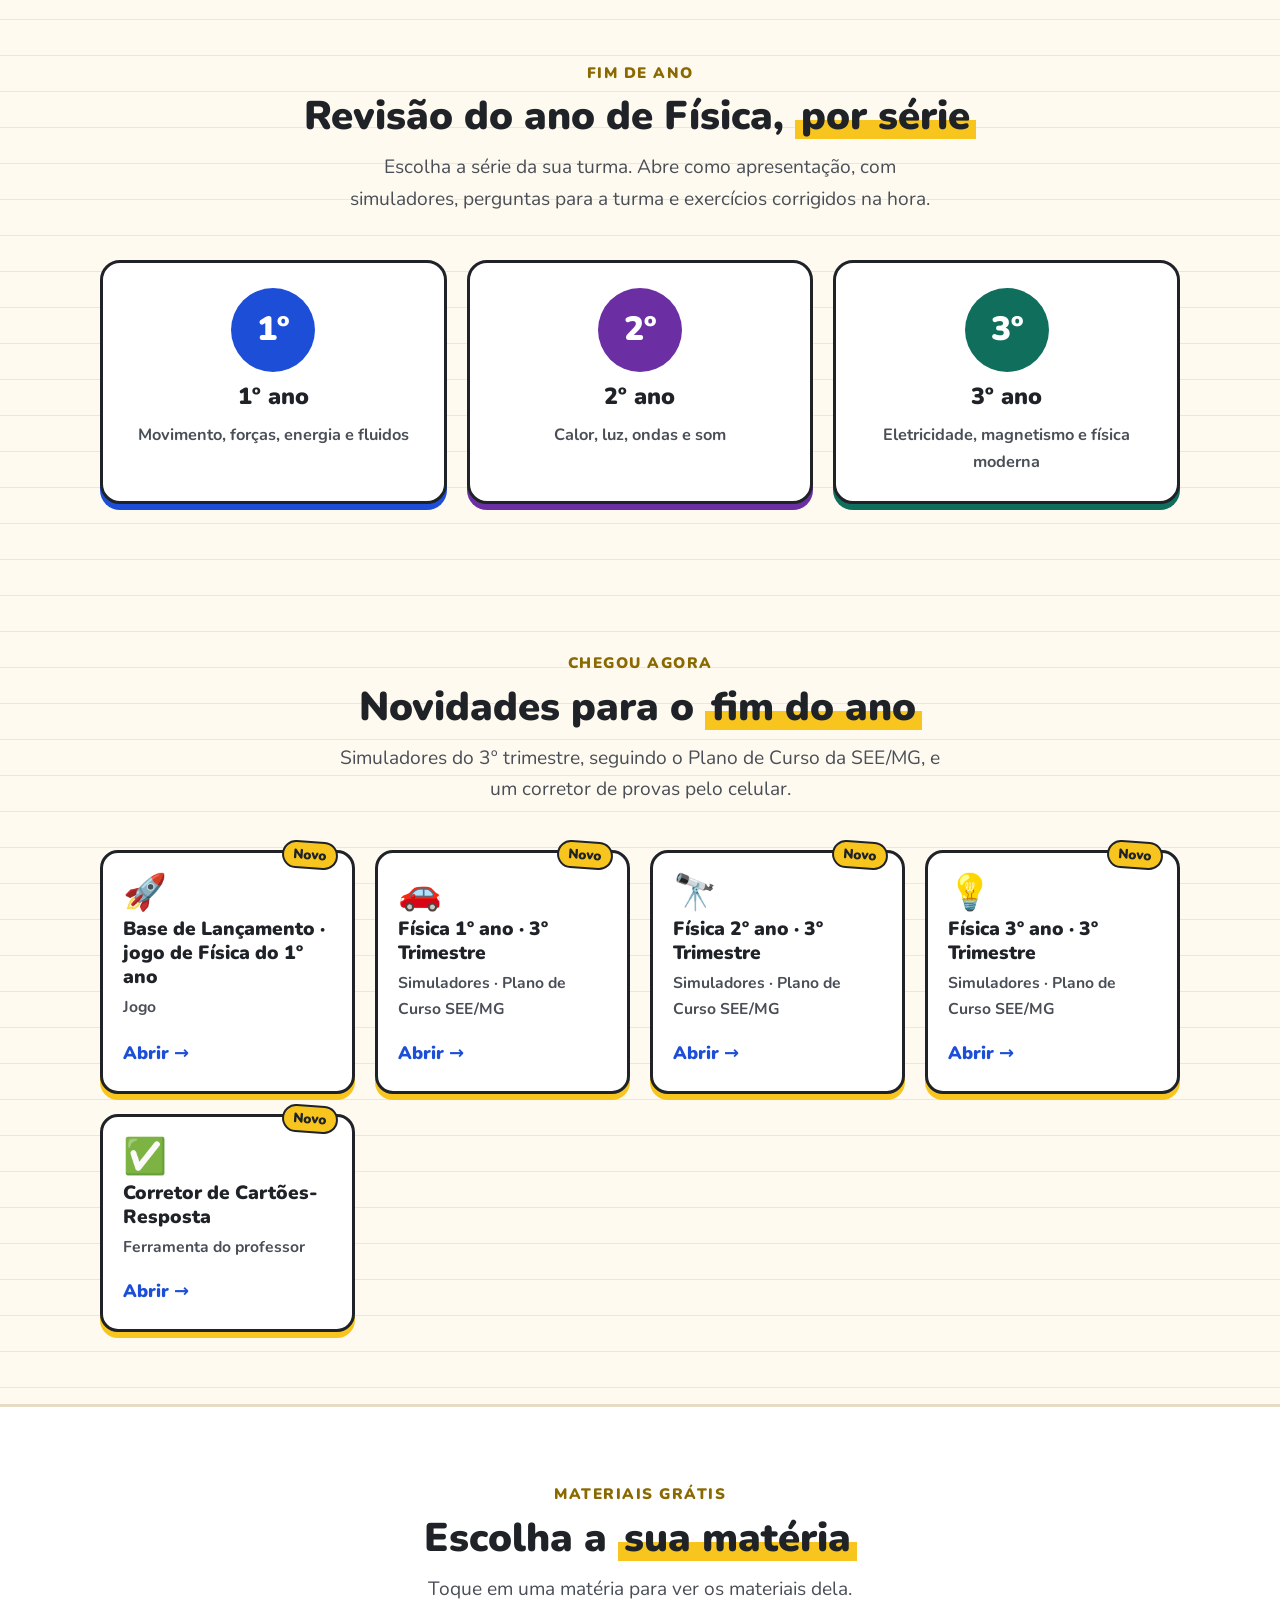
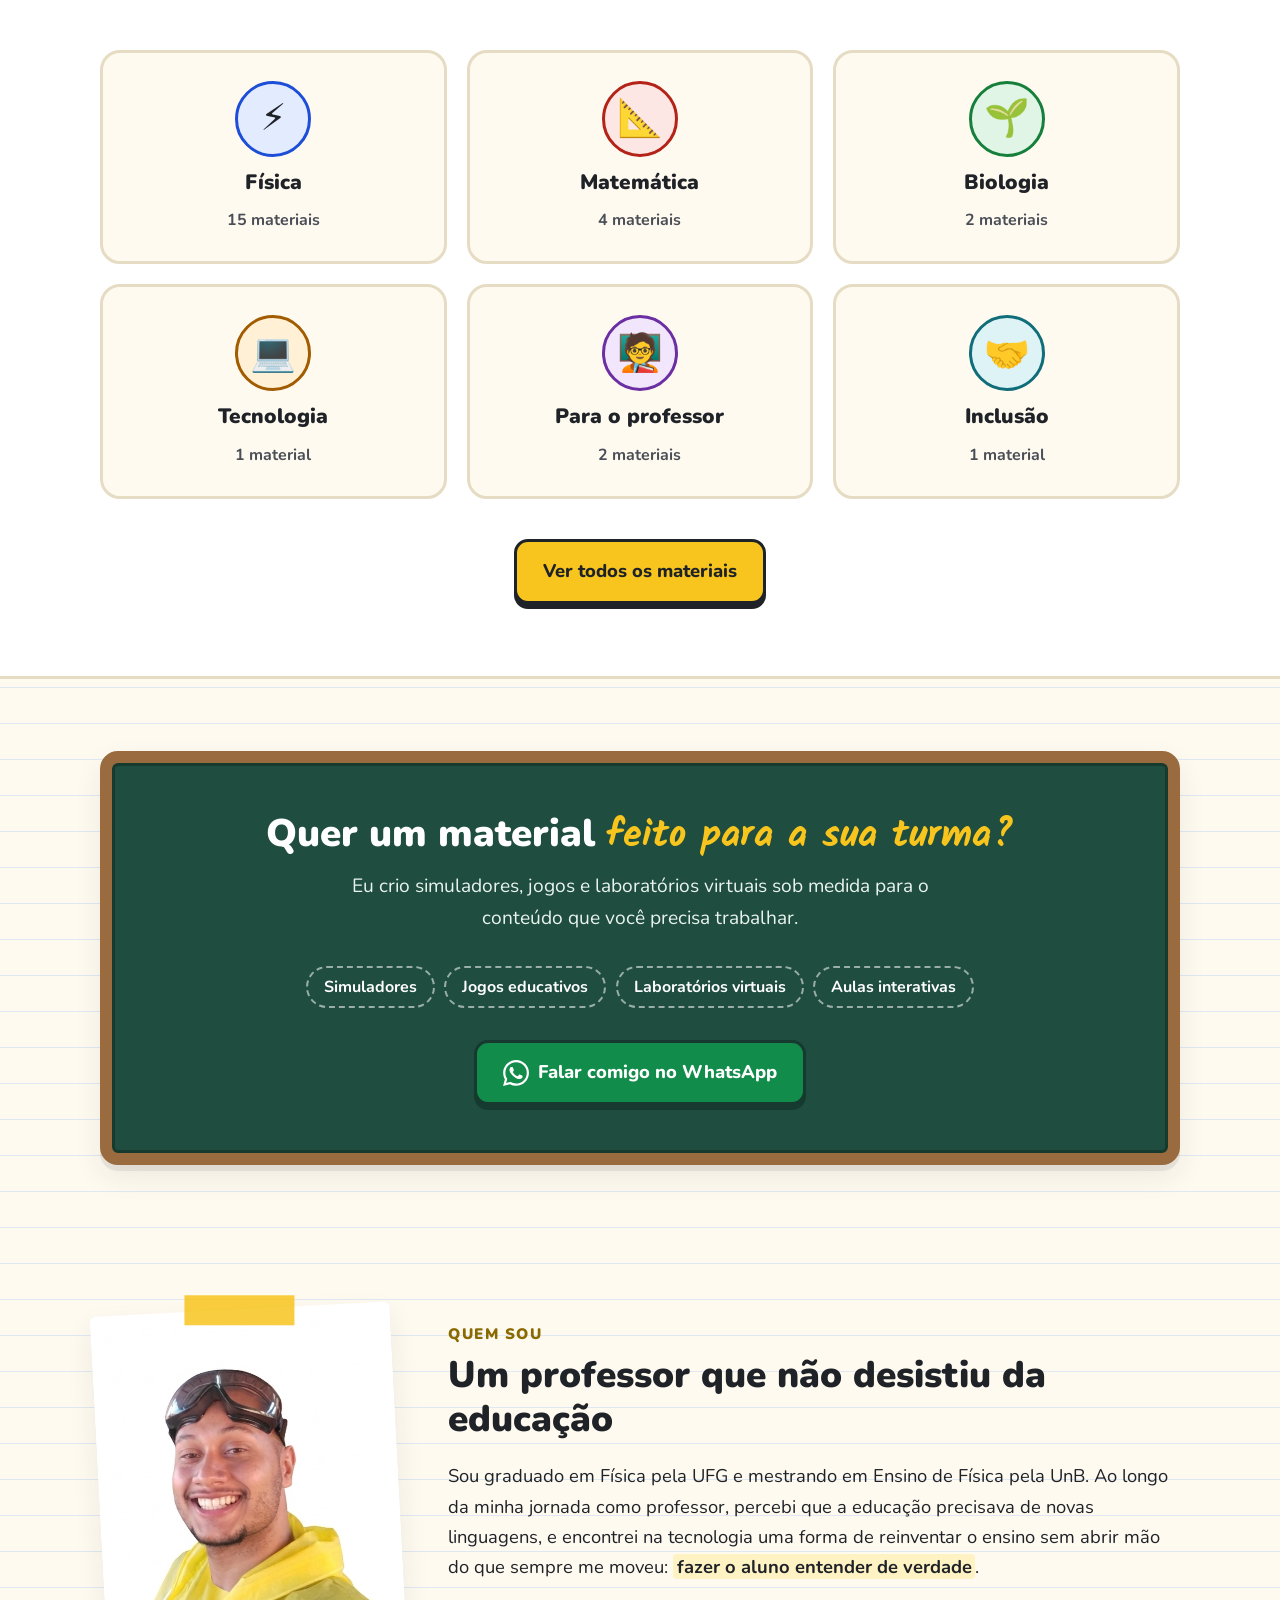
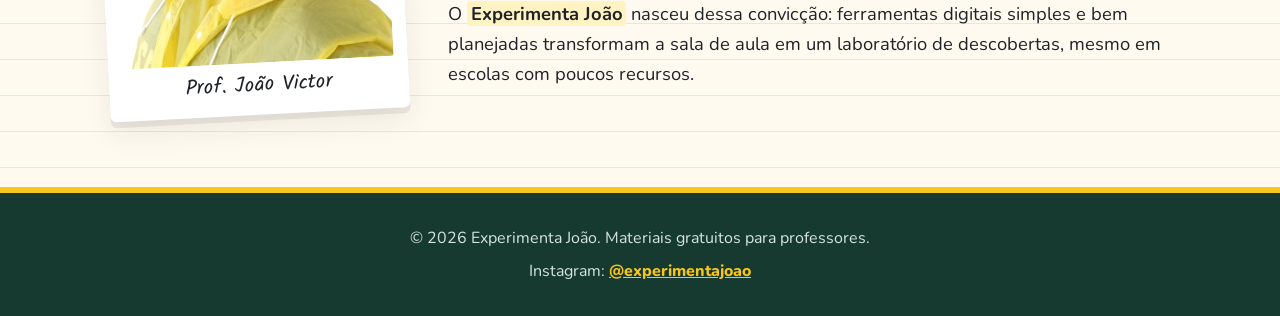
==== commit d08d1a60: "Jogo Base de Lançamento na Área do Aluno Jogo de Física do 1º ano com 17 missões em 5 setores (Hanga" ====
--- a/index.html
+++ b/index.html
@@ -383,7 +383,7 @@
 
     <!-- FAIXA DO ALUNO -->
     <div class="faixa-aluno">
-      <a href="alunos.html">🎒 <span>Você é aluno? <strong>Provinha da Massa</strong> e simuladores estão aqui</span> <span class="ir">Área do Aluno →</span></a>
+      <a href="alunos.html">🎒 <span>Você é aluno? <strong>Provinha da Massa</strong> e o jogo <strong>Base de Lançamento</strong> estão aqui</span> <span class="ir">Área do Aluno →</span></a>
     </div>
 
     <!-- ABERTURA -->
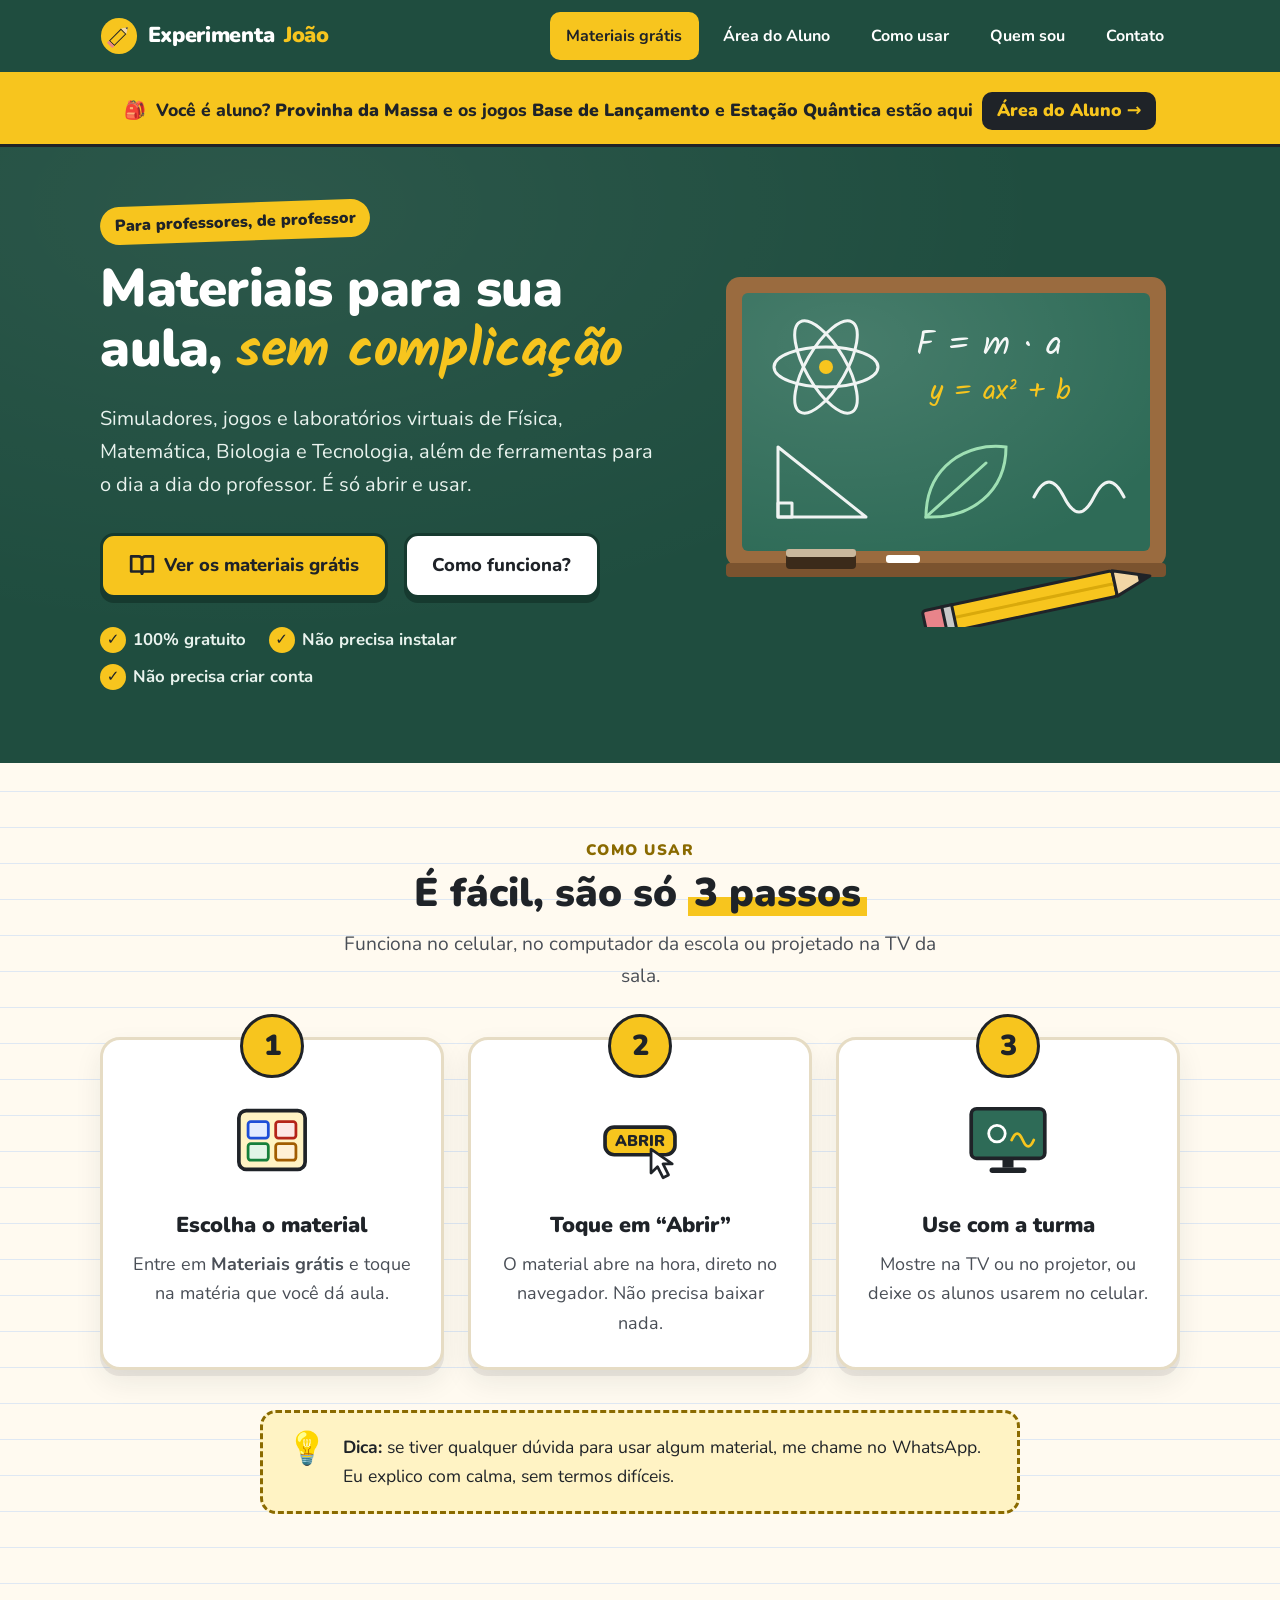
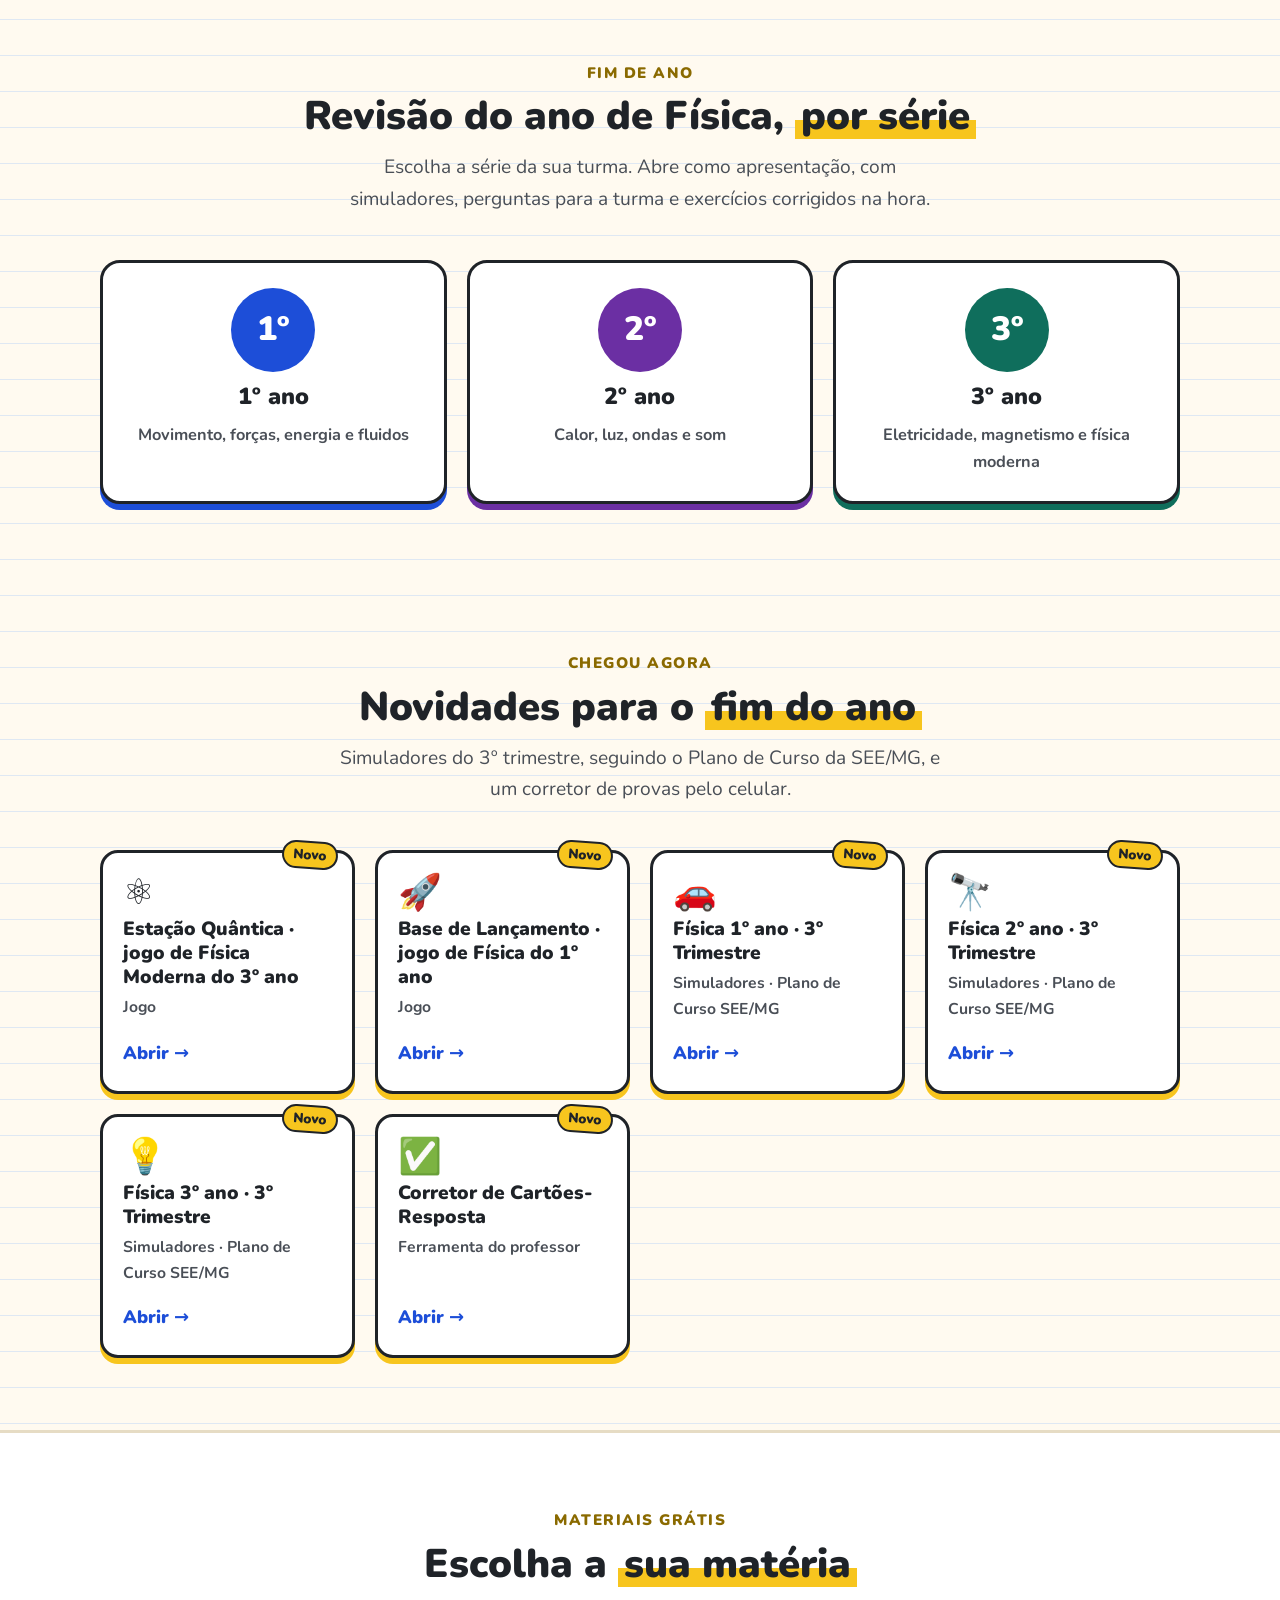
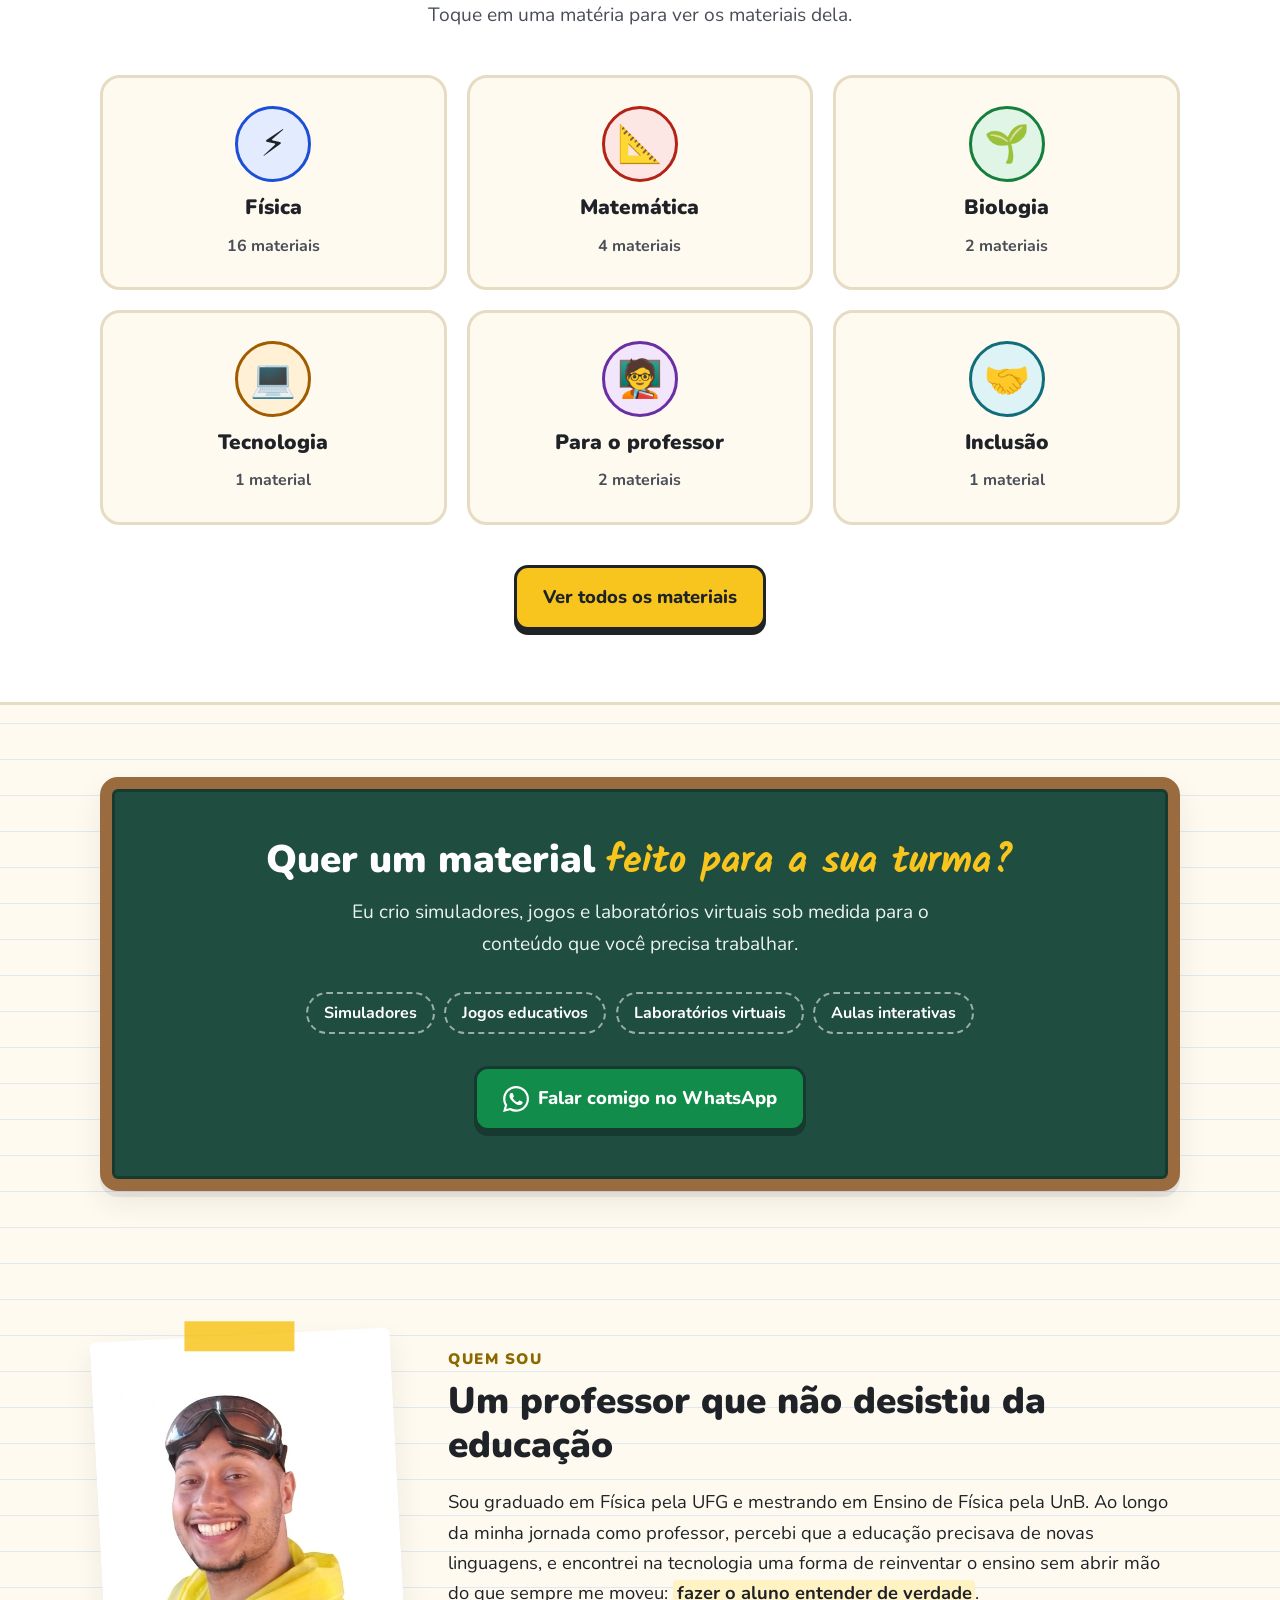
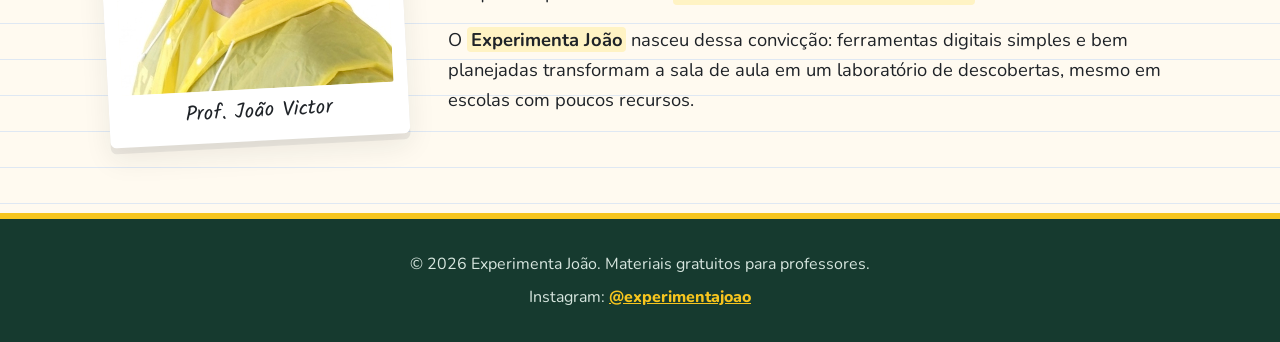
==== commit ec14002e: "Estação Quântica: jogo de Física Moderna do 3º ano na Área do Aluno Co-Authored-By: Claude Opus 5.5 " ====
--- a/index.html
+++ b/index.html
@@ -383,7 +383,7 @@
 
     <!-- FAIXA DO ALUNO -->
     <div class="faixa-aluno">
-      <a href="alunos.html">🎒 <span>Você é aluno? <strong>Provinha da Massa</strong> e o jogo <strong>Base de Lançamento</strong> estão aqui</span> <span class="ir">Área do Aluno →</span></a>
+      <a href="alunos.html">🎒 <span>Você é aluno? <strong>Provinha da Massa</strong> e os jogos <strong>Base de Lançamento</strong> e <strong>Estação Quântica</strong> estão aqui</span> <span class="ir">Área do Aluno →</span></a>
     </div>
 
     <!-- ABERTURA -->
